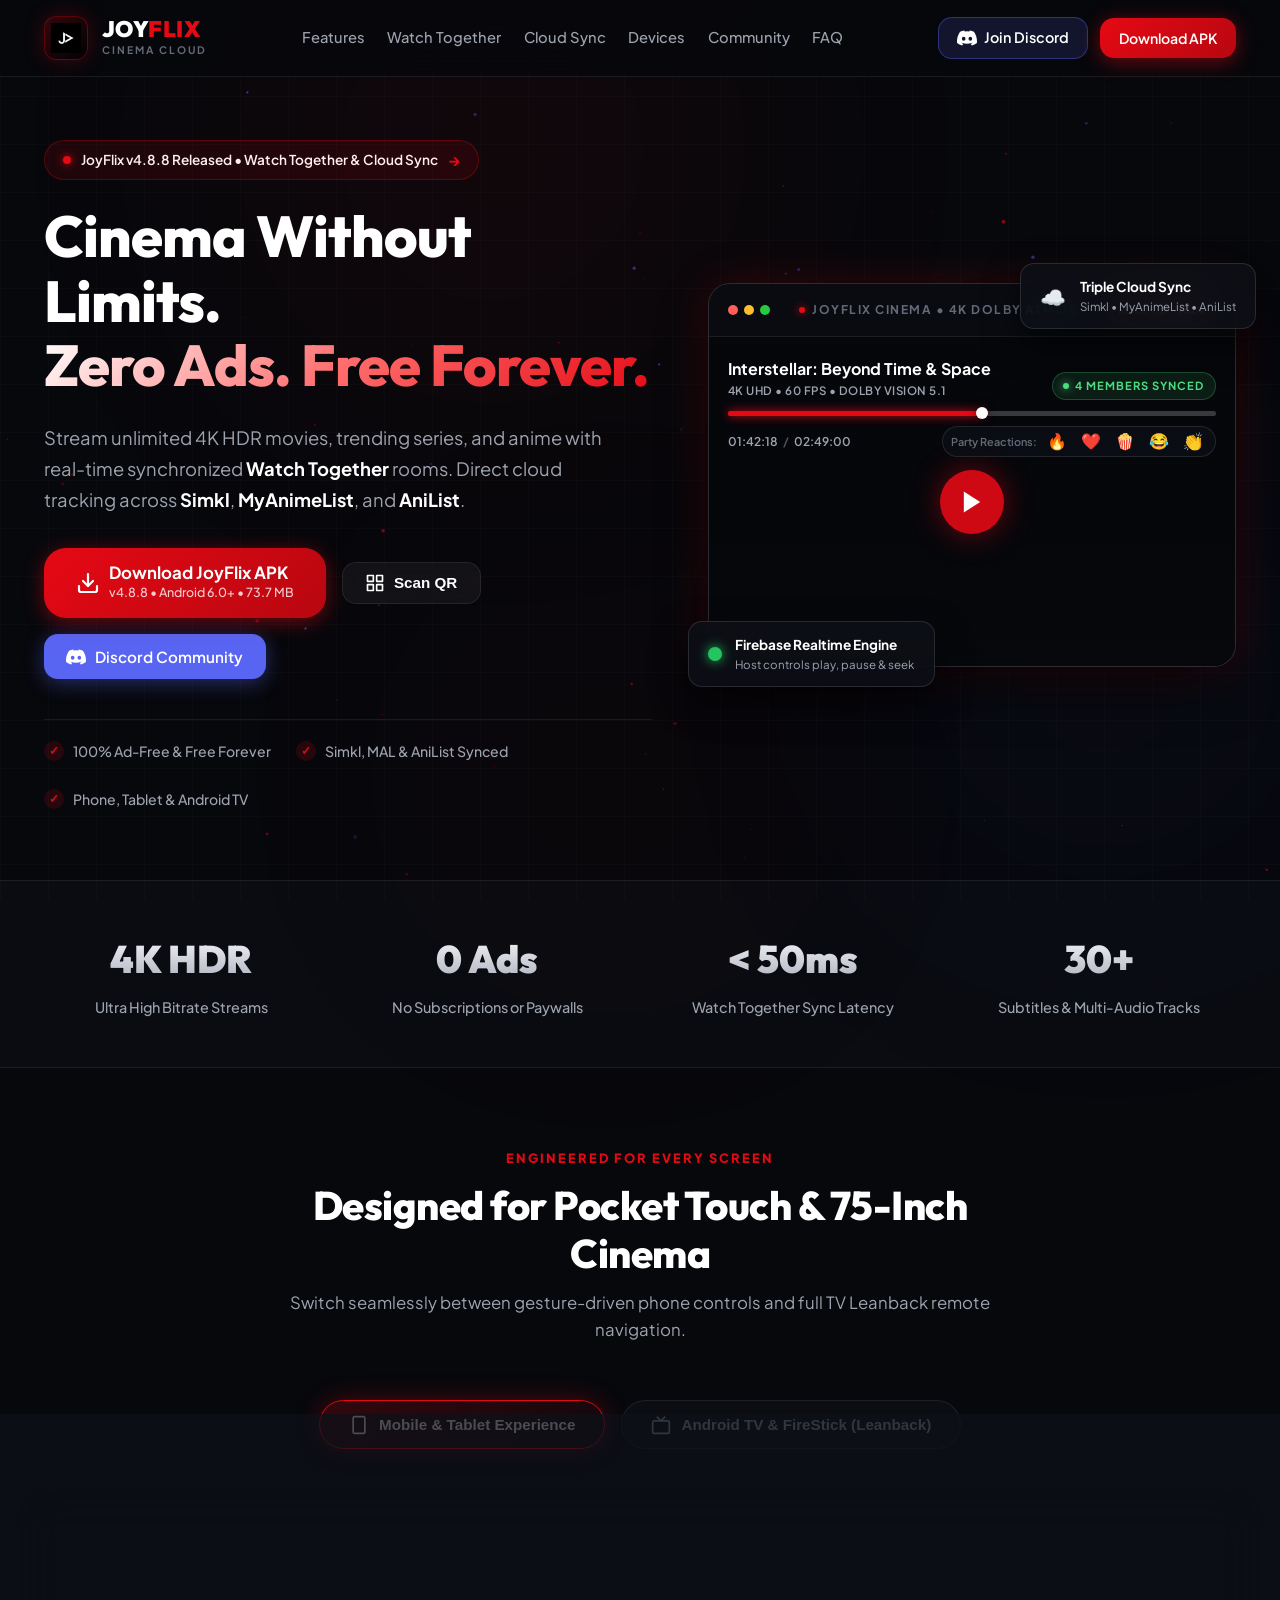
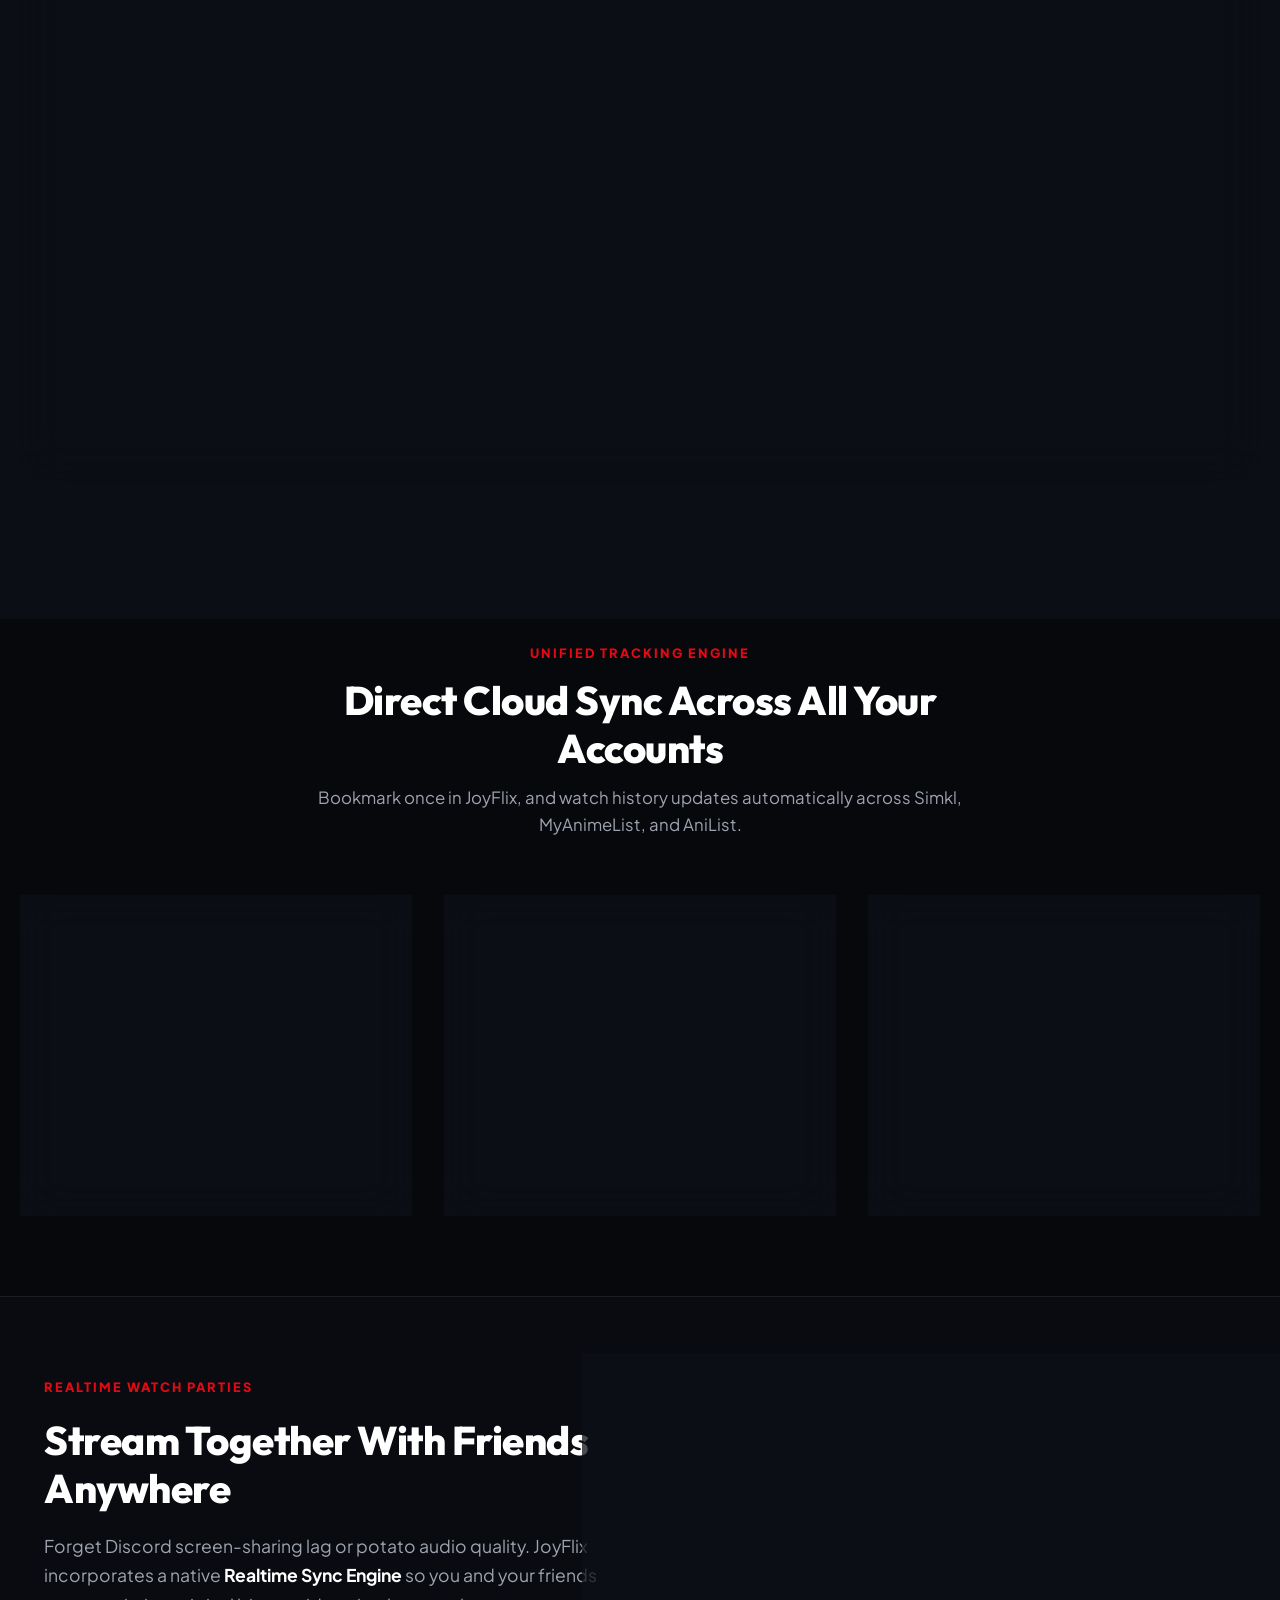
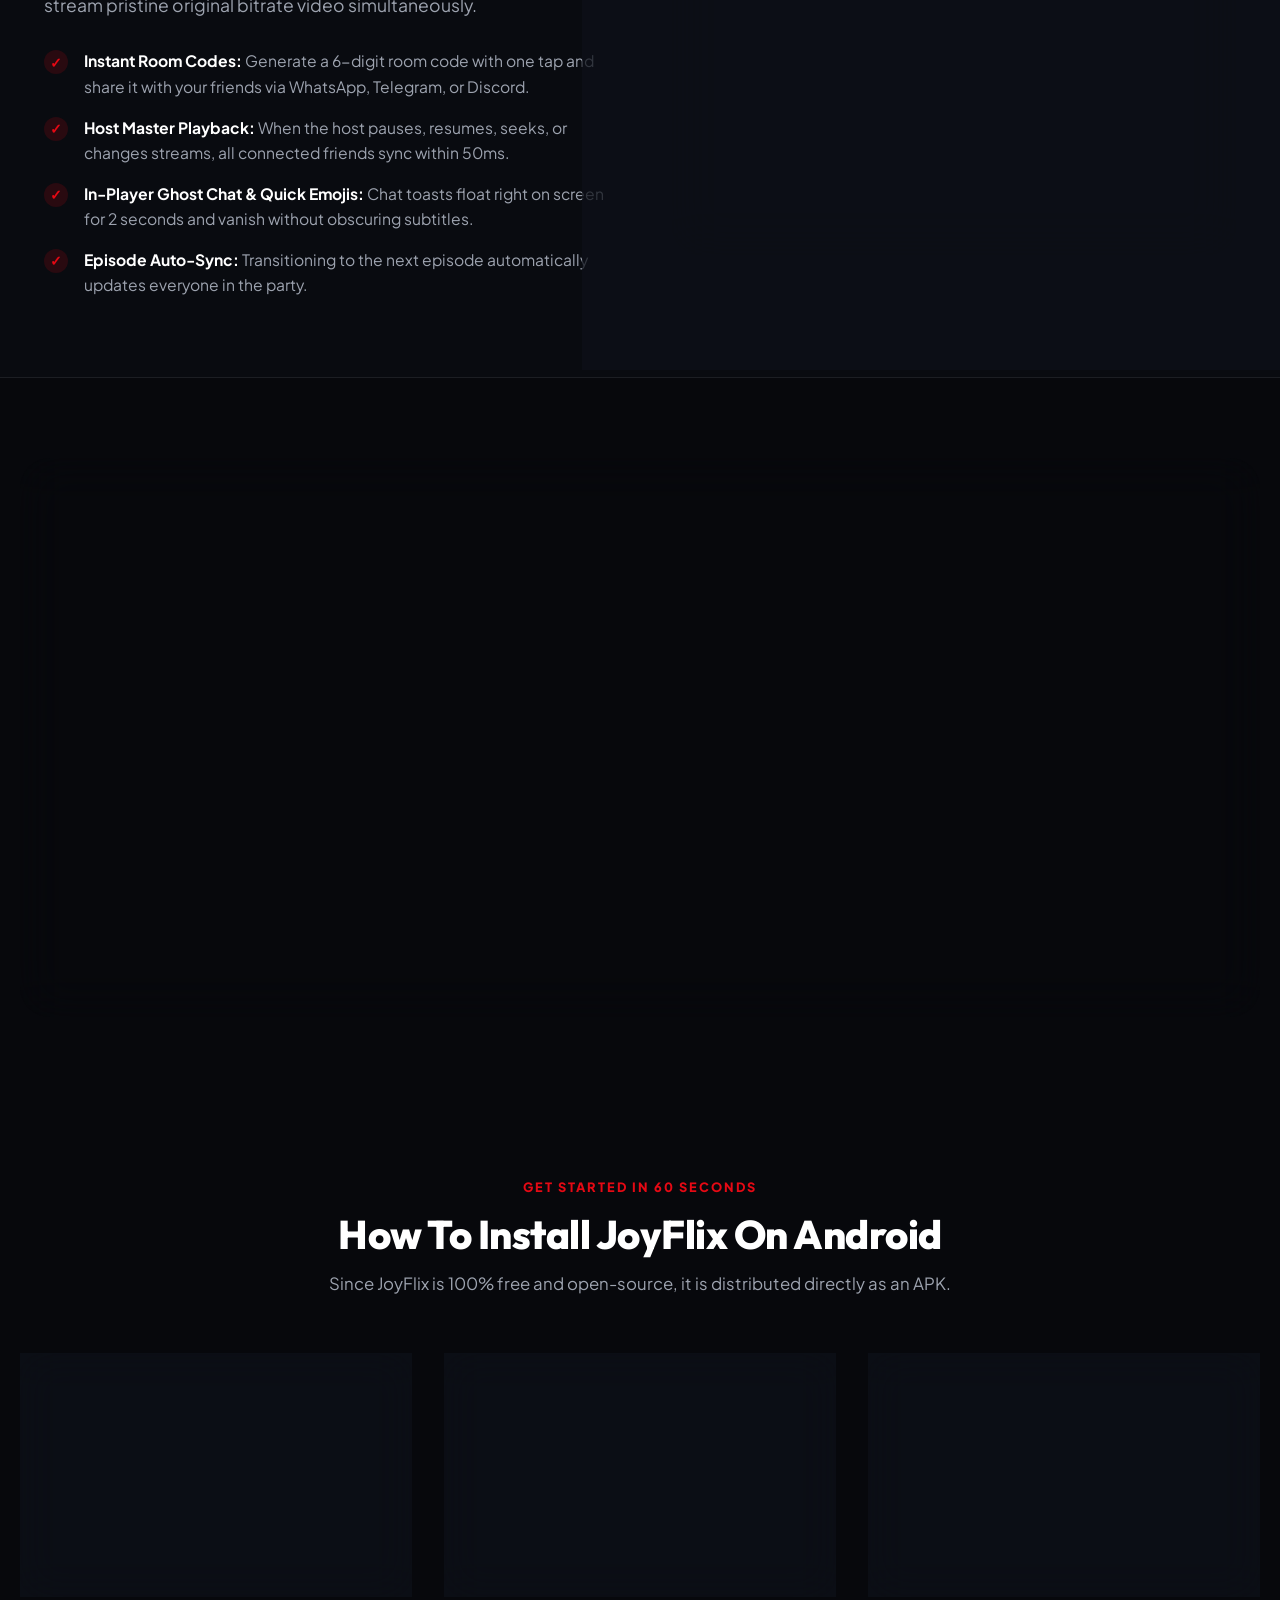
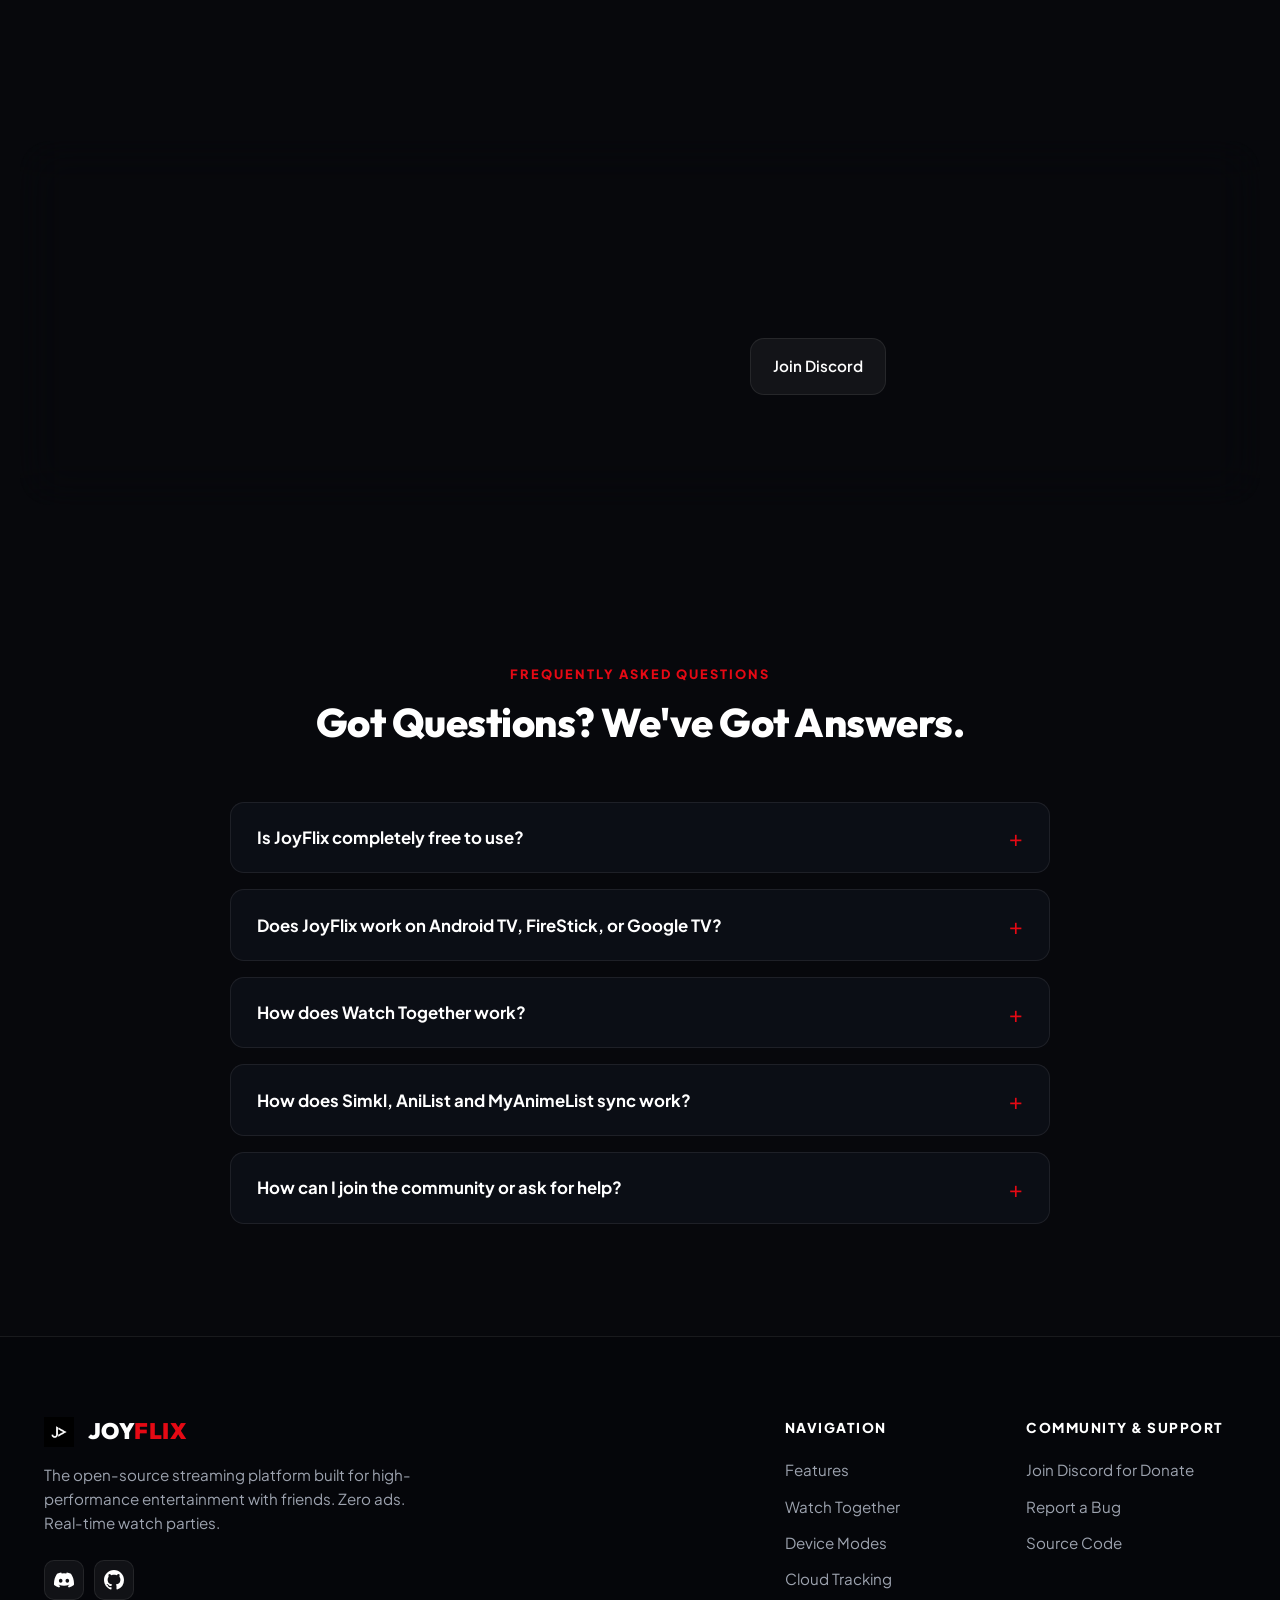
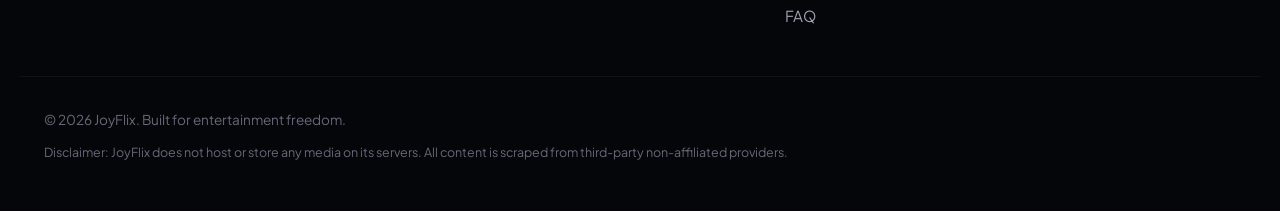
==== website/index.html @ 50c3d1ef "feat: ultra-light memory optimization for <= 4GB RAM, 1-tap Mic toggle, fix sqlite-android crash, bu" ====
<!DOCTYPE html>
<html lang="en">
<head>
    <meta charset="UTF-8">
    <meta name="viewport" content="width=device-width, initial-scale=1.0">
    <title>JoyFlix — Download Official Android APK | Free 4K Movies, Anime & Watch Party</title>
    
    <!-- Primary Meta Tags -->
    <meta name="title" content="JoyFlix — Download Official Android APK | Free 4K Movies & Watch Party">
    <meta name="description" content="Download JoyFlix v4.8.8 official APK for Android, TV & FireStick. Stream unlimited 4K movies, TV series & anime with real-time Watch Together sync, Simkl & MAL cloud tracking. 100% Free, Zero Ads.">
    <meta name="keywords" content="JoyFlix, JoyFlix APK, JoyFlix Download, JoyFlix Android, watch together apk, free movie streaming app, JoyFlix Cloud, stream 4K movies free, JoyFlix official, Simkl sync, AniList sync, MAL sync">
    <meta name="author" content="JoyFlix Team">
    <meta name="robots" content="index, follow">
    <meta name="theme-color" content="#E50914">

    <!-- Open Graph / Facebook -->
    <meta property="og:type" content="website">
    <meta property="og:url" content="https://joyflix.fun/">
    <meta property="og:title" content="JoyFlix — Free 4K Movies, TV Shows & Watch Party for Android">
    <meta property="og:description" content="Watch movies together in real-time with friends. Stream 4K HDR films and anime with Simkl, AniList and MAL cloud sync. 100% Free, Zero Ads.">
    <meta property="og:image" content="assets/logo.png">

    <!-- Twitter -->
    <meta property="twitter:card" content="summary_large_image">
    <meta property="twitter:url" content="https://joyflix.fun/">
    <meta property="twitter:title" content="JoyFlix — Download Official Android APK">
    <meta property="twitter:description" content="Stream thousands of movies & series in 4K with real-time Watch Together sync and cloud tracking. Free & ad-free Android streaming.">
    <meta property="twitter:image" content="assets/logo.png">

    <!-- Favicon -->
    <link rel="icon" type="image/png" href="assets/logo.png">
    <link rel="apple-touch-icon" href="assets/logo.png">

    <!-- Google Fonts -->
    <link rel="preconnect" href="https://fonts.googleapis.com">
    <link rel="preconnect" href="https://fonts.gstatic.com" crossorigin>
    <link href="https://fonts.googleapis.com/css2?family=Plus+Jakarta+Sans:wght@300;400;500;600;700;800&family=Outfit:wght@500;600;700;800;900&display=swap" rel="stylesheet">

    <!-- Stylesheet -->
    <link rel="stylesheet" href="style.css">

    <!-- Schema.org JSON-LD -->
    <script type="application/ld+json">
    {
      "@context": "https://schema.org",
      "@type": "SoftwareApplication",
      "name": "JoyFlix",
      "operatingSystem": "Android 6.0 and up",
      "applicationCategory": "EntertainmentApplication",
      "aggregateRating": {
        "@type": "AggregateRating",
        "ratingValue": "4.9",
        "ratingCount": "1420"
      },
      "offers": {
        "@type": "Offer",
        "price": "0",
        "priceCurrency": "USD"
      },
      "downloadUrl": "https://github.com/jehadjoy15-stack/joyflix-cloud/releases/latest",
      "featureList": "Watch Together real-time sync with live reactions, 4K Ultra HD streaming, Ad-free, Simkl/MAL/AniList cloud sync, Android TV Leanback support"
    }
    </script>
</head>
<body>
    <!-- Background Canvas & Ambient Aurora -->
    <canvas id="cinemaCanvas" class="cinema-canvas"></canvas>
    <div class="aurora-glow aurora-1"></div>
    <div class="aurora-glow aurora-2"></div>
    <div class="aurora-glow aurora-3"></div>
    <div class="bg-grid-pattern"></div>

    <!-- Navigation Bar -->
    <header class="navbar-wrapper">
        <nav class="navbar container">
            <a href="#" class="brand-logo">
                <div class="logo-box">
                    <img src="assets/logo.png" alt="JoyFlix Logo" class="brand-icon">
                </div>
                <div class="brand-text-col">
                    <span class="brand-name">JOY<span class="highlight">FLIX</span></span>
                    <span class="brand-tagline">CINEMA CLOUD</span>
                </div>
            </a>

            <div class="nav-links" id="navLinks">
                <a href="#features" class="nav-item">Features</a>
                <a href="#watch-together" class="nav-item">Watch Together</a>
                <a href="#cloud-sync" class="nav-item">Cloud Sync</a>
                <a href="#devices" class="nav-item">Devices</a>
                <a href="#community" class="nav-item">Community</a>
                <a href="#faq" class="nav-item">FAQ</a>
            </div>

            <div class="nav-cta">
                <a href="https://discord.gg/PGJXcTQwp7" target="_blank" rel="noopener" class="btn btn-discord-nav" title="Join Discord for Support, Watch Parties & Donate">
                    <svg width="20" height="20" viewBox="0 0 24 24" fill="currentColor">
                        <path d="M20.317 4.37a19.791 19.791 0 0 0-4.885-1.515.074.074 0 0 0-.079.037c-.21.375-.444.864-.608 1.25a18.27 18.27 0 0 0-5.487 0 12.64 12.64 0 0 0-.617-1.25.077.077 0 0 0-.079-.037A19.736 19.736 0 0 0 3.677 4.37a.07.07 0 0 0-.032.027C.533 9.046-.32 13.58.099 18.057a.082.082 0 0 0 .031.057 19.9 19.9 0 0 0 5.993 3.03.078.078 0 0 0 .084-.028c.462-.63.874-1.295 1.226-1.994.021-.041.001-.09-.041-.106a13.107 13.107 0 0 1-1.872-.892.077.077 0 0 1-.008-.128 10.2 10.2 0 0 0 .372-.292.074.074 0 0 1 .077-.01c3.929 1.793 8.18 1.793 12.061 0a.074.074 0 0 1 .078.01c.12.098.246.198.373.292a.077.077 0 0 1-.006.127 12.299 12.299 0 0 1-1.873.893.077.077 0 0 0-.041.107c.36.698.772 1.362 1.225 1.993a.076.076 0 0 0 .084.028 19.839 19.839 0 0 0 6.002-3.03.077.077 0 0 0 .032-.054c.5-5.177-.838-9.674-3.549-13.66a.061.061 0 0 0-.031-.028zM8.02 15.33c-1.183 0-2.157-1.085-2.157-2.419 0-1.333.956-2.419 2.157-2.419 1.21 0 2.176 1.096 2.157 2.42 0 1.333-.956 2.418-2.157 2.418zm7.975 0c-1.183 0-2.157-1.085-2.157-2.419 0-1.333.955-2.419 2.157-2.419 1.21 0 2.176 1.096 2.157 2.42 0 1.333-.946 2.418-2.157 2.418z"/>
                    </svg>
                    <span>Join Discord</span>
                </a>

                <a href="#download" class="btn btn-primary btn-nav">
                    <span>Download APK</span>
                </a>

                <button class="mobile-menu-toggle" id="menuToggle" aria-label="Toggle Navigation">
                    <span></span>
                    <span></span>
                    <span></span>
                </button>
            </div>
        </nav>
    </header>

    <main>
        <!-- Hero Section -->
        <section class="hero-section container">
            <div class="hero-content">
                <div class="announcement-pill" id="announcementPill">
                    <span class="pill-pulse"></span>
                    <span class="pill-text">JoyFlix v<span id="pillVersion">4.8.8</span> Released • Watch Together & Cloud Sync</span>
                    <span class="pill-arrow">→</span>
                </div>

                <h1 class="hero-title">
                    Cinema Without Limits.
                    <span class="gradient-text">Zero Ads. Free Forever.</span>
                </h1>

                <p class="hero-subtitle">
                    Stream unlimited 4K HDR movies, trending series, and anime with real-time synchronized <b>Watch Together</b> rooms. Direct cloud tracking across <b>Simkl</b>, <b>MyAnimeList</b>, and <b>AniList</b>.
                </p>

                <div class="hero-cta-group">
                    <a href="https://github.com/jehadjoy15-stack/joyflix-cloud/releases/latest" id="primaryDownloadBtn" class="btn btn-primary btn-large btn-glow">
                        <div class="btn-glow-ring"></div>
                        <svg class="download-icon" width="24" height="24" viewBox="0 0 24 24" fill="none" stroke="currentColor" stroke-width="2.2" stroke-linecap="round" stroke-linejoin="round">
                            <path d="M21 15v4a2 2 0 0 1-2 2H5a2 2 0 0 1-2-2v-4"></path>
                            <polyline points="7 10 12 15 17 10"></polyline>
                            <line x1="12" y1="15" x2="12" y2="3"></line>
                        </svg>
                        <div class="btn-text-wrapper">
                            <span class="btn-main-text">Download JoyFlix APK</span>
                            <span class="btn-sub-text"><span id="btnVersionBadge">v4.8.8</span> • Android 6.0+ • <span id="btnSizeBadge">73.7 MB</span></span>
                        </div>
                    </a>

                    <button class="btn btn-glass" id="qrBtn" title="Scan QR Code to download on TV or Phone">
                        <svg width="20" height="20" viewBox="0 0 24 24" fill="none" stroke="currentColor" stroke-width="2" stroke-linecap="round" stroke-linejoin="round">
                            <rect x="3" y="3" width="7" height="7"></rect>
                            <rect x="14" y="3" width="7" height="7"></rect>
                            <rect x="14" y="14" width="7" height="7"></rect>
                            <rect x="3" y="14" width="7" height="7"></rect>
                        </svg>
                        <span>Scan QR</span>
                    </button>

                    <a href="https://discord.gg/PGJXcTQwp7" target="_blank" rel="noopener" class="btn btn-discord">
                        <svg width="20" height="20" viewBox="0 0 24 24" fill="currentColor">
                            <path d="M20.317 4.37a19.791 19.791 0 0 0-4.885-1.515.074.074 0 0 0-.079.037c-.21.375-.444.864-.608 1.25a18.27 18.27 0 0 0-5.487 0 12.64 12.64 0 0 0-.617-1.25.077.077 0 0 0-.079-.037A19.736 19.736 0 0 0 3.677 4.37a.07.07 0 0 0-.032.027C.533 9.046-.32 13.58.099 18.057a.082.082 0 0 0 .031.057 19.9 19.9 0 0 0 5.993 3.03.078.078 0 0 0 .084-.028c.462-.63.874-1.295 1.226-1.994.021-.041.001-.09-.041-.106a13.107 13.107 0 0 1-1.872-.892.077.077 0 0 1-.008-.128 10.2 10.2 0 0 0 .372-.292.074.074 0 0 1 .077-.01c3.929 1.793 8.18 1.793 12.061 0a.074.074 0 0 1 .078.01c.12.098.246.198.373.292a.077.077 0 0 1-.006.127 12.299 12.299 0 0 1-1.873.893.077.077 0 0 0-.041.107c.36.698.772 1.362 1.225 1.993a.076.076 0 0 0 .084.028 19.839 19.839 0 0 0 6.002-3.03.077.077 0 0 0 .032-.054c.5-5.177-.838-9.674-3.549-13.66a.061.061 0 0 0-.031-.028zM8.02 15.33c-1.183 0-2.157-1.085-2.157-2.419 0-1.333.956-2.419 2.157-2.419 1.21 0 2.176 1.096 2.157 2.42 0 1.333-.956 2.418-2.157 2.418zm7.975 0c-1.183 0-2.157-1.085-2.157-2.419 0-1.333.955-2.419 2.157-2.419 1.21 0 2.176 1.096 2.157 2.42 0 1.333-.946 2.418-2.157 2.418z"/>
                        </svg>
                        <span>Discord Community</span>
                    </a>
                </div>

                <!-- Trust Badges -->
                <div class="trust-badges">
                    <div class="badge-item">
                        <div class="badge-icon-wrap">✓</div>
                        <span>100% Ad-Free & Free Forever</span>
                    </div>
                    <div class="badge-item">
                        <div class="badge-icon-wrap">✓</div>
                        <span>Simkl, MAL & AniList Synced</span>
                    </div>
                    <div class="badge-item">
                        <div class="badge-icon-wrap">✓</div>
                        <span>Phone, Tablet & Android TV</span>
                    </div>
                </div>
            </div>

            <!-- Interactive Live Player Simulator -->
            <div class="hero-visual">
                <div class="mockup-container">
                    <div class="mockup-frame">
                        <div class="mockup-header-bar">
                            <div class="window-controls">
                                <span class="mockup-dot dot-red"></span>
                                <span class="mockup-dot dot-yellow"></span>
                                <span class="mockup-dot dot-green"></span>
                            </div>
                            <span class="mockup-title">
                                <span class="badge-live-pulse"></span>
                                JOYFLIX CINEMA • 4K DOLBY ATMOS
                            </span>
                            <span class="mockup-room-pill">ROOM: <b>JF-7824</b></span>
                        </div>

                        <div class="mockup-screen" id="mockupScreen">
                            <div class="mockup-movie-backdrop">
                                <div class="mockup-overlay"></div>

                                <!-- Floating Live Chat Toasts Area -->
                                <div class="player-chat-feed" id="playerChatFeed">
                                    <!-- Injected dynamically via script -->
                                </div>

                                <!-- Particle Reaction Emitter Canvas -->
                                <div class="reaction-particle-container" id="reactionContainer"></div>

                                <!-- Center Play/Pause Indicator -->
                                <div class="player-center">
                                    <button class="play-pulse-btn" id="simulatorPlayBtn" aria-label="Play / Pause Demo">
                                        <svg width="28" height="28" viewBox="0 0 24 24" fill="currentColor">
                                            <polygon points="5 3 19 12 5 21 5 3"></polygon>
                                        </svg>
                                    </button>
                                </div>

                                <!-- Bottom Player Controls -->
                                <div class="player-bottom">
                                    <div class="player-meta-row">
                                        <div>
                                            <div class="movie-name">Interstellar: Beyond Time & Space</div>
                                            <div class="movie-quality">4K UHD • 60 FPS • DOLBY VISION 5.1</div>
                                        </div>
                                        <div class="stream-status-pill">
                                            <span class="sync-dot"></span>
                                            <span>4 MEMBERS SYNCED</span>
                                        </div>
                                    </div>

                                    <div class="progress-bar-wrapper">
                                        <div class="progress-bar-fill" id="simulatedProgress" style="width: 52%;"></div>
                                        <div class="progress-scrubber" style="left: 52%;"></div>
                                    </div>

                                    <div class="controls-meta-row">
                                        <div class="time-meta">
                                            <span id="simTimeCurrent">01:42:15</span>
                                            <span class="time-sep">/</span>
                                            <span>02:49:00</span>
                                        </div>

                                        <!-- Interactive Reaction Bar: Click on website to float reactions! -->
                                        <div class="interactive-reactions-bar" title="Click to send live reactions in the demo!">
                                            <span class="reaction-label">Party Reactions:</span>
                                            <button class="reaction-btn" data-emoji="🔥">🔥</button>
                                            <button class="reaction-btn" data-emoji="❤️">❤️</button>
                                            <button class="reaction-btn" data-emoji="🍿">🍿</button>
                                            <button class="reaction-btn" data-emoji="😂">😂</button>
                                            <button class="reaction-btn" data-emoji="👏">👏</button>
                                        </div>
                                    </div>
                                </div>
                            </div>
                        </div>
                    </div>

                    <!-- Floating Badges -->
                    <div class="floating-badge badge-sync">
                        <div class="pulse-icon"></div>
                        <div>
                            <div class="f-title">Firebase Realtime Engine</div>
                            <div class="f-subtitle">Host controls play, pause & seek</div>
                        </div>
                    </div>

                    <div class="floating-badge badge-cloud">
                        <div class="cloud-icon">☁️</div>
                        <div>
                            <div class="f-title">Triple Cloud Sync</div>
                            <div class="f-subtitle">Simkl • MyAnimeList • AniList</div>
                        </div>
                    </div>
                </div>
            </div>
        </section>

        <!-- Stats Counter Ribbon -->
        <section class="stats-ribbon-section">
            <div class="container stats-grid">
                <div class="stat-card">
                    <div class="stat-number">4K HDR</div>
                    <div class="stat-label">Ultra High Bitrate Streams</div>
                </div>
                <div class="stat-card">
                    <div class="stat-number">0 Ads</div>
                    <div class="stat-label">No Subscriptions or Paywalls</div>
                </div>
                <div class="stat-card">
                    <div class="stat-number">&lt; 50ms</div>
                    <div class="stat-label">Watch Together Sync Latency</div>
                </div>
                <div class="stat-card">
                    <div class="stat-number">30+</div>
                    <div class="stat-label">Subtitles & Multi-Audio Tracks</div>
                </div>
            </div>
        </section>

        <!-- Feature Showcase: Dual Device Switcher (Phone vs Android TV) -->
        <section id="devices" class="device-switcher-section container">
            <div class="section-header">
                <span class="section-tag">ENGINEERED FOR EVERY SCREEN</span>
                <h2 class="section-title">Designed for Pocket Touch & 75-Inch Cinema</h2>
                <p class="section-subtitle">Switch seamlessly between gesture-driven phone controls and full TV Leanback remote navigation.</p>
            </div>

            <!-- Device Tabs -->
            <div class="device-tabs-control">
                <button class="device-tab active" data-device="mobile">
                    <svg width="20" height="20" viewBox="0 0 24 24" fill="none" stroke="currentColor" stroke-width="2"><rect x="5" y="2" width="14" height="20" rx="2" ry="2"></rect><line x1="12" y1="18" x2="12.01" y2="18"></line></svg>
                    <span>Mobile & Tablet Experience</span>
                </button>
                <button class="device-tab" data-device="tv">
                    <svg width="20" height="20" viewBox="0 0 24 24" fill="none" stroke="currentColor" stroke-width="2"><rect x="2" y="7" width="20" height="15" rx="2" ry="2"></rect><polyline points="17 2 12 7 7 2"></polyline></svg>
                    <span>Android TV & FireStick (Leanback)</span>
                </button>
            </div>

            <!-- Device Display Area -->
            <div class="device-display-card">
                <!-- Mobile View Content -->
                <div class="device-view-content active" id="viewMobile">
                    <div class="device-grid">
                        <div class="device-text-col">
                            <span class="pill-mini">SMARTPHONE OPTIMIZED</span>
                            <h3 class="device-heading">Intuitive Gesture Controls & Background PiP</h3>
                            <p class="device-desc">
                                Watch anywhere with native swipe gestures: swipe the left side for brightness, right side for volume, and horizontal swipe for smooth 10s scrub.
                            </p>
                            <ul class="device-feature-list">
                                <li><b>Picture-in-Picture (PiP):</b> Continue watching in a floating mini-window while chatting on WhatsApp or browsing.</li>
                                <li><b>Live Watch Party Drawer:</b> Slide out friends list and send 2-second ghost reactions with single taps.</li>
                                <li><b>Smart Offline Downloads:</b> Multi-threaded downloading with custom folder selection for SD card or storage.</li>
                            </ul>
                        </div>
                        <div class="device-visual-col">
                            <div class="phone-mockup-frame">
                                <div class="phone-notch"></div>
                                <div class="phone-screen-content">
                                    <div class="phone-header">
                                        <span>9:41</span>
                                        <span>5G • 100%</span>
                                    </div>
                                    <div class="phone-movie-card">
                                        <div class="phone-overlay"></div>
                                        <span class="phone-badge">NOW STREAMING</span>
                                        <div class="phone-title">Spider-Man: Across the Spider-Verse</div>
                                        <div class="gesture-indicator">
                                            <span>👈 Brightness</span>
                                            <span>Volume 👉</span>
                                        </div>
                                    </div>
                                    <div class="phone-nav-dock">
                                        <span class="dock-item active">🍿 Home</span>
                                        <span class="dock-item">🔍 Search</span>
                                        <span class="dock-item">👥 Party</span>
                                        <span class="dock-item">⚙️ Settings</span>
                                    </div>
                                </div>
                            </div>
                        </div>
                    </div>
                </div>

                <!-- TV View Content -->
                <div class="device-view-content" id="viewTv">
                    <div class="device-grid">
                        <div class="device-text-col">
                            <span class="pill-mini">LEANBACK 10-FOOT UI</span>
                            <h3 class="device-heading">Living Room Cinema with Full D-Pad Navigation</h3>
                            <p class="device-desc">
                                Optimized for standard Android TV, Google TV, Xiaomi Mi Box, Sony Bravia, and Fire TV remotes. No mouse pointer needed—effortless D-pad directional navigation.
                            </p>
                            <ul class="device-feature-list">
                                <li><b>Focus Highlights:</b> High-contrast glowing borders indicate exactly which button or episode your remote is focused on.</li>
                                <li><b>Audio Track & Subtitle Switcher:</b> Quick popup menu on the remote down-button to select dual-audio or language subtitles.</li>
                                <li><b>Zero TV Crash Architecture:</b> Specialized Leanback player layout tested on low-RAM streaming sticks and Android TV 11/12/13/14.</li>
                            </ul>
                        </div>
                        <div class="device-visual-col">
                            <div class="tv-mockup-frame">
                                <div class="tv-screen-content">
                                    <div class="tv-banner-preview">
                                        <span class="tv-focus-badge">D-PAD FOCUSED</span>
                                        <div class="tv-movie-headline">DUNE: PART TWO</div>
                                        <div class="tv-meta-row">2024 • 4K ULTRA HD • 8.8 IMDb • SCI-FI</div>
                                        <div class="tv-buttons-row">
                                            <span class="tv-btn active">▶ Resume Episode 1</span>
                                            <span class="tv-btn">+ Add to Bookmarks</span>
                                            <span class="tv-btn">👥 Watch Party</span>
                                        </div>
                                    </div>
                                    <div class="tv-shelf-row">
                                        <div class="tv-shelf-item active"></div>
                                        <div class="tv-shelf-item"></div>
                                        <div class="tv-shelf-item"></div>
                                        <div class="tv-shelf-item"></div>
                                    </div>
                                </div>
                            </div>
                        </div>
                    </div>
                </div>
            </div>
        </section>

        <!-- Feature Spotlight: Cloud Sync Ecosystem -->
        <section id="cloud-sync" class="cloud-sync-section container">
            <div class="section-header">
                <span class="section-tag">UNIFIED TRACKING ENGINE</span>
                <h2 class="section-title">Direct Cloud Sync Across All Your Accounts</h2>
                <p class="section-subtitle">Bookmark once in JoyFlix, and watch history updates automatically across Simkl, MyAnimeList, and AniList.</p>
            </div>

            <div class="cloud-sync-grid">
                <!-- Simkl Card -->
                <div class="sync-card">
                    <div class="sync-card-header">
                        <div class="sync-logo-wrap simkl-logo">SIMKL</div>
                        <span class="sync-status-badge status-connected">● AUTO SYNC</span>
                    </div>
                    <h3 class="sync-service-title">Movies & TV Shows</h3>
                    <p class="sync-service-desc">
                        Every movie and Hollywood web series you mark as Watching, Plan to Watch, or Completed automatically syncs into your Simkl profile with zero manual updates.
                    </p>
                    <div class="sync-feature-tags">
                        <span>IMDb & TMDb Matching</span>
                        <span>Auto Episode Tracker</span>
                    </div>
                </div>

                <!-- MAL Card -->
                <div class="sync-card">
                    <div class="sync-card-header">
                        <div class="sync-logo-wrap mal-logo">MAL</div>
                        <span class="sync-status-badge status-connected">● AUTO SYNC</span>
                    </div>
                    <h3 class="sync-service-title">MyAnimeList Official Sync</h3>
                    <p class="sync-service-desc">
                        OAuth 2.0 integration updates your official MAL anime list directly. When you finish an episode in JoyFlix, your MAL counter increments instantly.
                    </p>
                    <div class="sync-feature-tags">
                        <span>Smart Title Sanitizer</span>
                        <span>Full List Sync</span>
                    </div>
                </div>

                <!-- AniList Card -->
                <div class="sync-card">
                    <div class="sync-card-header">
                        <div class="sync-logo-wrap anilist-logo">ANILIST</div>
                        <span class="sync-status-badge status-connected">● AUTO SYNC</span>
                    </div>
                    <h3 class="sync-service-title">AniList GraphQL Sync</h3>
                    <p class="sync-service-desc">
                        Real-time GraphQL synchronization for your anime library. Clean title matching ignores provider tags like (Dub) or (Sub) to connect to the exact entry.
                    </p>
                    <div class="sync-feature-tags">
                        <span>GraphQL Engine</span>
                        <span>Custom Scores & Tags</span>
                    </div>
                </div>
            </div>
        </section>

        <!-- Feature Spotlight: Watch Together Details -->
        <section id="watch-together" class="spotlight-section">
            <div class="container spotlight-wrapper">
                <div class="spotlight-text">
                    <span class="section-tag">REALTIME WATCH PARTIES</span>
                    <h2 class="section-title">Stream Together With Friends Anywhere</h2>
                    <p class="spotlight-desc">
                        Forget Discord screen-sharing lag or potato audio quality. JoyFlix incorporates a native <b>Realtime Sync Engine</b> so you and your friends stream pristine original bitrate video simultaneously.
                    </p>

                    <ul class="spotlight-list">
                        <li>
                            <div class="list-bullet">✓</div>
                            <div>
                                <b>Instant Room Codes:</b> Generate a 6-digit room code with one tap and share it with your friends via WhatsApp, Telegram, or Discord.
                            </div>
                        </li>
                        <li>
                            <div class="list-bullet">✓</div>
                            <div>
                                <b>Host Master Playback:</b> When the host pauses, resumes, seeks, or changes streams, all connected friends sync within 50ms.
                            </div>
                        </li>
                        <li>
                            <div class="list-bullet">✓</div>
                            <div>
                                <b>In-Player Ghost Chat & Quick Emojis:</b> Chat toasts float right on screen for 2 seconds and vanish without obscuring subtitles.
                            </div>
                        </li>
                        <li>
                            <div class="list-bullet">✓</div>
                            <div>
                                <b>Episode Auto-Sync:</b> Transitioning to the next episode automatically updates everyone in the party.
                            </div>
                        </li>
                    </ul>
                </div>

                <div class="spotlight-visual">
                    <div class="room-card-preview">
                        <div class="room-card-header">
                            <span class="live-indicator"></span>
                            <span class="room-status-text">WATCH PARTY ACTIVE: <b>JF-719342</b></span>
                        </div>
                        <div class="room-members-list">
                            <div class="member-item host-item">
                                <div class="avatar">👑</div>
                                <div class="member-info">
                                    <span class="member-name">Jehad Joy</span>
                                    <span class="member-role">HOST (Controller)</span>
                                </div>
                                <span class="sync-status">SYNCED • 0ms</span>
                            </div>
                            <div class="member-item">
                                <div class="avatar">🍿</div>
                                <div class="member-info">
                                    <span class="member-name">Alex M.</span>
                                    <span class="member-role">Guest</span>
                                </div>
                                <span class="sync-status">SYNCED</span>
                            </div>
                            <div class="member-item">
                                <div class="avatar">🎬</div>
                                <div class="member-info">
                                    <span class="member-name">Sarah K.</span>
                                    <span class="member-role">Guest</span>
                                </div>
                                <span class="sync-status">SYNCED</span>
                            </div>
                        </div>
                        <div class="room-footer-notice">
                            🔒 Realtime Firebase Engine • Seeking locked to Host
                        </div>
                    </div>
                </div>
            </div>
        </section>

        <!-- Community Section: Discord Showcase -->
        <section id="community" class="discord-community-section container">
            <div class="discord-banner-card">
                <div class="discord-banner-content">
                    <div class="discord-tag-pill">
                        <span class="discord-dot"></span>
                        <span>OFFICIAL COMMUNITY</span>
                    </div>
                    <h2 class="discord-banner-title">Join The JoyFlix Discord Server</h2>
                    <p class="discord-banner-desc">
                        Connect with fellow movie buffs, discover trending watch party rooms, report bugs, vote on updates, or support the project via donations!
                    </p>
                    <div class="discord-stats-row">
                        <div class="d-stat">
                            <b>Watch Party Hub</b>
                            <span>Find stream partners</span>
                        </div>
                        <div class="d-stat">
                            <b>Support & Donate</b>
                            <span>Contact Dev directly</span>
                        </div>
                        <div class="d-stat">
                            <b>Feature Requests</b>
                            <span>Vote on next updates</span>
                        </div>
                    </div>
                    <div class="discord-cta-group">
                        <a href="https://discord.gg/PGJXcTQwp7" target="_blank" rel="noopener" class="btn btn-discord btn-large">
                            <svg width="24" height="24" viewBox="0 0 24 24" fill="currentColor">
                                <path d="M20.317 4.37a19.791 19.791 0 0 0-4.885-1.515.074.074 0 0 0-.079.037c-.21.375-.444.864-.608 1.25a18.27 18.27 0 0 0-5.487 0 12.64 12.64 0 0 0-.617-1.25.077.077 0 0 0-.079-.037A19.736 19.736 0 0 0 3.677 4.37a.07.07 0 0 0-.032.027C.533 9.046-.32 13.58.099 18.057a.082.082 0 0 0 .031.057 19.9 19.9 0 0 0 5.993 3.03.078.078 0 0 0 .084-.028c.462-.63.874-1.295 1.226-1.994.021-.041.001-.09-.041-.106a13.107 13.107 0 0 1-1.872-.892.077.077 0 0 1-.008-.128 10.2 10.2 0 0 0 .372-.292.074.074 0 0 1 .077-.01c3.929 1.793 8.18 1.793 12.061 0a.074.074 0 0 1 .078.01c.12.098.246.198.373.292a.077.077 0 0 1-.006.127 12.299 12.299 0 0 1-1.873.893.077.077 0 0 0-.041.107c.36.698.772 1.362 1.225 1.993a.076.076 0 0 0 .084.028 19.839 19.839 0 0 0 6.002-3.03.077.077 0 0 0 .032-.054c.5-5.177-.838-9.674-3.549-13.66a.061.061 0 0 0-.031-.028zM8.02 15.33c-1.183 0-2.157-1.085-2.157-2.419 0-1.333.956-2.419 2.157-2.419 1.21 0 2.176 1.096 2.157 2.42 0 1.333-.956 2.418-2.157 2.418zm7.975 0c-1.183 0-2.157-1.085-2.157-2.419 0-1.333.955-2.419 2.157-2.419 1.21 0 2.176 1.096 2.157 2.42 0 1.333-.946 2.418-2.157 2.418z"/>
                            </svg>
                            <span>Join Discord Server</span>
                        </a>
                        <span class="discord-url-preview">discord.gg/PGJXcTQwp7</span>
                    </div>
                </div>
            </div>
        </section>

        <!-- Step-by-Step Installation Guide -->
        <section id="install" class="install-section container">
            <div class="section-header">
                <span class="section-tag">GET STARTED IN 60 SECONDS</span>
                <h2 class="section-title">How To Install JoyFlix On Android</h2>
                <p class="section-subtitle">Since JoyFlix is 100% free and open-source, it is distributed directly as an APK.</p>
            </div>

            <div class="install-steps-grid">
                <div class="step-card">
                    <div class="step-number">01</div>
                    <h3 class="step-title">Download APK</h3>
                    <p class="step-desc">Click the download button to grab the official, signed JoyFlix APK directly from our GitHub releases.</p>
                </div>

                <div class="step-card">
                    <div class="step-number">02</div>
                    <h3 class="step-title">Allow Unknown Apps</h3>
                    <p class="step-desc">When prompted by your browser or file manager, enable <i>"Allow installation from this source"</i> in Android Settings.</p>
                </div>

                <div class="step-card">
                    <div class="step-number">03</div>
                    <h3 class="step-title">Install & Enjoy</h3>
                    <p class="step-desc">Open the downloaded file, tap "Install", and dive straight into thousands of 4K movies with friends.</p>
                </div>
            </div>
        </section>

        <!-- Download Banner Section -->
        <section id="download" class="download-banner-section container">
            <div class="download-banner-card">
                <div class="banner-content">
                    <h2 class="banner-title">Ready For Cinema On Your Terms?</h2>
                    <p class="banner-desc">Download JoyFlix v<span class="dyn-version">4.8.7</span> now. No credit card, no registration, no nonsense.</p>
                    <div class="banner-cta">
                        <a href="https://github.com/jehadjoy15-stack/joyflix-cloud/releases/latest" id="secondaryDownloadBtn" class="btn btn-primary btn-large btn-glow">
                            <svg class="download-icon" width="22" height="22" viewBox="0 0 24 24" fill="none" stroke="currentColor" stroke-width="2.2" stroke-linecap="round" stroke-linejoin="round">
                                <path d="M21 15v4a2 2 0 0 1-2 2H5a2 2 0 0 1-2-2v-4"></path>
                                <polyline points="7 10 12 15 17 10"></polyline>
                                <line x1="12" y1="15" x2="12" y2="3"></line>
                            </svg>
                            <span>Download JoyFlix APK (<span class="dyn-version">v4.8.7</span>)</span>
                        </a>
                        <a href="https://discord.gg/PGJXcTQwp7" target="_blank" rel="noopener" class="btn btn-glass">
                            <span>Join Discord</span>
                        </a>
                    </div>
                    <div class="banner-subtext">Direct download from GitHub Releases • Clean, virus-free, and SHA-256 verified</div>
                </div>
            </div>
        </section>

        <!-- FAQ Section -->
        <section id="faq" class="faq-section container">
            <div class="section-header">
                <span class="section-tag">FREQUENTLY ASKED QUESTIONS</span>
                <h2 class="section-title">Got Questions? We've Got Answers.</h2>
            </div>

            <div class="faq-accordion">
                <div class="faq-item">
                    <button class="faq-question">
                        <span>Is JoyFlix completely free to use?</span>
                        <span class="faq-icon">+</span>
                    </button>
                    <div class="faq-answer">
                        <p>Yes, JoyFlix is 100% free and open-source. There are no subscriptions, VIP tiers, or paywalls of any kind. You never have to create an account or provide payment information.</p>
                    </div>
                </div>

                <div class="faq-item">
                    <button class="faq-question">
                        <span>Does JoyFlix work on Android TV, FireStick, or Google TV?</span>
                        <span class="faq-icon">+</span>
                    </button>
                    <div class="faq-answer">
                        <p>Absolutely! JoyFlix has built-in native Android TV Leanback support. It works smoothly with standard TV D-pad remotes on Android TV boxes, Xiaomi Mi Box, Sony Google TV, Nvidia Shield, and Amazon FireStick.</p>
                    </div>
                </div>

                <div class="faq-item">
                    <button class="faq-question">
                        <span>How does Watch Together work?</span>
                        <span class="faq-icon">+</span>
                    </button>
                    <div class="faq-answer">
                        <p>Open any video, tap the "Watch Together" button in the player, and click "Create Room". Share the generated 6-digit room code with your friends. When they join your room, playback, pausing, and episode progression will be perfectly synchronized!</p>
                    </div>
                </div>

                <div class="faq-item">
                    <button class="faq-question">
                        <span>How does Simkl, AniList and MyAnimeList sync work?</span>
                        <span class="faq-icon">+</span>
                    </button>
                    <div class="faq-answer">
                        <p>Go to JoyFlix Settings → Accounts and connect your Simkl, AniList, or MyAnimeList (MAL) account. When you bookmark titles as Watching, Completed, or Plan to Watch, JoyFlix automatically matches and syncs them directly to your remote accounts!</p>
                    </div>
                </div>

                <div class="faq-item">
                    <button class="faq-question">
                        <span>How can I join the community or ask for help?</span>
                        <span class="faq-icon">+</span>
                    </button>
                    <div class="faq-answer">
                        <p>Join our official Discord community at <a href="https://discord.gg/PGJXcTQwp7" target="_blank" rel="noopener" style="color: #5865F2; text-decoration: underline;">discord.gg/PGJXcTQwp7</a> where you can get instant help, find watch party buddies, and suggest new features!</p>
                    </div>
                </div>
            </div>
        </section>
    </main>

    <!-- QR Code Modal (for desktop visitors) -->
    <div class="modal-backdrop" id="qrModal">
        <div class="modal-card">
            <button class="modal-close" id="qrClose">&times;</button>
            <h3 class="modal-title">Scan to Download on Phone / TV</h3>
            <p class="modal-desc">Point your phone camera or TV QR scanner at this code to download <b>JoyFlix v4.8.8 APK</b> directly.</p>
            <div class="qr-box">
                <img src="https://api.qrserver.com/v1/create-qr-code/?size=220x220&data=https://github.com/jehadjoy15-stack/joyflix-cloud/releases/download/v4.8.8/JoyFlix-v4.8.8.apk&color=E50914&bgcolor=0E1017" alt="Download QR Code" class="qr-image">
            </div>
            <div class="modal-footer-link">
                <a href="https://github.com/jehadjoy15-stack/joyflix-cloud/releases/download/v4.8.8/JoyFlix-v4.8.8.apk" class="btn btn-primary" download>Direct Link</a>
            </div>
        </div>
    </div>

    <!-- Toast Notification -->
    <div class="toast-notify" id="toastNotify">Copied to clipboard!</div>

    <!-- Footer -->
    <footer class="footer-wrapper">
        <div class="footer container">
            <div class="footer-brand">
                <a href="#" class="brand-logo">
                    <img src="assets/logo.png" alt="JoyFlix Logo" class="brand-icon">
                    <span class="brand-name">JOY<span class="highlight">FLIX</span></span>
                </a>
                <p class="footer-desc">
                    The open-source streaming platform built for high-performance entertainment with friends. Zero ads. Real-time watch parties.
                </p>
                <div class="footer-social-row">
                    <a href="https://discord.gg/PGJXcTQwp7" target="_blank" rel="noopener" class="footer-social-btn" title="Discord Community">
                        <svg width="20" height="20" viewBox="0 0 24 24" fill="currentColor"><path d="M20.317 4.37a19.791 19.791 0 0 0-4.885-1.515.074.074 0 0 0-.079.037c-.21.375-.444.864-.608 1.25a18.27 18.27 0 0 0-5.487 0 12.64 12.64 0 0 0-.617-1.25.077.077 0 0 0-.079-.037A19.736 19.736 0 0 0 3.677 4.37a.07.07 0 0 0-.032.027C.533 9.046-.32 13.58.099 18.057a.082.082 0 0 0 .031.057 19.9 19.9 0 0 0 5.993 3.03.078.078 0 0 0 .084-.028c.462-.63.874-1.295 1.226-1.994.021-.041.001-.09-.041-.106a13.107 13.107 0 0 1-1.872-.892.077.077 0 0 1-.008-.128 10.2 10.2 0 0 0 .372-.292.074.074 0 0 1 .077-.01c3.929 1.793 8.18 1.793 12.061 0a.074.074 0 0 1 .078.01c.12.098.246.198.373.292a.077.077 0 0 1-.006.127 12.299 12.299 0 0 1-1.873.893.077.077 0 0 0-.041.107c.36.698.772 1.362 1.225 1.993a.076.076 0 0 0 .084.028 19.839 19.839 0 0 0 6.002-3.03.077.077 0 0 0 .032-.054c.5-5.177-.838-9.674-3.549-13.66a.061.061 0 0 0-.031-.028zM8.02 15.33c-1.183 0-2.157-1.085-2.157-2.419 0-1.333.956-2.419 2.157-2.419 1.21 0 2.176 1.096 2.157 2.42 0 1.333-.956 2.418-2.157 2.418zm7.975 0c-1.183 0-2.157-1.085-2.157-2.419 0-1.333.955-2.419 2.157-2.419 1.21 0 2.176 1.096 2.157 2.42 0 1.333-.946 2.418-2.157 2.418z"/></svg>
                    </a>
                    <a href="https://github.com/jehadjoy15-stack/joyflix-cloud" target="_blank" rel="noopener" class="footer-social-btn" title="GitHub Repo">
                        <svg width="20" height="20" viewBox="0 0 24 24" fill="currentColor"><path d="M12 0C5.37 0 0 5.37 0 12c0 5.31 3.435 9.795 8.205 11.385.6.105.825-.255.825-.57 0-.285-.015-1.23-.015-2.235-3.015.555-3.795-.735-4.035-1.41-.135-.345-.72-1.41-1.23-1.695-.42-.225-1.02-.78-.015-.795.945-.015 1.62.87 1.845 1.23 1.08 1.815 2.805 1.305 3.495.99.105-.78.42-1.305.765-1.605-2.67-.3-5.46-1.335-5.46-5.925 0-1.305.465-2.385 1.23-3.225-.12-.3-.54-1.53.12-3.18 0 0 1.005-.315 3.3 1.23.96-.27 1.98-.405 3-.405s2.04.135 3 .405c2.295-1.56 3.3-1.23 3.3-1.23.66 1.65.24 2.88.12 3.18.765.84 1.23 1.905 1.23 3.225 0 4.605-2.805 5.625-5.475 5.925.435.375.81 1.095.81 2.22 0 1.605-.015 2.895-.015 3.3 0 .315.225.69.825.57A12.02 12.02 0 0024 12c0-6.63-5.37-12-12-12z"/></svg>
                    </a>
                </div>
            </div>

            <div class="footer-links-group">
                <div class="footer-col">
                    <div class="col-title">Navigation</div>
                    <a href="#features">Features</a>
                    <a href="#watch-together">Watch Together</a>
                    <a href="#devices">Device Modes</a>
                    <a href="#cloud-sync">Cloud Tracking</a>
                    <a href="#faq">FAQ</a>
                </div>

                <div class="footer-col">
                    <div class="col-title">Community & Support</div>
                    <a href="https://discord.gg/PGJXcTQwp7" target="_blank" rel="noopener">Join Discord for Donate</a>
                    <a href="https://github.com/jehadjoy15-stack/joyflix-cloud/issues" target="_blank" rel="noopener">Report a Bug</a>
                    <a href="https://github.com/jehadjoy15-stack/joyflix-cloud" target="_blank" rel="noopener">Source Code</a>
                </div>
            </div>
        </div>

        <div class="footer-bottom container">
            <p>&copy; <span id="currentYear"></span> JoyFlix. Built for entertainment freedom.</p>
            <p class="disclaimer">Disclaimer: JoyFlix does not host or store any media on its servers. All content is scraped from third-party non-affiliated providers.</p>
        </div>
    </footer>

    <!-- Script -->
    <script src="script.js"></script>
</body>
</html>
---- website/style.css ----
/* ==========================================================
   JOYFLIX OFFICIAL WEBSITE - ULTRA-MODERN CINEMATIC DARK SYSTEM
   ========================================================== */

:root {
    --primary-red: #E50914;
    --primary-red-hover: #FF1E27;
    --primary-red-glow: rgba(229, 9, 20, 0.45);
    --primary-red-subtle: rgba(229, 9, 20, 0.12);
    
    --discord-blurple: #5865F2;
    --discord-hover: #4752C4;
    --discord-glow: rgba(88, 101, 242, 0.4);

    --bg-dark: #07080C;
    --bg-surface: #0E1017;
    --bg-card: rgba(14, 16, 24, 0.75);
    --bg-card-hover: rgba(22, 25, 38, 0.9);
    
    --text-primary: #FFFFFF;
    --text-secondary: #9DA3AF;
    --text-muted: #646A78;
    
    --border-subtle: rgba(255, 255, 255, 0.08);
    --border-hover: rgba(229, 9, 20, 0.4);
    --border-discord: rgba(88, 101, 242, 0.4);

    --font-sans: 'Plus Jakarta Sans', -apple-system, BlinkMacSystemFont, 'Segoe UI', Roboto, sans-serif;
    --font-display: 'Outfit', var(--font-sans);

    --radius-sm: 8px;
    --radius-md: 14px;
    --radius-lg: 22px;
    --radius-xl: 30px;
    --radius-full: 9999px;
    
    --transition: all 0.25s cubic-bezier(0.16, 1, 0.3, 1);
}

*, *::before, *::after {
    margin: 0;
    padding: 0;
    box-sizing: border-box;
}

html {
    scroll-behavior: smooth;
    font-size: 16px;
    background-color: var(--bg-dark);
    color: var(--text-primary);
}

body {
    font-family: var(--font-sans);
    line-height: 1.6;
    overflow-x: hidden;
    position: relative;
    background-color: var(--bg-dark);
    -webkit-font-smoothing: antialiased;
}

/* Background Canvas & Ambient Glows */
.cinema-canvas {
    position: fixed;
    top: 0;
    left: 0;
    width: 100vw;
    height: 100vh;
    pointer-events: none;
    z-index: 0;
}

.aurora-glow {
    position: fixed;
    border-radius: 50%;
    pointer-events: none;
    z-index: 0;
    filter: blur(140px);
    opacity: 0.6;
    animation: auroraFloat 18s ease-in-out infinite alternate;
}

.aurora-1 {
    width: 600px;
    height: 600px;
    top: -150px;
    left: 15%;
    background: radial-gradient(circle, rgba(229, 9, 20, 0.22) 0%, rgba(229, 9, 20, 0) 70%);
}

.aurora-2 {
    width: 550px;
    height: 550px;
    top: 45%;
    right: -100px;
    background: radial-gradient(circle, rgba(88, 101, 242, 0.18) 0%, rgba(0, 0, 0, 0) 70%);
    animation-delay: -5s;
}

.aurora-3 {
    width: 450px;
    height: 450px;
    bottom: -100px;
    left: 30%;
    background: radial-gradient(circle, rgba(229, 9, 20, 0.14) 0%, rgba(0, 0, 0, 0) 70%);
    animation-delay: -10s;
}

@keyframes auroraFloat {
    0% { transform: translate(0, 0) scale(1); }
    50% { transform: translate(40px, 30px) scale(1.08); }
    100% { transform: translate(-30px, 50px) scale(0.95); }
}

.bg-grid-pattern {
    position: fixed;
    top: 0;
    left: 0;
    right: 0;
    bottom: 0;
    background-image: 
        linear-gradient(to right, rgba(255, 255, 255, 0.02) 1px, transparent 1px),
        linear-gradient(to bottom, rgba(255, 255, 255, 0.02) 1px, transparent 1px);
    background-size: 48px 48px;
    pointer-events: none;
    z-index: 0;
}

.container {
    width: 100%;
    max-width: 1240px;
    margin: 0 auto;
    padding: 0 1.5rem;
    position: relative;
    z-index: 1;
}

/* ==========================================================
   NAVIGATION BAR
   ========================================================== */
.navbar-wrapper {
    position: fixed;
    top: 0;
    left: 0;
    right: 0;
    z-index: 100;
    background: rgba(7, 8, 12, 0.8);
    backdrop-filter: blur(20px);
    -webkit-backdrop-filter: blur(20px);
    border-bottom: 1px solid var(--border-subtle);
    transition: var(--transition);
}

.navbar {
    display: flex;
    align-items: center;
    justify-content: space-between;
    height: 76px;
    gap: 1rem;
    flex-wrap: nowrap;
}

.brand-logo {
    display: flex;
    align-items: center;
    gap: 0.85rem;
    text-decoration: none;
    flex-shrink: 0;
    white-space: nowrap;
}

.logo-box {
    width: 44px;
    height: 44px;
    border-radius: 12px;
    background: linear-gradient(135deg, rgba(229, 9, 20, 0.2), rgba(0, 0, 0, 0.6));
    border: 1px solid rgba(229, 9, 20, 0.35);
    display: flex;
    align-items: center;
    justify-content: center;
    box-shadow: 0 0 20px rgba(229, 9, 20, 0.25);
}

.brand-icon {
    width: 30px;
    height: 30px;
    object-fit: contain;
}

.brand-text-col {
    display: flex;
    flex-direction: column;
}

.brand-name {
    font-family: var(--font-display);
    font-size: 1.4rem;
    font-weight: 900;
    letter-spacing: 0.5px;
    color: var(--text-primary);
    line-height: 1.1;
}

.brand-tagline {
    font-size: 0.65rem;
    font-weight: 700;
    letter-spacing: 2px;
    color: var(--text-muted);
}

.highlight {
    color: var(--primary-red);
}

.nav-links {
    display: flex;
    align-items: center;
    gap: 1.4rem;
    white-space: nowrap;
    flex-shrink: 0;
}

.nav-item {
    color: var(--text-secondary);
    text-decoration: none;
    font-size: 0.92rem;
    font-weight: 500;
    transition: var(--transition);
    position: relative;
    padding: 0.4rem 0;
    white-space: nowrap !important;
}

.nav-item:hover {
    color: var(--text-primary);
}

.nav-item::after {
    content: '';
    position: absolute;
    bottom: 0;
    left: 0;
    width: 0%;
    height: 2px;
    background: var(--primary-red);
    transition: var(--transition);
    border-radius: var(--radius-full);
}

.nav-item:hover::after {
    width: 100%;
}

.nav-cta {
    display: flex;
    align-items: center;
    gap: 0.75rem;
    flex-shrink: 0;
    white-space: nowrap;
}

.btn {
    display: inline-flex;
    align-items: center;
    justify-content: center;
    gap: 0.55rem;
    padding: 0.65rem 1.4rem;
    font-size: 0.95rem;
    font-weight: 600;
    border-radius: var(--radius-md);
    text-decoration: none;
    cursor: pointer;
    transition: var(--transition);
    border: none;
    outline: none;
    white-space: nowrap !important;
}

.btn-primary {
    background: linear-gradient(135deg, var(--primary-red) 0%, #B80710 100%);
    color: #FFFFFF;
    box-shadow: 0 4px 20px var(--primary-red-glow);
    position: relative;
    overflow: hidden;
}

.btn-primary:hover {
    background: linear-gradient(135deg, var(--primary-red-hover) 0%, var(--primary-red) 100%);
    box-shadow: 0 6px 28px rgba(229, 9, 20, 0.6);
    transform: translateY(-2px);
}

.btn-discord {
    background: var(--discord-blurple);
    color: #FFFFFF;
    box-shadow: 0 4px 20px var(--discord-glow);
}

.btn-discord:hover {
    background: var(--discord-hover);
    box-shadow: 0 6px 26px rgba(88, 101, 242, 0.6);
    transform: translateY(-2px);
}

.btn-discord-nav {
    background: rgba(88, 101, 242, 0.15);
    border: 1px solid var(--border-discord);
    color: #FFFFFF;
    padding: 0.55rem 1.1rem;
    border-radius: var(--radius-md);
    font-size: 0.9rem;
    text-decoration: none;
    display: inline-flex;
    align-items: center;
    gap: 0.45rem;
    transition: var(--transition);
}

.btn-discord-nav:hover {
    background: var(--discord-blurple);
    transform: translateY(-2px);
}

.btn-glass {
    background: rgba(255, 255, 255, 0.05);
    border: 1px solid var(--border-subtle);
    color: var(--text-primary);
    backdrop-filter: blur(10px);
}

.btn-glass:hover {
    background: rgba(255, 255, 255, 0.1);
    border-color: rgba(255, 255, 255, 0.2);
    transform: translateY(-2px);
}

.btn-large {
    padding: 0.95rem 2rem;
    font-size: 1.05rem;
    border-radius: var(--radius-lg);
}

.btn-nav {
    padding: 0.55rem 1.2rem;
    font-size: 0.88rem;
}

.btn-glow {
    position: relative;
}

.btn-glow-ring {
    position: absolute;
    inset: -3px;
    border-radius: inherit;
    background: linear-gradient(90deg, #E50914, #FF5E62, #E50914);
    background-size: 200% 200%;
    animation: glowShift 4s linear infinite;
    z-index: -1;
    filter: blur(6px);
    opacity: 0.5;
}

@keyframes glowShift {
    0% { background-position: 0% 50%; }
    100% { background-position: 200% 50%; }
}

.mobile-menu-toggle {
    display: none;
    flex-direction: column;
    gap: 5px;
    background: none;
    border: none;
    cursor: pointer;
    padding: 6px;
}

.mobile-menu-toggle span {
    width: 24px;
    height: 2px;
    background-color: var(--text-primary);
    transition: var(--transition);
}

/* ==========================================================
   HERO SECTION
   ========================================================== */
.hero-section {
    padding-top: 140px;
    padding-bottom: 70px;
    display: grid;
    grid-template-columns: 1.15fr 1fr;
    gap: 3.5rem;
    align-items: center;
}

.hero-content {
    display: flex;
    flex-direction: column;
    gap: 1.5rem;
}

.announcement-pill {
    display: inline-flex;
    align-items: center;
    gap: 0.65rem;
    padding: 0.4rem 1.1rem;
    background: rgba(229, 9, 20, 0.1);
    border: 1px solid rgba(229, 9, 20, 0.3);
    border-radius: var(--radius-full);
    width: fit-content;
    cursor: pointer;
    transition: var(--transition);
}

.announcement-pill:hover {
    background: rgba(229, 9, 20, 0.2);
    border-color: var(--primary-red);
    transform: translateY(-1px);
}

.pill-pulse {
    width: 8px;
    height: 8px;
    border-radius: 50%;
    background-color: var(--primary-red);
    box-shadow: 0 0 10px var(--primary-red);
    animation: pulseGlow 2s infinite;
}

@keyframes pulseGlow {
    0%, 100% { opacity: 1; transform: scale(1); }
    50% { opacity: 0.4; transform: scale(1.3); }
}

.pill-text {
    font-size: 0.85rem;
    font-weight: 600;
    color: #FEE;
}

.pill-arrow {
    color: var(--primary-red);
    font-weight: bold;
}

.hero-title {
    font-family: var(--font-display);
    font-size: 3.6rem;
    font-weight: 800;
    line-height: 1.12;
    letter-spacing: -1px;
}

.gradient-text {
    display: block;
    background: linear-gradient(135deg, #FFFFFF 0%, #FF6B6B 50%, var(--primary-red) 100%);
    -webkit-background-clip: text;
    -webkit-text-fill-color: transparent;
}

.hero-subtitle {
    font-size: 1.15rem;
    color: var(--text-secondary);
    line-height: 1.7;
    max-width: 580px;
}

.hero-subtitle b {
    color: var(--text-primary);
}

.hero-cta-group {
    display: flex;
    align-items: center;
    gap: 1rem;
    flex-wrap: wrap;
    margin-top: 0.5rem;
}

.btn-text-wrapper {
    display: flex;
    flex-direction: column;
    align-items: flex-start;
    text-align: left;
}

.btn-main-text {
    font-size: 1.05rem;
    font-weight: 700;
    line-height: 1.2;
}

.btn-sub-text {
    font-size: 0.78rem;
    color: rgba(255, 255, 255, 0.8);
    font-weight: 500;
}

.trust-badges {
    display: flex;
    align-items: center;
    gap: 1.6rem;
    flex-wrap: wrap;
    margin-top: 1rem;
    padding-top: 1.2rem;
    border-top: 1px solid var(--border-subtle);
}

.badge-item {
    display: flex;
    align-items: center;
    gap: 0.55rem;
    font-size: 0.88rem;
    font-weight: 500;
    color: var(--text-secondary);
}

.badge-icon-wrap {
    width: 20px;
    height: 20px;
    border-radius: 50%;
    background: rgba(229, 9, 20, 0.15);
    color: var(--primary-red);
    display: flex;
    align-items: center;
    justify-content: center;
    font-size: 0.75rem;
    font-weight: bold;
}

/* ==========================================================
   INTERACTIVE PLAYER SIMULATOR
   ========================================================== */
.hero-visual {
    position: relative;
}

.mockup-container {
    position: relative;
    perspective: 1200px;
}

.mockup-frame {
    background: var(--bg-surface);
    border-radius: var(--radius-lg);
    border: 1px solid rgba(255, 255, 255, 0.12);
    box-shadow: 0 25px 60px -15px rgba(0, 0, 0, 0.8), 0 0 45px rgba(229, 9, 20, 0.2);
    overflow: hidden;
    transition: var(--transition);
}

.mockup-header-bar {
    background: #090B10;
    padding: 0.75rem 1.2rem;
    display: flex;
    align-items: center;
    justify-content: space-between;
    border-bottom: 1px solid rgba(255, 255, 255, 0.08);
}

.window-controls {
    display: flex;
    gap: 6px;
}

.mockup-dot {
    width: 10px;
    height: 10px;
    border-radius: 50%;
}
.dot-red { background: #FF5F56; }
.dot-yellow { background: #FFBD2E; }
.dot-green { background: #27C93F; }

.mockup-title {
    font-size: 0.75rem;
    font-weight: 700;
    letter-spacing: 1.5px;
    color: var(--text-muted);
    display: flex;
    align-items: center;
    gap: 0.45rem;
}

.badge-live-pulse {
    width: 6px;
    height: 6px;
    border-radius: 50%;
    background: var(--primary-red);
    box-shadow: 0 0 8px var(--primary-red);
}

.mockup-room-pill {
    font-size: 0.7rem;
    padding: 0.25rem 0.65rem;
    border-radius: var(--radius-full);
    background: rgba(229, 9, 20, 0.15);
    border: 1px solid rgba(229, 9, 20, 0.35);
    color: #FFF;
}

.mockup-screen {
    position: relative;
    aspect-ratio: 16 / 10;
    background: #05060A;
    overflow: hidden;
}

.mockup-movie-backdrop {
    position: absolute;
    inset: 0;
    background: url('https://images.unsplash.com/photo-1534447677768-be436bb09401?q=80&w=1200&auto=format&fit=crop') center/cover no-repeat;
    display: flex;
    flex-direction: column;
    justify-content: space-between;
}

.mockup-overlay {
    position: absolute;
    inset: 0;
    background: linear-gradient(180deg, rgba(7, 8, 12, 0.4) 0%, rgba(7, 8, 12, 0.2) 50%, rgba(7, 8, 12, 0.95) 100%);
    pointer-events: none;
}

/* Simulated Live Chat Toasts */
.player-chat-feed {
    position: absolute;
    top: 15px;
    left: 15px;
    display: flex;
    flex-direction: column;
    gap: 8px;
    z-index: 5;
    pointer-events: none;
    max-width: 75%;
}

.chat-toast {
    display: flex;
    align-items: center;
    gap: 8px;
    padding: 6px 12px;
    background: rgba(10, 12, 18, 0.85);
    backdrop-filter: blur(12px);
    border: 1px solid rgba(255, 255, 255, 0.15);
    border-radius: var(--radius-full);
    font-size: 0.8rem;
    color: #FFF;
    animation: toastSlideIn 0.35s cubic-bezier(0.16, 1, 0.3, 1), toastFadeOut 0.4s ease 3.8s forwards;
    box-shadow: 0 4px 15px rgba(0, 0, 0, 0.5);
}

.chat-sender {
    font-weight: 700;
    color: #FF5E62;
}

@keyframes toastSlideIn {
    from { opacity: 0; transform: translateY(-10px) scale(0.95); }
    to { opacity: 1; transform: translateY(0) scale(1); }
}

@keyframes toastFadeOut {
    to { opacity: 0; transform: translateY(-5px); }
}

/* Floating Reaction Particle Emitter */
.reaction-particle-container {
    position: absolute;
    right: 25px;
    bottom: 85px;
    width: 60px;
    height: 180px;
    pointer-events: none;
    z-index: 10;
}

.floating-emoji {
    position: absolute;
    bottom: 0;
    font-size: 1.8rem;
    animation: floatEmoji 2.2s cubic-bezier(0.2, 0.8, 0.2, 1) forwards;
    pointer-events: none;
}

@keyframes floatEmoji {
    0% { opacity: 1; transform: translateY(0) scale(0.6) rotate(0deg); }
    50% { opacity: 1; transform: translateY(-80px) scale(1.2) rotate(10deg); }
    100% { opacity: 0; transform: translateY(-180px) scale(0.8) rotate(-15deg); }
}

.player-center {
    position: absolute;
    inset: 0;
    display: flex;
    align-items: center;
    justify-content: center;
    z-index: 2;
}

.play-pulse-btn {
    width: 64px;
    height: 64px;
    border-radius: 50%;
    background: rgba(229, 9, 20, 0.9);
    border: none;
    color: #FFF;
    display: flex;
    align-items: center;
    justify-content: center;
    cursor: pointer;
    box-shadow: 0 0 30px var(--primary-red-glow);
    transition: var(--transition);
}

.play-pulse-btn:hover {
    transform: scale(1.1);
    background: var(--primary-red-hover);
}

.player-bottom {
    position: relative;
    z-index: 3;
    padding: 1.2rem;
    display: flex;
    flex-direction: column;
    gap: 0.65rem;
}

.player-meta-row {
    display: flex;
    align-items: flex-end;
    justify-content: space-between;
}

.movie-name {
    font-weight: 700;
    font-size: 1rem;
    color: #FFF;
}

.movie-quality {
    font-size: 0.72rem;
    color: #9DA3AF;
    font-weight: 600;
    letter-spacing: 0.5px;
}

.stream-status-pill {
    display: flex;
    align-items: center;
    gap: 6px;
    font-size: 0.7rem;
    font-weight: 700;
    letter-spacing: 1px;
    color: #4ADE80;
    background: rgba(74, 222, 128, 0.1);
    border: 1px solid rgba(74, 222, 128, 0.25);
    padding: 0.25rem 0.65rem;
    border-radius: var(--radius-full);
}

.sync-dot {
    width: 6px;
    height: 6px;
    border-radius: 50%;
    background: #4ADE80;
    box-shadow: 0 0 8px #4ADE80;
}

.progress-bar-wrapper {
    position: relative;
    width: 100%;
    height: 5px;
    background: rgba(255, 255, 255, 0.2);
    border-radius: var(--radius-full);
    cursor: pointer;
}

.progress-bar-fill {
    position: absolute;
    top: 0;
    left: 0;
    height: 100%;
    background: var(--primary-red);
    border-radius: var(--radius-full);
    box-shadow: 0 0 10px var(--primary-red);
    transition: width 0.1s linear;
}

.progress-scrubber {
    position: absolute;
    top: 50%;
    width: 12px;
    height: 12px;
    border-radius: 50%;
    background: #FFF;
    transform: translate(-50%, -50%);
    box-shadow: 0 0 10px rgba(0,0,0,0.5);
}

.controls-meta-row {
    display: flex;
    align-items: center;
    justify-content: space-between;
    font-size: 0.75rem;
    color: var(--text-secondary);
}

.time-meta {
    font-weight: 600;
}

.time-sep {
    margin: 0 3px;
    opacity: 0.5;
}

.interactive-reactions-bar {
    display: flex;
    align-items: center;
    gap: 6px;
    background: rgba(14, 16, 23, 0.7);
    padding: 3px 8px;
    border-radius: var(--radius-full);
    border: 1px solid rgba(255, 255, 255, 0.1);
}

.reaction-label {
    font-size: 0.68rem;
    font-weight: 600;
    color: var(--text-muted);
}

.reaction-btn {
    background: none;
    border: none;
    font-size: 1rem;
    cursor: pointer;
    transition: transform 0.15s ease;
    padding: 2px 4px;
    border-radius: 4px;
}

.reaction-btn:hover {
    transform: scale(1.35);
}

/* Floating Badges on Mockup */
.floating-badge {
    position: absolute;
    display: flex;
    align-items: center;
    gap: 0.85rem;
    padding: 0.75rem 1.2rem;
    background: rgba(14, 16, 23, 0.85);
    backdrop-filter: blur(20px);
    border: 1px solid rgba(255, 255, 255, 0.12);
    border-radius: var(--radius-md);
    box-shadow: 0 15px 35px rgba(0, 0, 0, 0.6);
    z-index: 10;
    transition: var(--transition);
}

.floating-badge:hover {
    transform: translateY(-3px);
    border-color: rgba(229, 9, 20, 0.4);
}

.badge-sync {
    bottom: -20px;
    left: -20px;
}

.badge-cloud {
    top: -20px;
    right: -20px;
}

.pulse-icon {
    width: 14px;
    height: 14px;
    border-radius: 50%;
    background: #22C55E;
    box-shadow: 0 0 12px #22C55E;
    animation: pulseGlow 1.8s infinite;
}

.cloud-icon {
    font-size: 1.3rem;
}

.f-title {
    font-weight: 700;
    font-size: 0.85rem;
    color: #FFF;
}

.f-subtitle {
    font-size: 0.72rem;
    color: var(--text-secondary);
}

/* ==========================================================
   STATS RIBBON
   ========================================================== */
.stats-ribbon-section {
    padding: 3rem 0;
    background: rgba(14, 16, 23, 0.5);
    border-top: 1px solid var(--border-subtle);
    border-bottom: 1px solid var(--border-subtle);
}

.stats-grid {
    display: grid;
    grid-template-columns: repeat(4, 1fr);
    gap: 2rem;
    text-align: center;
}

.stat-card {
    display: flex;
    flex-direction: column;
    gap: 0.35rem;
}

.stat-number {
    font-family: var(--font-display);
    font-size: 2.4rem;
    font-weight: 900;
    color: #FFF;
    background: linear-gradient(180deg, #FFFFFF 0%, #A0A5B5 100%);
    -webkit-background-clip: text;
    -webkit-text-fill-color: transparent;
}

.stat-label {
    font-size: 0.9rem;
    color: var(--text-secondary);
    font-weight: 500;
}

/* ==========================================================
   SECTION COMMON HEADERS
   ========================================================== */
.section-header {
    text-align: center;
    max-width: 720px;
    margin: 0 auto 3.5rem;
    display: flex;
    flex-direction: column;
    gap: 0.8rem;
}

.section-tag {
    font-size: 0.8rem;
    font-weight: 800;
    letter-spacing: 2px;
    color: var(--primary-red);
    text-transform: uppercase;
}

.section-title {
    font-family: var(--font-display);
    font-size: 2.5rem;
    font-weight: 800;
    letter-spacing: -0.5px;
    line-height: 1.2;
}

.section-subtitle {
    font-size: 1.05rem;
    color: var(--text-secondary);
    line-height: 1.6;
}

/* ==========================================================
   DEVICE SWITCHER (PHONE VS ANDROID TV)
   ========================================================== */
.device-switcher-section {
    padding: 5rem 0;
}

.device-tabs-control {
    display: flex;
    justify-content: center;
    gap: 1rem;
    margin-bottom: 2.5rem;
}

.device-tab {
    display: flex;
    align-items: center;
    gap: 0.65rem;
    padding: 0.85rem 1.8rem;
    background: rgba(14, 16, 23, 0.7);
    border: 1px solid var(--border-subtle);
    border-radius: var(--radius-full);
    color: var(--text-secondary);
    font-size: 0.95rem;
    font-weight: 700;
    cursor: pointer;
    transition: var(--transition);
}

.device-tab:hover {
    color: #FFF;
    border-color: rgba(255, 255, 255, 0.2);
}

.device-tab.active {
    background: linear-gradient(135deg, rgba(229, 9, 20, 0.2), rgba(229, 9, 20, 0.05));
    border-color: var(--primary-red);
    color: #FFF;
    box-shadow: 0 0 25px rgba(229, 9, 20, 0.3);
}

.device-display-card {
    background: var(--bg-card);
    border: 1px solid var(--border-subtle);
    border-radius: var(--radius-xl);
    padding: 3.5rem;
    backdrop-filter: blur(24px);
    box-shadow: 0 30px 70px rgba(0, 0, 0, 0.6);
}

.device-view-content {
    display: none;
    animation: fadeIn 0.4s ease;
}

.device-view-content.active {
    display: block;
}

@keyframes fadeIn {
    from { opacity: 0; transform: translateY(8px); }
    to { opacity: 1; transform: translateY(0); }
}

.device-grid {
    display: grid;
    grid-template-columns: 1.1fr 0.9fr;
    gap: 3.5rem;
    align-items: center;
}

.pill-mini {
    font-size: 0.72rem;
    font-weight: 800;
    letter-spacing: 1.5px;
    color: var(--primary-red);
    background: rgba(229, 9, 20, 0.12);
    padding: 0.25rem 0.7rem;
    border-radius: var(--radius-full);
    width: fit-content;
    display: inline-block;
    margin-bottom: 0.8rem;
}

.device-heading {
    font-family: var(--font-display);
    font-size: 2rem;
    font-weight: 800;
    line-height: 1.25;
    margin-bottom: 1rem;
}

.device-desc {
    color: var(--text-secondary);
    font-size: 1.05rem;
    line-height: 1.7;
    margin-bottom: 1.5rem;
}

.device-feature-list {
    list-style: none;
    display: flex;
    flex-direction: column;
    gap: 0.9rem;
}

.device-feature-list li {
    position: relative;
    padding-left: 1.8rem;
    color: var(--text-secondary);
    font-size: 0.95rem;
    line-height: 1.5;
}

.device-feature-list li::before {
    content: '✓';
    position: absolute;
    left: 0;
    color: var(--primary-red);
    font-weight: 900;
}

.device-feature-list li b {
    color: var(--text-primary);
}

/* Phone Mockup Frame */
.phone-mockup-frame {
    width: 290px;
    height: 480px;
    margin: 0 auto;
    background: #090B10;
    border: 3px solid rgba(255, 255, 255, 0.15);
    border-radius: 40px;
    padding: 12px;
    box-shadow: 0 20px 50px rgba(0, 0, 0, 0.8);
    position: relative;
}

.phone-notch {
    position: absolute;
    top: 16px;
    left: 50%;
    transform: translateX(-50%);
    width: 90px;
    height: 16px;
    background: #000;
    border-radius: var(--radius-full);
    z-index: 10;
}

.phone-screen-content {
    width: 100%;
    height: 100%;
    background: #0D0E15;
    border-radius: 30px;
    overflow: hidden;
    display: flex;
    flex-direction: column;
    justify-content: space-between;
    padding: 14px;
}

.phone-header {
    display: flex;
    justify-content: space-between;
    font-size: 0.65rem;
    color: #9DA3AF;
    font-weight: 700;
    padding-top: 6px;
}

.phone-movie-card {
    height: 310px;
    border-radius: 18px;
    background: url('https://images.unsplash.com/photo-1635805737707-575885ab0820?q=80&w=600&auto=format&fit=crop') center/cover no-repeat;
    position: relative;
    overflow: hidden;
    display: flex;
    flex-direction: column;
    justify-content: flex-end;
    padding: 12px;
}

.phone-overlay {
    position: absolute;
    inset: 0;
    background: linear-gradient(180deg, transparent 40%, rgba(0, 0, 0, 0.9) 100%);
}

.phone-badge {
    position: relative;
    z-index: 2;
    font-size: 0.55rem;
    font-weight: 800;
    letter-spacing: 1px;
    color: var(--primary-red);
    background: rgba(229, 9, 20, 0.15);
    padding: 2px 6px;
    border-radius: 4px;
    width: fit-content;
    margin-bottom: 4px;
}

.phone-title {
    position: relative;
    z-index: 2;
    font-size: 0.85rem;
    font-weight: 800;
    color: #FFF;
    margin-bottom: 8px;
}

.gesture-indicator {
    position: relative;
    z-index: 2;
    display: flex;
    justify-content: space-between;
    font-size: 0.6rem;
    color: #FFF;
    background: rgba(0, 0, 0, 0.6);
    padding: 4px 8px;
    border-radius: var(--radius-full);
}

.phone-nav-dock {
    display: flex;
    justify-content: space-around;
    font-size: 0.65rem;
    color: var(--text-muted);
    font-weight: 700;
    padding-top: 4px;
}

.dock-item.active {
    color: var(--primary-red);
}

/* TV Mockup Frame */
.tv-mockup-frame {
    width: 100%;
    max-width: 480px;
    aspect-ratio: 16 / 10;
    margin: 0 auto;
    background: #090B10;
    border: 4px solid rgba(255, 255, 255, 0.15);
    border-radius: 18px;
    box-shadow: 0 25px 60px rgba(0, 0, 0, 0.9), 0 0 35px rgba(229, 9, 20, 0.2);
    overflow: hidden;
    padding: 10px;
}

.tv-screen-content {
    width: 100%;
    height: 100%;
    background: url('https://images.unsplash.com/photo-1518709268805-4e9042af9f23?q=80&w=800&auto=format&fit=crop') center/cover no-repeat;
    border-radius: 10px;
    position: relative;
    display: flex;
    flex-direction: column;
    justify-content: space-between;
    padding: 16px;
}

.tv-screen-content::before {
    content: '';
    position: absolute;
    inset: 0;
    background: linear-gradient(90deg, rgba(7, 8, 12, 0.95) 0%, rgba(7, 8, 12, 0.6) 60%, transparent 100%);
    border-radius: inherit;
}

.tv-banner-preview {
    position: relative;
    z-index: 2;
    max-width: 320px;
}

.tv-focus-badge {
    font-size: 0.6rem;
    font-weight: 800;
    letter-spacing: 1.5px;
    color: #4ADE80;
    background: rgba(74, 222, 128, 0.15);
    border: 1px solid rgba(74, 222, 128, 0.3);
    padding: 2px 8px;
    border-radius: var(--radius-full);
}

.tv-movie-headline {
    font-family: var(--font-display);
    font-size: 1.6rem;
    font-weight: 900;
    color: #FFF;
    margin: 6px 0 4px;
}

.tv-meta-row {
    font-size: 0.68rem;
    color: #9DA3AF;
    font-weight: 600;
    margin-bottom: 12px;
}

.tv-buttons-row {
    display: flex;
    gap: 6px;
    flex-wrap: wrap;
}

.tv-btn {
    font-size: 0.68rem;
    font-weight: 700;
    padding: 5px 10px;
    border-radius: 6px;
    background: rgba(255, 255, 255, 0.1);
    color: #FFF;
    border: 1px solid transparent;
}

.tv-btn.active {
    background: var(--primary-red);
    border-color: #FFF;
    box-shadow: 0 0 15px var(--primary-red);
}

.tv-shelf-row {
    position: relative;
    z-index: 2;
    display: flex;
    gap: 8px;
}

.tv-shelf-item {
    width: 65px;
    height: 38px;
    border-radius: 6px;
    background: rgba(255, 255, 255, 0.15);
    border: 1px solid rgba(255, 255, 255, 0.1);
}

.tv-shelf-item.active {
    border: 2px solid var(--primary-red);
    box-shadow: 0 0 10px var(--primary-red);
}

/* ==========================================================
   CLOUD SYNC SHOWCASE
   ========================================================== */
.cloud-sync-section {
    padding: 5rem 0;
}

.cloud-sync-grid {
    display: grid;
    grid-template-columns: repeat(3, 1fr);
    gap: 2rem;
}

.sync-card {
    background: var(--bg-card);
    border: 1px solid var(--border-subtle);
    border-radius: var(--radius-lg);
    padding: 2.2rem;
    backdrop-filter: blur(20px);
    transition: var(--transition);
    display: flex;
    flex-direction: column;
    gap: 1rem;
}

.sync-card:hover {
    transform: translateY(-4px);
    border-color: rgba(229, 9, 20, 0.4);
    box-shadow: 0 20px 45px rgba(0, 0, 0, 0.6), 0 0 30px rgba(229, 9, 20, 0.15);
}

.sync-card-header {
    display: flex;
    align-items: center;
    justify-content: space-between;
}

.sync-logo-wrap {
    font-family: var(--font-display);
    font-size: 1.1rem;
    font-weight: 900;
    letter-spacing: 1px;
    padding: 0.35rem 0.9rem;
    border-radius: 8px;
    color: #FFF;
}

.simkl-logo { background: linear-gradient(135deg, #00B4D8, #0077B6); }
.mal-logo { background: linear-gradient(135deg, #2E51A2, #1C356E); }
.anilist-logo { background: linear-gradient(135deg, #02A9FF, #006699); }

.sync-status-badge {
    font-size: 0.72rem;
    font-weight: 800;
    letter-spacing: 1px;
    padding: 0.25rem 0.65rem;
    border-radius: var(--radius-full);
}

.status-connected {
    color: #4ADE80;
    background: rgba(74, 222, 128, 0.12);
    border: 1px solid rgba(74, 222, 128, 0.3);
}

.sync-service-title {
    font-family: var(--font-display);
    font-size: 1.35rem;
    font-weight: 800;
}

.sync-service-desc {
    color: var(--text-secondary);
    font-size: 0.95rem;
    line-height: 1.6;
}

.sync-feature-tags {
    display: flex;
    gap: 8px;
    flex-wrap: wrap;
    margin-top: auto;
}

.sync-feature-tags span {
    font-size: 0.75rem;
    font-weight: 600;
    color: var(--text-secondary);
    background: rgba(255, 255, 255, 0.05);
    padding: 4px 10px;
    border-radius: var(--radius-full);
    border: 1px solid var(--border-subtle);
}

/* ==========================================================
   WATCH TOGETHER SPOTLIGHT
   ========================================================== */
.spotlight-section {
    padding: 5rem 0;
    background: rgba(14, 16, 23, 0.4);
    border-top: 1px solid var(--border-subtle);
    border-bottom: 1px solid var(--border-subtle);
}

.spotlight-wrapper {
    display: grid;
    grid-template-columns: 1fr 1fr;
    gap: 4rem;
    align-items: center;
}

.spotlight-text {
    display: flex;
    flex-direction: column;
    gap: 1.2rem;
}

.spotlight-desc {
    font-size: 1.1rem;
    color: var(--text-secondary);
    line-height: 1.7;
}

.spotlight-desc b {
    color: var(--text-primary);
}

.spotlight-list {
    list-style: none;
    display: flex;
    flex-direction: column;
    gap: 1rem;
    margin-top: 0.5rem;
}

.spotlight-list li {
    display: flex;
    align-items: flex-start;
    gap: 1rem;
    font-size: 0.98rem;
    color: var(--text-secondary);
}

.list-bullet {
    width: 24px;
    height: 24px;
    border-radius: 50%;
    background: rgba(229, 9, 20, 0.15);
    color: var(--primary-red);
    display: flex;
    align-items: center;
    justify-content: center;
    font-weight: bold;
    font-size: 0.85rem;
    flex-shrink: 0;
    margin-top: 2px;
}

.spotlight-list li b {
    color: var(--text-primary);
}

.room-card-preview {
    background: var(--bg-card);
    border: 1px solid var(--border-subtle);
    border-radius: var(--radius-xl);
    padding: 2.2rem;
    backdrop-filter: blur(24px);
    box-shadow: 0 25px 60px rgba(0, 0, 0, 0.7);
}

.room-card-header {
    display: flex;
    align-items: center;
    gap: 0.65rem;
    padding-bottom: 1.2rem;
    border-bottom: 1px solid var(--border-subtle);
    margin-bottom: 1.2rem;
}

.live-indicator {
    width: 10px;
    height: 10px;
    border-radius: 50%;
    background: #22C55E;
    box-shadow: 0 0 12px #22C55E;
}

.room-status-text {
    font-size: 0.85rem;
    font-weight: 700;
    letter-spacing: 1px;
    color: #FFF;
}

.room-members-list {
    display: flex;
    flex-direction: column;
    gap: 0.85rem;
    margin-bottom: 1.5rem;
}

.member-item {
    display: flex;
    align-items: center;
    gap: 1rem;
    padding: 0.8rem 1rem;
    border-radius: var(--radius-md);
    background: rgba(255, 255, 255, 0.03);
    border: 1px solid rgba(255, 255, 255, 0.05);
}

.host-item {
    background: rgba(229, 9, 20, 0.08);
    border-color: rgba(229, 9, 20, 0.25);
}

.avatar {
    font-size: 1.4rem;
}

.member-info {
    display: flex;
    flex-direction: column;
    flex-grow: 1;
}

.member-name {
    font-weight: 700;
    font-size: 0.95rem;
    color: #FFF;
}

.member-role {
    font-size: 0.75rem;
    color: var(--text-muted);
    font-weight: 600;
}

.sync-status {
    font-size: 0.75rem;
    font-weight: 800;
    color: #4ADE80;
    background: rgba(74, 222, 128, 0.12);
    padding: 0.2rem 0.6rem;
    border-radius: var(--radius-full);
}

.room-footer-notice {
    font-size: 0.82rem;
    color: var(--text-muted);
    text-align: center;
    padding-top: 1rem;
    border-top: 1px solid var(--border-subtle);
}

/* ==========================================================
   DISCORD COMMUNITY SECTION
   ========================================================== */
.discord-community-section {
    padding: 5rem 0;
}

.discord-banner-card {
    background: linear-gradient(135deg, rgba(88, 101, 242, 0.18) 0%, rgba(14, 16, 23, 0.8) 100%);
    border: 1px solid var(--border-discord);
    border-radius: var(--radius-xl);
    padding: 3.5rem;
    backdrop-filter: blur(24px);
    box-shadow: 0 25px 60px rgba(0, 0, 0, 0.6), 0 0 40px rgba(88, 101, 242, 0.2);
    text-align: center;
}

.discord-banner-content {
    max-width: 760px;
    margin: 0 auto;
    display: flex;
    flex-direction: column;
    align-items: center;
    gap: 1.3rem;
}

.discord-tag-pill {
    display: flex;
    align-items: center;
    gap: 8px;
    font-size: 0.8rem;
    font-weight: 800;
    letter-spacing: 1.5px;
    color: #8EA1E1;
    background: rgba(88, 101, 242, 0.2);
    border: 1px solid rgba(88, 101, 242, 0.4);
    padding: 0.35rem 0.9rem;
    border-radius: var(--radius-full);
}

.discord-dot {
    width: 8px;
    height: 8px;
    border-radius: 50%;
    background: var(--discord-blurple);
    box-shadow: 0 0 10px var(--discord-blurple);
}

.discord-banner-title {
    font-family: var(--font-display);
    font-size: 2.8rem;
    font-weight: 900;
    line-height: 1.2;
}

.discord-banner-desc {
    color: var(--text-secondary);
    font-size: 1.1rem;
    line-height: 1.7;
}

.discord-stats-row {
    display: grid;
    grid-template-columns: repeat(3, 1fr);
    gap: 1.5rem;
    width: 100%;
    margin: 1rem 0;
}

.d-stat {
    display: flex;
    flex-direction: column;
    gap: 0.25rem;
    padding: 1.2rem;
    background: rgba(14, 16, 23, 0.6);
    border: 1px solid rgba(255, 255, 255, 0.08);
    border-radius: var(--radius-md);
}

.d-stat b {
    font-size: 1.05rem;
    color: #FFF;
}

.d-stat span {
    font-size: 0.85rem;
    color: var(--text-secondary);
}

.discord-cta-group {
    display: flex;
    flex-direction: column;
    align-items: center;
    gap: 0.65rem;
}

.discord-url-preview {
    font-size: 0.85rem;
    color: #8EA1E1;
    font-weight: 600;
}

/* ==========================================================
   SUPPORT & DONATION HUB
   ========================================================== */
.support-donation-section {
    padding: 5rem 0;
}

.donation-hub-card {
    background: var(--bg-card);
    border: 1px solid var(--border-subtle);
    border-radius: var(--radius-xl);
    padding: 2.5rem;
    backdrop-filter: blur(24px);
    box-shadow: 0 25px 60px rgba(0, 0, 0, 0.7);
    max-width: 880px;
    margin: 0 auto;
}

.donation-tabs-header {
    display: flex;
    justify-content: center;
    gap: 0.75rem;
    margin-bottom: 2rem;
    flex-wrap: wrap;
}

.donation-tab {
    padding: 0.75rem 1.4rem;
    background: rgba(255, 255, 255, 0.04);
    border: 1px solid var(--border-subtle);
    border-radius: var(--radius-full);
    color: var(--text-secondary);
    font-size: 0.92rem;
    font-weight: 700;
    cursor: pointer;
    transition: var(--transition);
}

.donation-tab:hover {
    color: #FFF;
    border-color: rgba(255, 255, 255, 0.2);
}

.donation-tab.active {
    background: linear-gradient(135deg, rgba(229, 9, 20, 0.2), rgba(229, 9, 20, 0.05));
    border-color: var(--primary-red);
    color: #FFF;
    box-shadow: 0 0 20px rgba(229, 9, 20, 0.25);
}

.donation-panel {
    display: none;
    animation: fadeIn 0.3s ease;
}

.donation-panel.active {
    display: block;
}

.don-desc {
    text-align: center;
    color: var(--text-secondary);
    font-size: 0.95rem;
    margin-bottom: 1.5rem;
}

.crypto-addresses-grid {
    display: flex;
    flex-direction: column;
    gap: 1rem;
}

.crypto-item {
    background: rgba(10, 12, 18, 0.6);
    border: 1px solid var(--border-subtle);
    border-radius: var(--radius-md);
    padding: 1rem 1.4rem;
    display: flex;
    flex-direction: column;
    gap: 0.65rem;
}

.crypto-meta {
    display: flex;
    justify-content: space-between;
    font-size: 0.85rem;
}

.crypto-badge {
    font-weight: 800;
    color: #FBBF24;
}

.crypto-network {
    color: var(--text-muted);
}

.address-copy-row {
    display: flex;
    gap: 0.75rem;
}

.crypto-input {
    flex-grow: 1;
    background: rgba(0, 0, 0, 0.4);
    border: 1px solid rgba(255, 255, 255, 0.1);
    border-radius: var(--radius-sm);
    color: #FFF;
    font-family: monospace;
    font-size: 0.9rem;
    padding: 0.55rem 0.85rem;
    outline: none;
}

.btn-copy {
    background: rgba(255, 255, 255, 0.1);
    color: #FFF;
    border: 1px solid rgba(255, 255, 255, 0.15);
    border-radius: var(--radius-sm);
    padding: 0 1.2rem;
    font-size: 0.85rem;
    font-weight: 700;
    cursor: pointer;
    transition: var(--transition);
}

.btn-copy:hover {
    background: var(--primary-red);
    border-color: var(--primary-red);
}

.creator-cards-row {
    display: grid;
    grid-template-columns: 1fr 1fr;
    gap: 1.5rem;
}

.creator-support-card {
    display: flex;
    align-items: center;
    gap: 1rem;
    padding: 1.5rem;
    background: rgba(14, 16, 23, 0.6);
    border: 1px solid var(--border-subtle);
    border-radius: var(--radius-lg);
    text-decoration: none;
    color: #FFF;
    transition: var(--transition);
}

.creator-support-card:hover {
    transform: translateY(-3px);
    border-color: rgba(255, 255, 255, 0.3);
}

.bmc-card:hover { border-color: #FFDD00; box-shadow: 0 0 25px rgba(255, 221, 0, 0.2); }
.kofi-card:hover { border-color: #FF5E5B; box-shadow: 0 0 25px rgba(255, 94, 91, 0.2); }

.creator-icon {
    font-size: 2rem;
}

.creator-info {
    display: flex;
    flex-direction: column;
    flex-grow: 1;
}

.creator-info b {
    font-size: 1.1rem;
}

.creator-info span {
    font-size: 0.85rem;
    color: var(--text-secondary);
}

.creator-arrow {
    font-size: 1.2rem;
    color: var(--text-muted);
}

.local-banking-grid {
    display: grid;
    grid-template-columns: 1fr 1fr;
    gap: 1.5rem;
}

.local-banking-item {
    background: rgba(10, 12, 18, 0.6);
    border: 1px solid var(--border-subtle);
    border-radius: var(--radius-md);
    padding: 1.2rem;
    display: flex;
    flex-direction: column;
    gap: 0.75rem;
}

.local-bank-header {
    display: flex;
    justify-content: space-between;
    font-size: 0.9rem;
    color: #FFF;
}

.bkash-item .network-tag { color: #E2136E; font-weight: 800; }
.nagad-item .network-tag { color: #F7941D; font-weight: 800; }

.local-hint {
    font-size: 0.75rem;
    color: var(--text-muted);
}

.local-hint code {
    color: #FF5E62;
    background: rgba(255, 255, 255, 0.05);
    padding: 2px 4px;
    border-radius: 4px;
}

/* ==========================================================
   INSTALLATION STEPS
   ========================================================== */
.install-section {
    padding: 5rem 0;
}

.install-steps-grid {
    display: grid;
    grid-template-columns: repeat(3, 1fr);
    gap: 2rem;
}

.step-card {
    background: var(--bg-card);
    border: 1px solid var(--border-subtle);
    border-radius: var(--radius-lg);
    padding: 2.2rem;
    backdrop-filter: blur(20px);
    display: flex;
    flex-direction: column;
    gap: 0.8rem;
    transition: var(--transition);
}

.step-card:hover {
    transform: translateY(-4px);
    border-color: rgba(229, 9, 20, 0.35);
}

.step-number {
    font-family: var(--font-display);
    font-size: 2.5rem;
    font-weight: 900;
    color: var(--primary-red);
    line-height: 1;
}

.step-title {
    font-size: 1.25rem;
    font-weight: 800;
    color: #FFF;
}

.step-desc {
    color: var(--text-secondary);
    font-size: 0.95rem;
    line-height: 1.6;
}

/* ==========================================================
   DOWNLOAD BANNER
   ========================================================== */
.download-banner-section {
    padding: 4rem 0 5rem;
}

.download-banner-card {
    background: linear-gradient(135deg, rgba(229, 9, 20, 0.22) 0%, rgba(14, 16, 23, 0.9) 100%);
    border: 1px solid rgba(229, 9, 20, 0.4);
    border-radius: var(--radius-xl);
    padding: 4rem 2rem;
    backdrop-filter: blur(24px);
    text-align: center;
    box-shadow: 0 30px 80px rgba(0, 0, 0, 0.8), 0 0 50px rgba(229, 9, 20, 0.25);
}

.banner-content {
    max-width: 680px;
    margin: 0 auto;
    display: flex;
    flex-direction: column;
    align-items: center;
    gap: 1.4rem;
}

.banner-title {
    font-family: var(--font-display);
    font-size: 2.6rem;
    font-weight: 800;
    line-height: 1.2;
}

.banner-desc {
    font-size: 1.15rem;
    color: var(--text-secondary);
}

.banner-cta {
    display: flex;
    gap: 1rem;
    flex-wrap: wrap;
    justify-content: center;
    margin-top: 0.5rem;
}

.banner-subtext {
    font-size: 0.85rem;
    color: var(--text-muted);
}

/* ==========================================================
   FAQ SECTION
   ========================================================== */
.faq-section {
    padding: 5rem 0 7rem;
}

.faq-accordion {
    max-width: 820px;
    margin: 0 auto;
    display: flex;
    flex-direction: column;
    gap: 1rem;
}

.faq-item {
    background: var(--bg-card);
    border: 1px solid var(--border-subtle);
    border-radius: var(--radius-md);
    overflow: hidden;
    transition: var(--transition);
}

.faq-item:hover {
    border-color: rgba(255, 255, 255, 0.18);
}

.faq-question {
    width: 100%;
    padding: 1.3rem 1.6rem;
    background: none;
    border: none;
    display: flex;
    align-items: center;
    justify-content: space-between;
    font-family: var(--font-sans);
    font-size: 1.05rem;
    font-weight: 700;
    color: #FFF;
    cursor: pointer;
    text-align: left;
}

.faq-icon {
    font-size: 1.4rem;
    font-weight: 400;
    color: var(--primary-red);
    transition: transform 0.25s ease;
}

.faq-item.active .faq-icon {
    transform: rotate(45deg);
}

.faq-answer {
    max-height: 0;
    overflow: hidden;
    transition: max-height 0.3s cubic-bezier(0.16, 1, 0.3, 1);
}

.faq-answer p {
    padding: 0 1.6rem 1.4rem;
    color: var(--text-secondary);
    font-size: 0.98rem;
    line-height: 1.7;
}

/* ==========================================================
   QR MODAL & TOAST
   ========================================================== */
.modal-backdrop {
    position: fixed;
    inset: 0;
    background: rgba(0, 0, 0, 0.75);
    backdrop-filter: blur(16px);
    z-index: 1000;
    display: flex;
    align-items: center;
    justify-content: center;
    opacity: 0;
    pointer-events: none;
    transition: var(--transition);
    padding: 1.5rem;
}

.modal-backdrop.active {
    opacity: 1;
    pointer-events: auto;
}

.modal-card {
    background: #0E1017;
    border: 1px solid rgba(229, 9, 20, 0.4);
    border-radius: var(--radius-xl);
    padding: 2.5rem;
    max-width: 420px;
    width: 100%;
    position: relative;
    text-align: center;
    box-shadow: 0 25px 60px rgba(0, 0, 0, 0.9), 0 0 40px rgba(229, 9, 20, 0.3);
}

.modal-close {
    position: absolute;
    top: 16px;
    right: 18px;
    background: none;
    border: none;
    font-size: 1.8rem;
    color: var(--text-muted);
    cursor: pointer;
}

.modal-close:hover {
    color: #FFF;
}

.modal-title {
    font-family: var(--font-display);
    font-size: 1.4rem;
    font-weight: 800;
    margin-bottom: 0.4rem;
}

.modal-desc {
    font-size: 0.9rem;
    color: var(--text-secondary);
    margin-bottom: 1.5rem;
}

.qr-box {
    background: #FFF;
    padding: 12px;
    border-radius: 16px;
    display: inline-block;
    margin-bottom: 1.5rem;
    box-shadow: 0 10px 30px rgba(0,0,0,0.5);
}

.qr-image {
    width: 200px;
    height: 200px;
    display: block;
}

.toast-notify {
    position: fixed;
    bottom: 30px;
    left: 50%;
    transform: translateX(-50%) translateY(50px);
    background: #22C55E;
    color: #000;
    font-weight: 800;
    font-size: 0.9rem;
    padding: 0.6rem 1.4rem;
    border-radius: var(--radius-full);
    box-shadow: 0 10px 30px rgba(0, 0, 0, 0.5);
    opacity: 0;
    pointer-events: none;
    z-index: 2000;
    transition: var(--transition);
}

.toast-notify.show {
    opacity: 1;
    transform: translateX(-50%) translateY(0);
}

/* ==========================================================
   FOOTER
   ========================================================== */
.footer-wrapper {
    background: #05060A;
    border-top: 1px solid var(--border-subtle);
    padding: 5rem 0 3rem;
}

.footer {
    display: grid;
    grid-template-columns: 1.5fr 1fr;
    gap: 4rem;
    margin-bottom: 3rem;
}

.footer-brand {
    display: flex;
    flex-direction: column;
    gap: 1rem;
    max-width: 380px;
}

.footer-desc {
    color: var(--text-secondary);
    font-size: 0.95rem;
    line-height: 1.6;
}

.footer-social-row {
    display: flex;
    gap: 10px;
    margin-top: 0.5rem;
}

.footer-social-btn {
    width: 40px;
    height: 40px;
    border-radius: 10px;
    background: rgba(255, 255, 255, 0.05);
    border: 1px solid var(--border-subtle);
    color: #FFF;
    display: flex;
    align-items: center;
    justify-content: center;
    text-decoration: none;
    transition: var(--transition);
}

.footer-social-btn:hover {
    background: var(--discord-blurple);
    border-color: var(--discord-blurple);
    transform: translateY(-2px);
}

.footer-links-group {
    display: grid;
    grid-template-columns: 1fr 1fr;
    gap: 2rem;
}

.footer-col {
    display: flex;
    flex-direction: column;
    gap: 0.75rem;
}

.col-title {
    font-size: 0.85rem;
    font-weight: 800;
    letter-spacing: 1.5px;
    color: #FFF;
    text-transform: uppercase;
    margin-bottom: 0.5rem;
}

.footer-col a {
    color: var(--text-secondary);
    text-decoration: none;
    font-size: 0.95rem;
    transition: var(--transition);
}

.footer-col a:hover {
    color: var(--primary-red);
}

.footer-bottom {
    padding-top: 2rem;
    border-top: 1px solid rgba(255, 255, 255, 0.05);
    display: flex;
    flex-direction: column;
    gap: 0.8rem;
    font-size: 0.85rem;
    color: var(--text-muted);
}

.disclaimer {
    font-size: 0.78rem;
    line-height: 1.6;
}

/* ==========================================================
   RESPONSIVE DESIGN (MOBILE & TABLET)
   ========================================================== */
@media (max-width: 1024px) {
    .hero-section {
        grid-template-columns: 1fr;
        padding-top: 120px;
        text-align: center;
    }
    
    .hero-content {
        align-items: center;
    }

    .hero-title {
        font-size: 2.8rem;
    }

    .hero-subtitle {
        margin: 0 auto;
    }

    .hero-cta-group {
        justify-content: center;
    }

    .trust-badges {
        justify-content: center;
    }

    .stats-grid {
        grid-template-columns: repeat(2, 1fr);
        gap: 2rem;
    }

    .device-grid {
        grid-template-columns: 1fr;
        text-align: center;
    }

    .device-feature-list {
        text-align: left;
    }

    .cloud-sync-grid {
        grid-template-columns: 1fr;
    }

    .spotlight-wrapper {
        grid-template-columns: 1fr;
    }

    .discord-stats-row {
        grid-template-columns: 1fr;
    }

    .creator-cards-row, .local-banking-grid {
        grid-template-columns: 1fr;
    }

    .install-steps-grid {
        grid-template-columns: 1fr;
    }

    .footer {
        grid-template-columns: 1fr;
    }
}

@media (max-width: 1040px) {
    .nav-links {
        display: none;
    }

    .nav-links.mobile-open {
        display: flex !important;
        flex-direction: column;
        position: absolute;
        top: 76px;
        left: 0;
        right: 0;
        background: rgba(7, 8, 12, 0.98);
        backdrop-filter: blur(25px);
        -webkit-backdrop-filter: blur(25px);
        padding: 2rem 1.5rem;
        gap: 1.25rem;
        border-bottom: 1px solid var(--border-subtle);
        box-shadow: 0 20px 40px rgba(0, 0, 0, 0.8);
        z-index: 100;
    }

    .mobile-menu-toggle {
        display: flex;
    }
}

@media (max-width: 768px) {

    .hero-title {
        font-size: 2.2rem;
    }

    .device-display-card {
        padding: 1.8rem;
    }

    .stats-grid {
        grid-template-columns: 1fr;
        gap: 1.5rem;
    }

    .discord-banner-title {
        font-size: 2rem;
    }

    .banner-title {
        font-size: 1.8rem;
    }

    .floating-badge {
        display: none;
    }
}
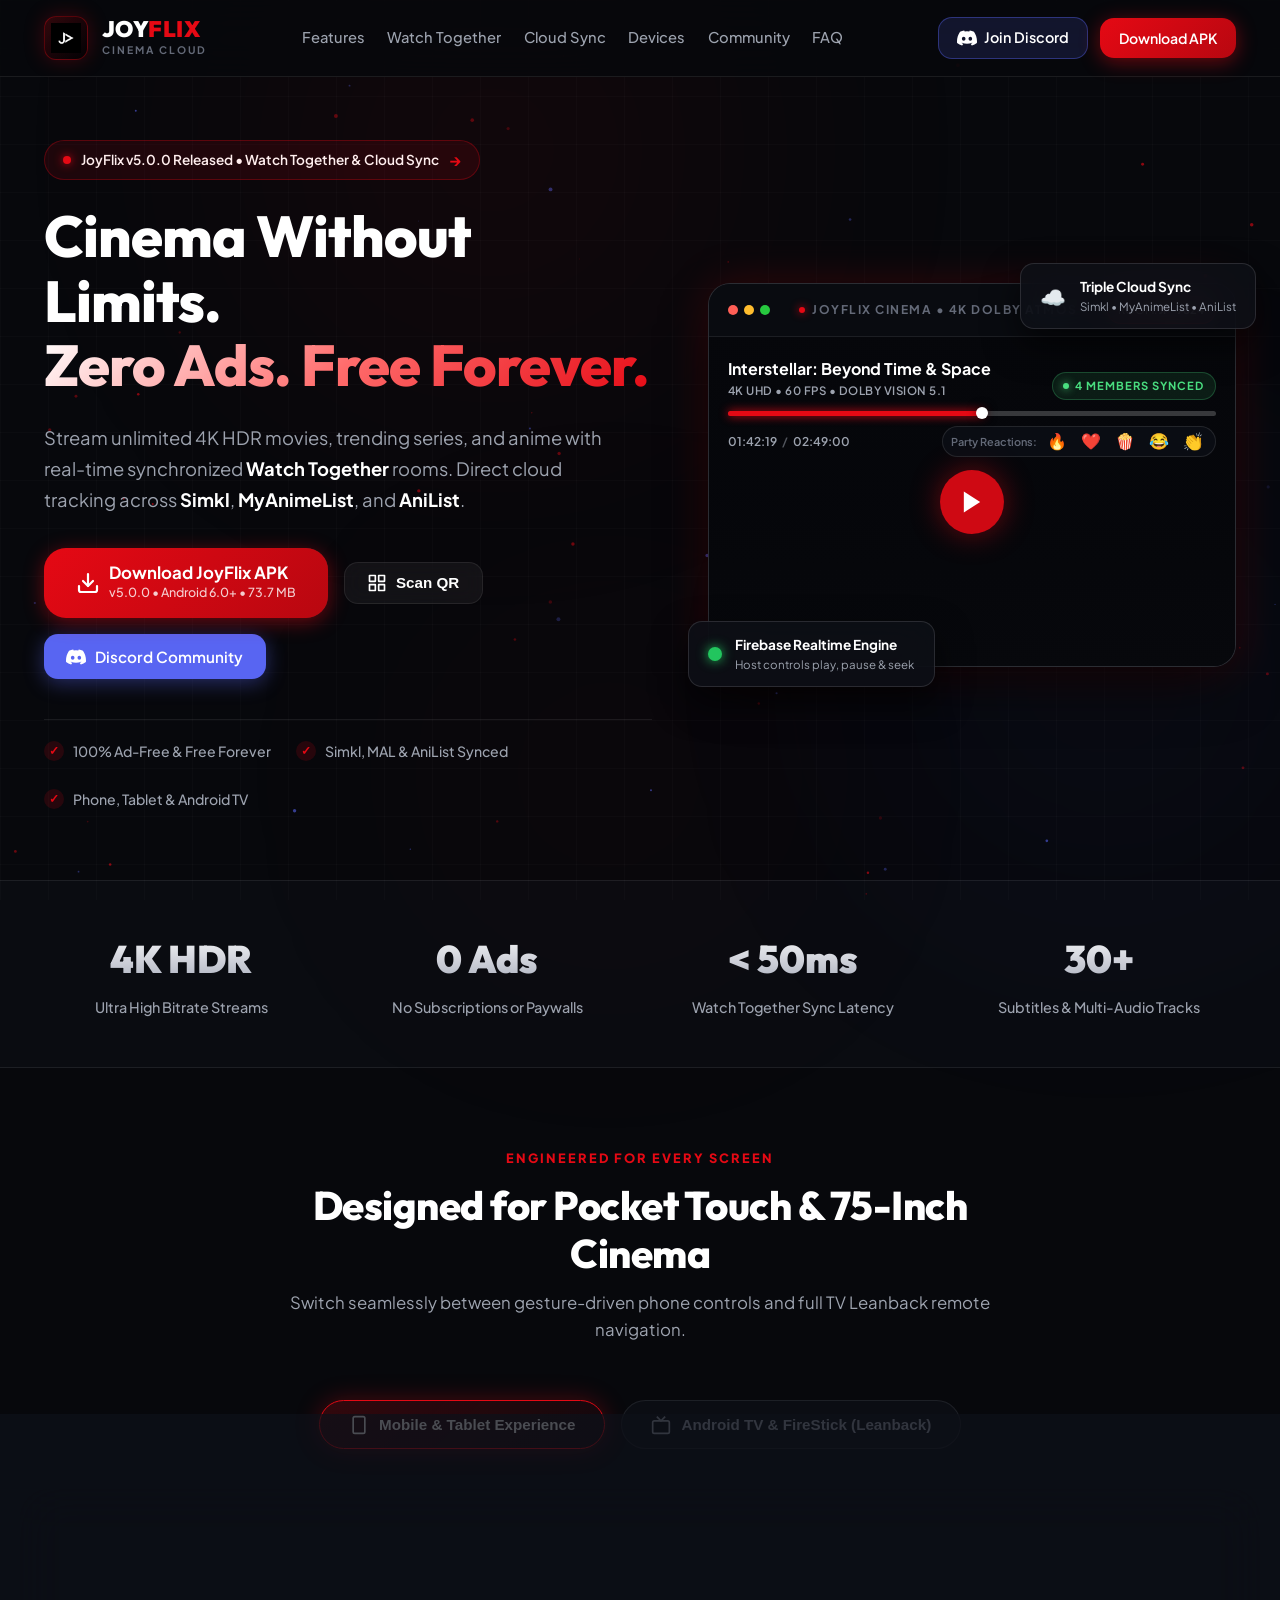
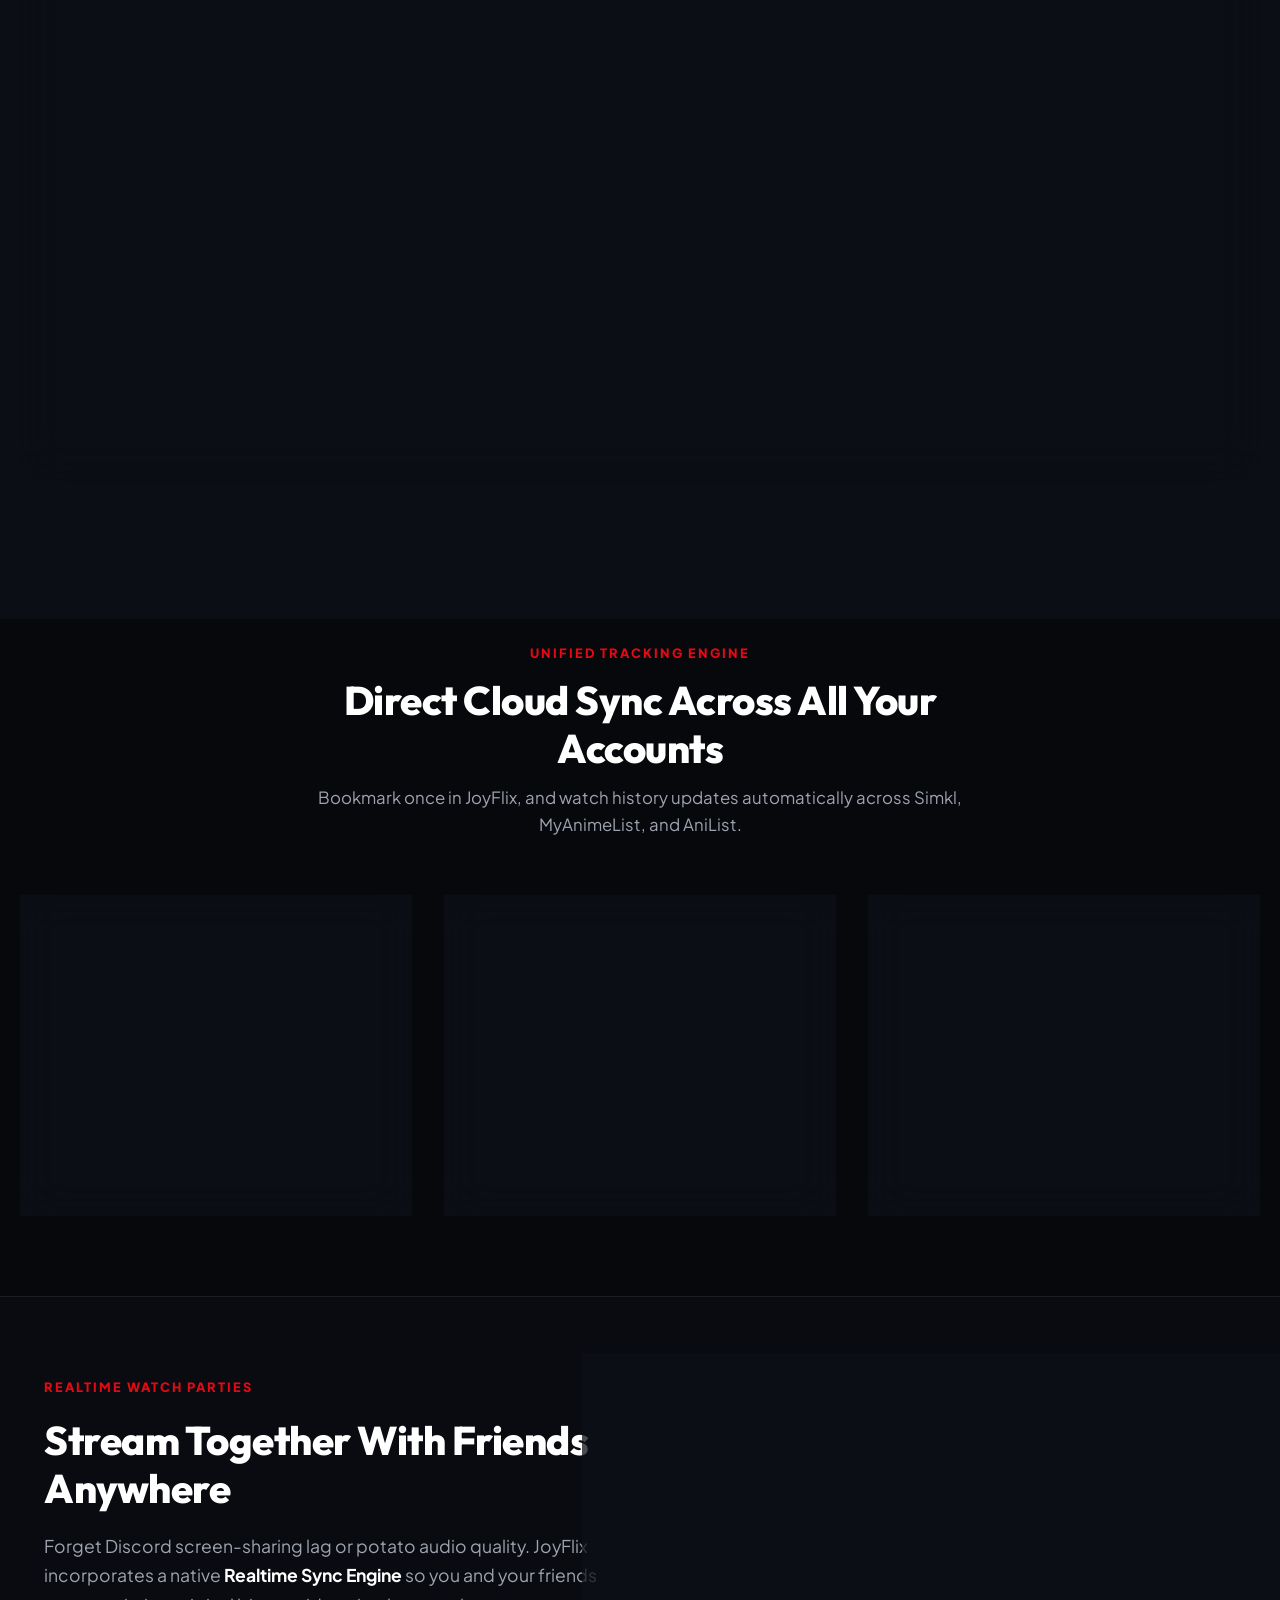
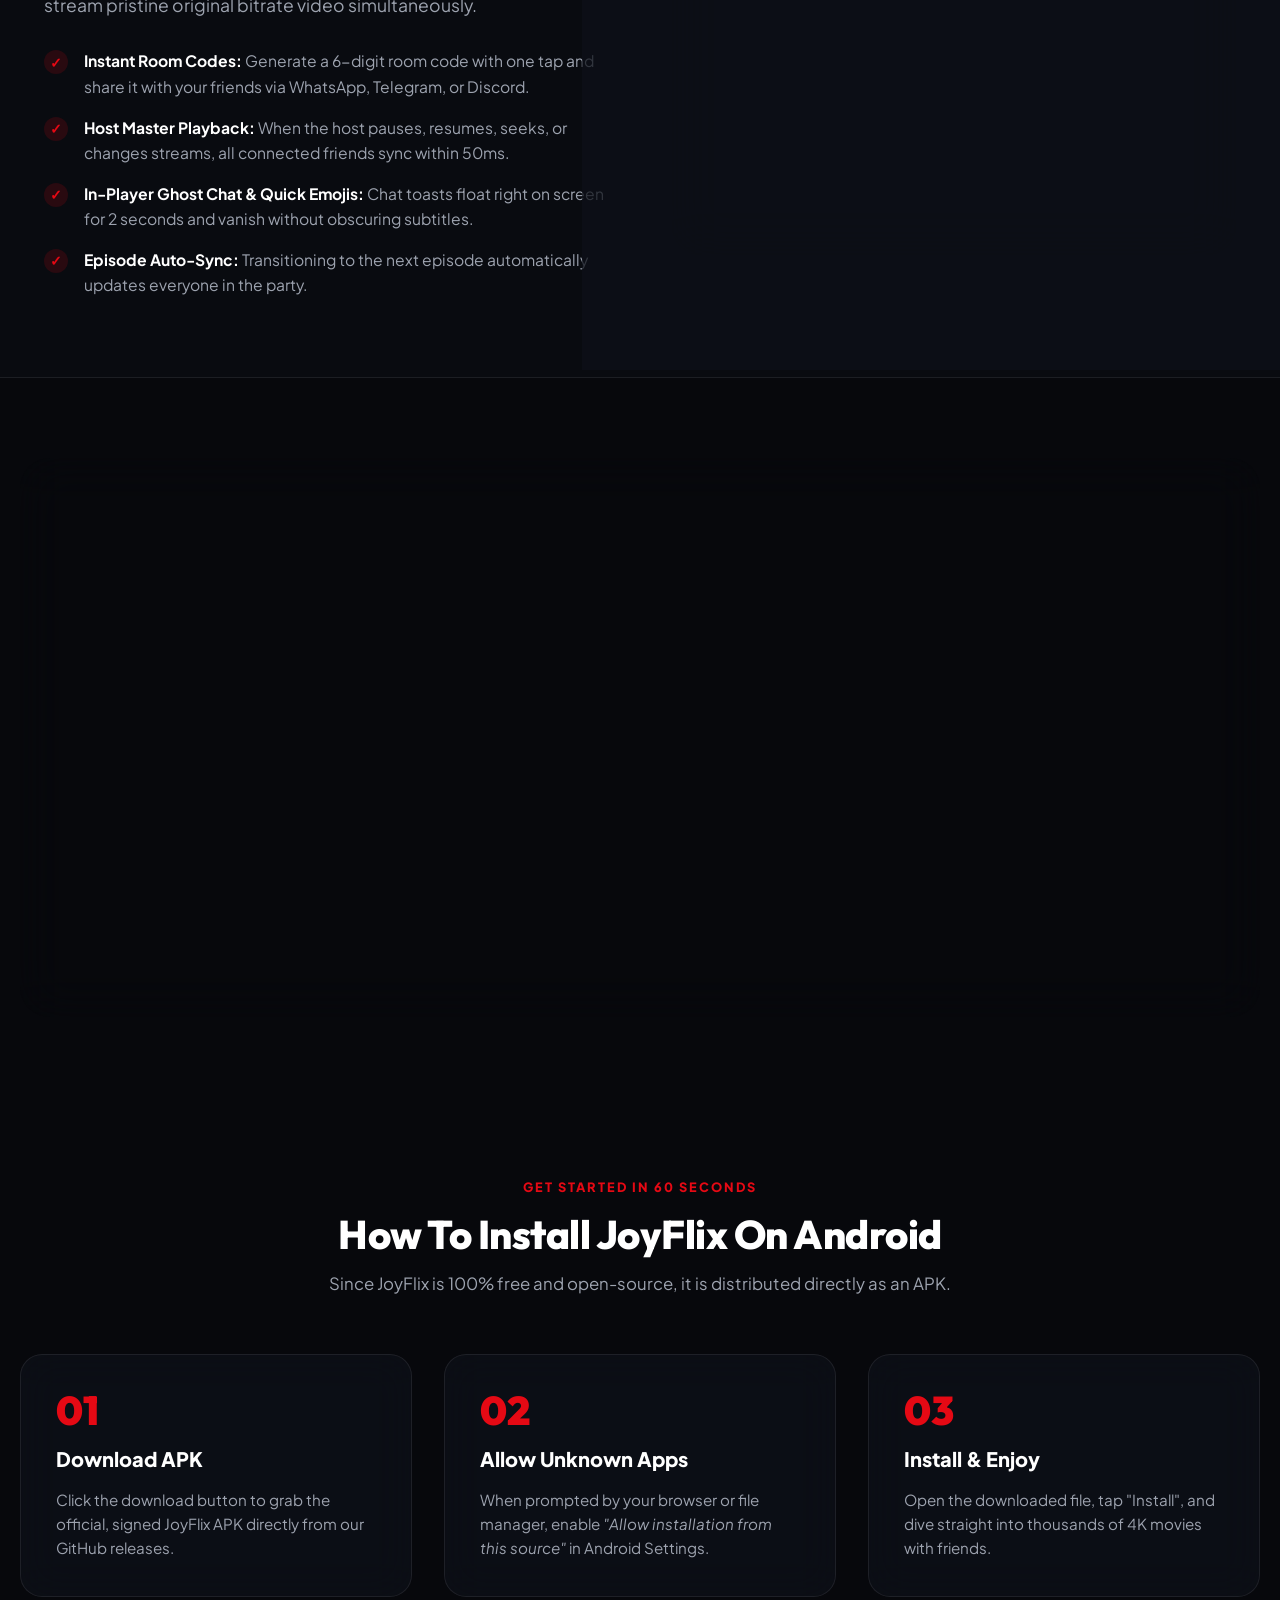
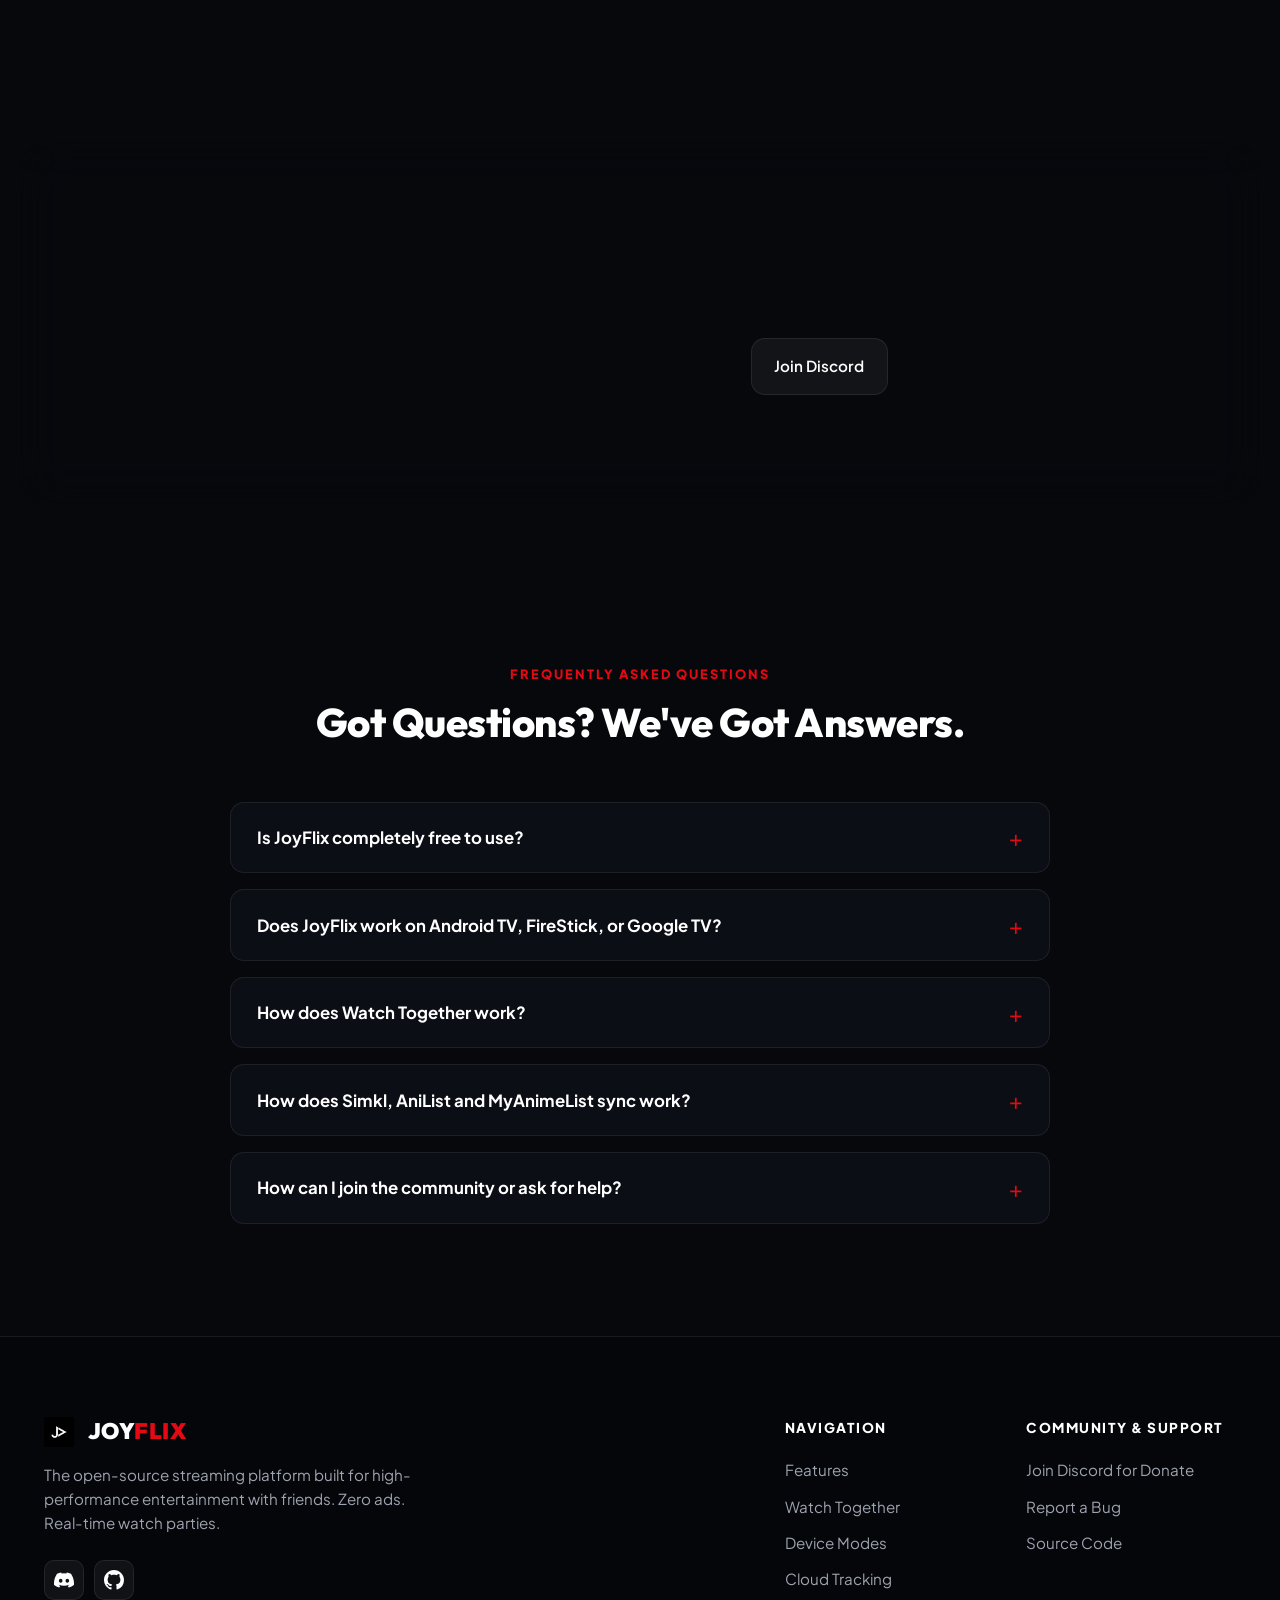
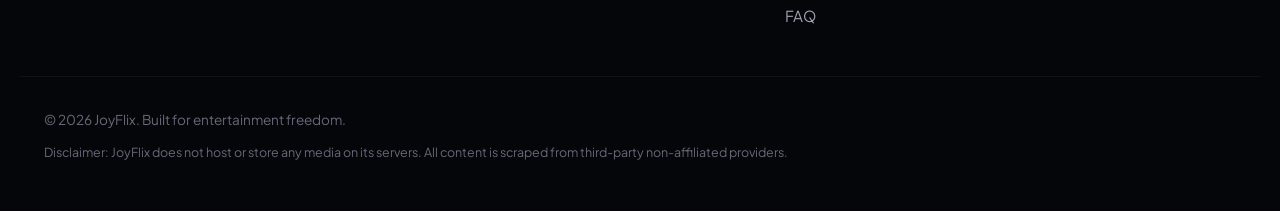
==== commit 95b14761: "feat: JoyFlix v5.0.0 - Hardware noise cancellation, low-latency voice, draggable transparent floatin" ====
--- a/website/index.html
+++ b/website/index.html
@@ -119,7 +119,7 @@
             <div class="hero-content">
                 <div class="announcement-pill" id="announcementPill">
                     <span class="pill-pulse"></span>
-                    <span class="pill-text">JoyFlix v<span id="pillVersion">4.8.8</span> Released • Watch Together & Cloud Sync</span>
+                    <span class="pill-text">JoyFlix v<span id="pillVersion">5.0.0</span> Released • Watch Together & Cloud Sync</span>
                     <span class="pill-arrow">→</span>
                 </div>
 
@@ -142,7 +142,7 @@
                         </svg>
                         <div class="btn-text-wrapper">
                             <span class="btn-main-text">Download JoyFlix APK</span>
-                            <span class="btn-sub-text"><span id="btnVersionBadge">v4.8.8</span> • Android 6.0+ • <span id="btnSizeBadge">73.7 MB</span></span>
+                            <span class="btn-sub-text"><span id="btnVersionBadge">v5.0.0</span> • Android 6.0+ • <span id="btnSizeBadge">73.7 MB</span></span>
                         </div>
                     </a>
 
@@ -619,7 +619,7 @@
             <div class="download-banner-card">
                 <div class="banner-content">
                     <h2 class="banner-title">Ready For Cinema On Your Terms?</h2>
-                    <p class="banner-desc">Download JoyFlix v<span class="dyn-version">4.8.7</span> now. No credit card, no registration, no nonsense.</p>
+                    <p class="banner-desc">Download JoyFlix v<span class="dyn-version">5.0.0</span> now. No credit card, no registration, no nonsense.</p>
                     <div class="banner-cta">
                         <a href="https://github.com/jehadjoy15-stack/joyflix-cloud/releases/latest" id="secondaryDownloadBtn" class="btn btn-primary btn-large btn-glow">
                             <svg class="download-icon" width="22" height="22" viewBox="0 0 24 24" fill="none" stroke="currentColor" stroke-width="2.2" stroke-linecap="round" stroke-linejoin="round">
@@ -627,7 +627,7 @@
                                 <polyline points="7 10 12 15 17 10"></polyline>
                                 <line x1="12" y1="15" x2="12" y2="3"></line>
                             </svg>
-                            <span>Download JoyFlix APK (<span class="dyn-version">v4.8.7</span>)</span>
+                            <span>Download JoyFlix APK (<span class="dyn-version">v5.0.0</span>)</span>
                         </a>
                         <a href="https://discord.gg/PGJXcTQwp7" target="_blank" rel="noopener" class="btn btn-glass">
                             <span>Join Discord</span>
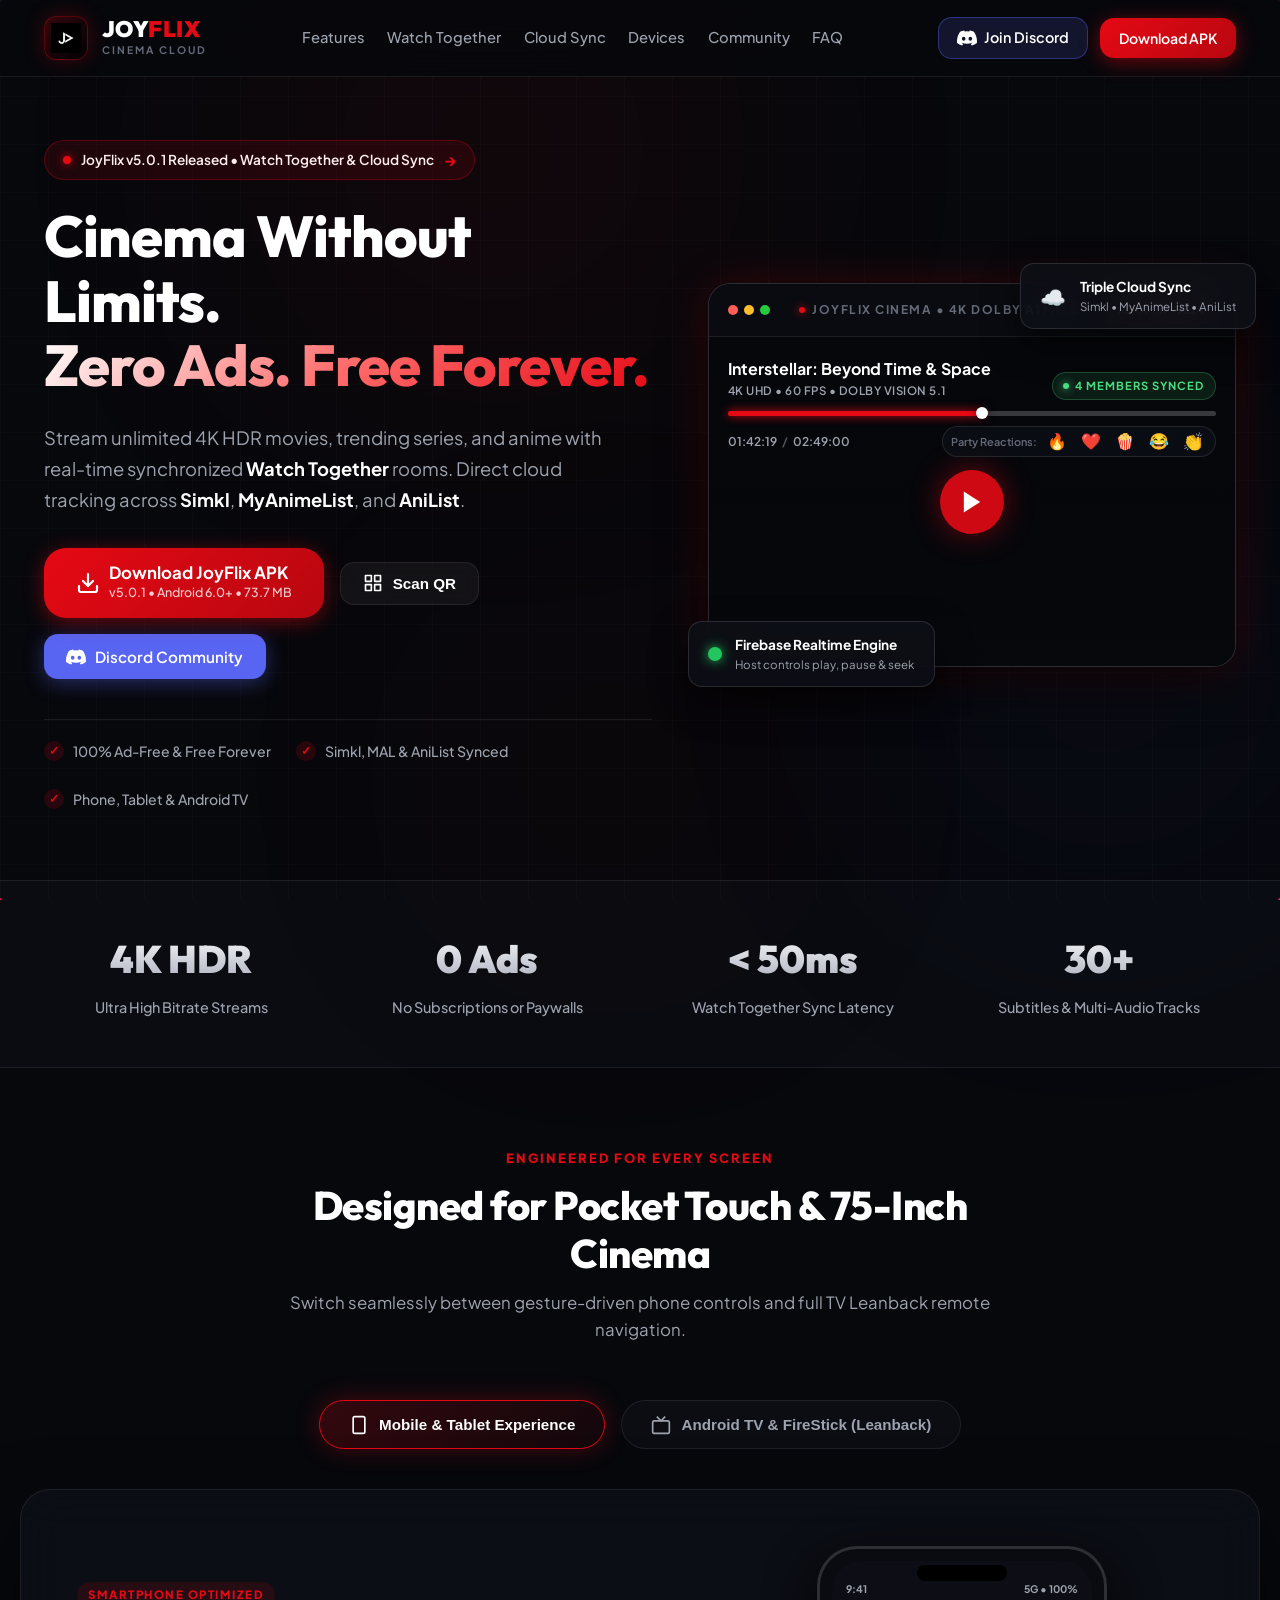
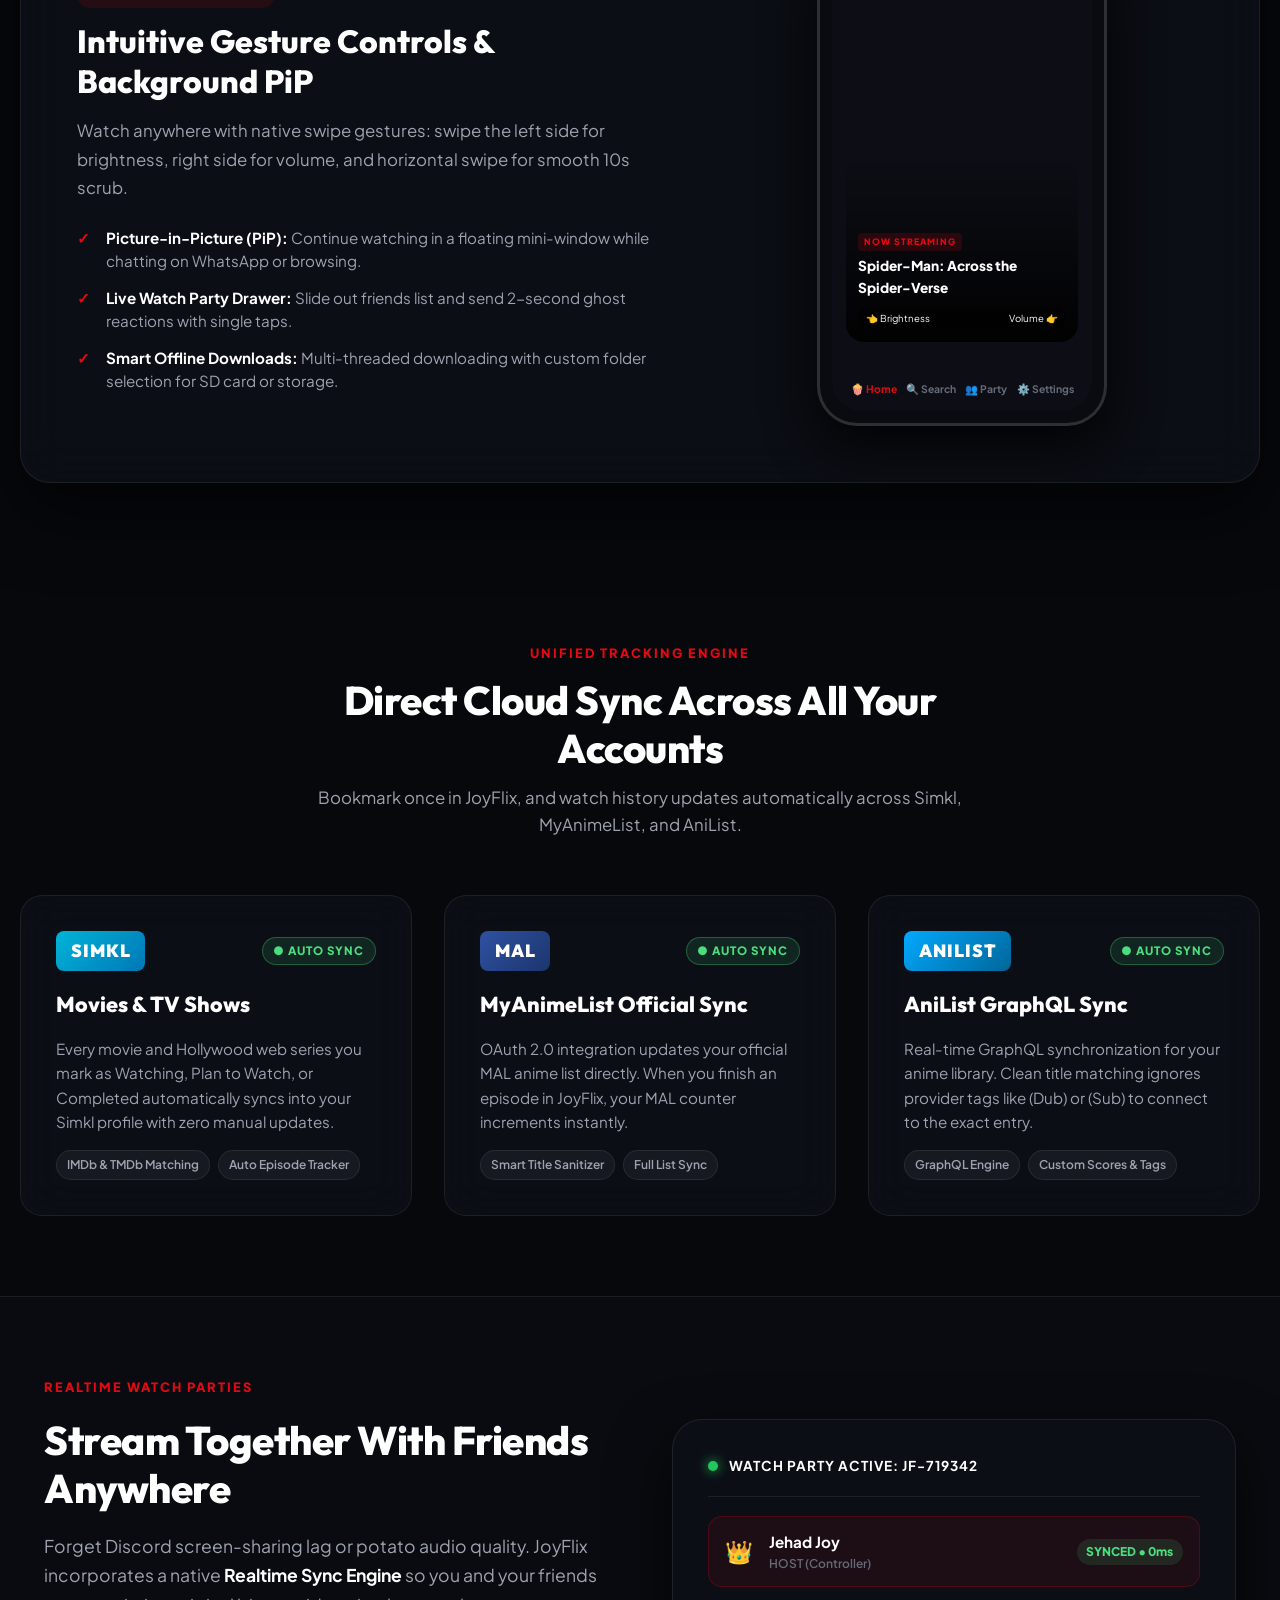
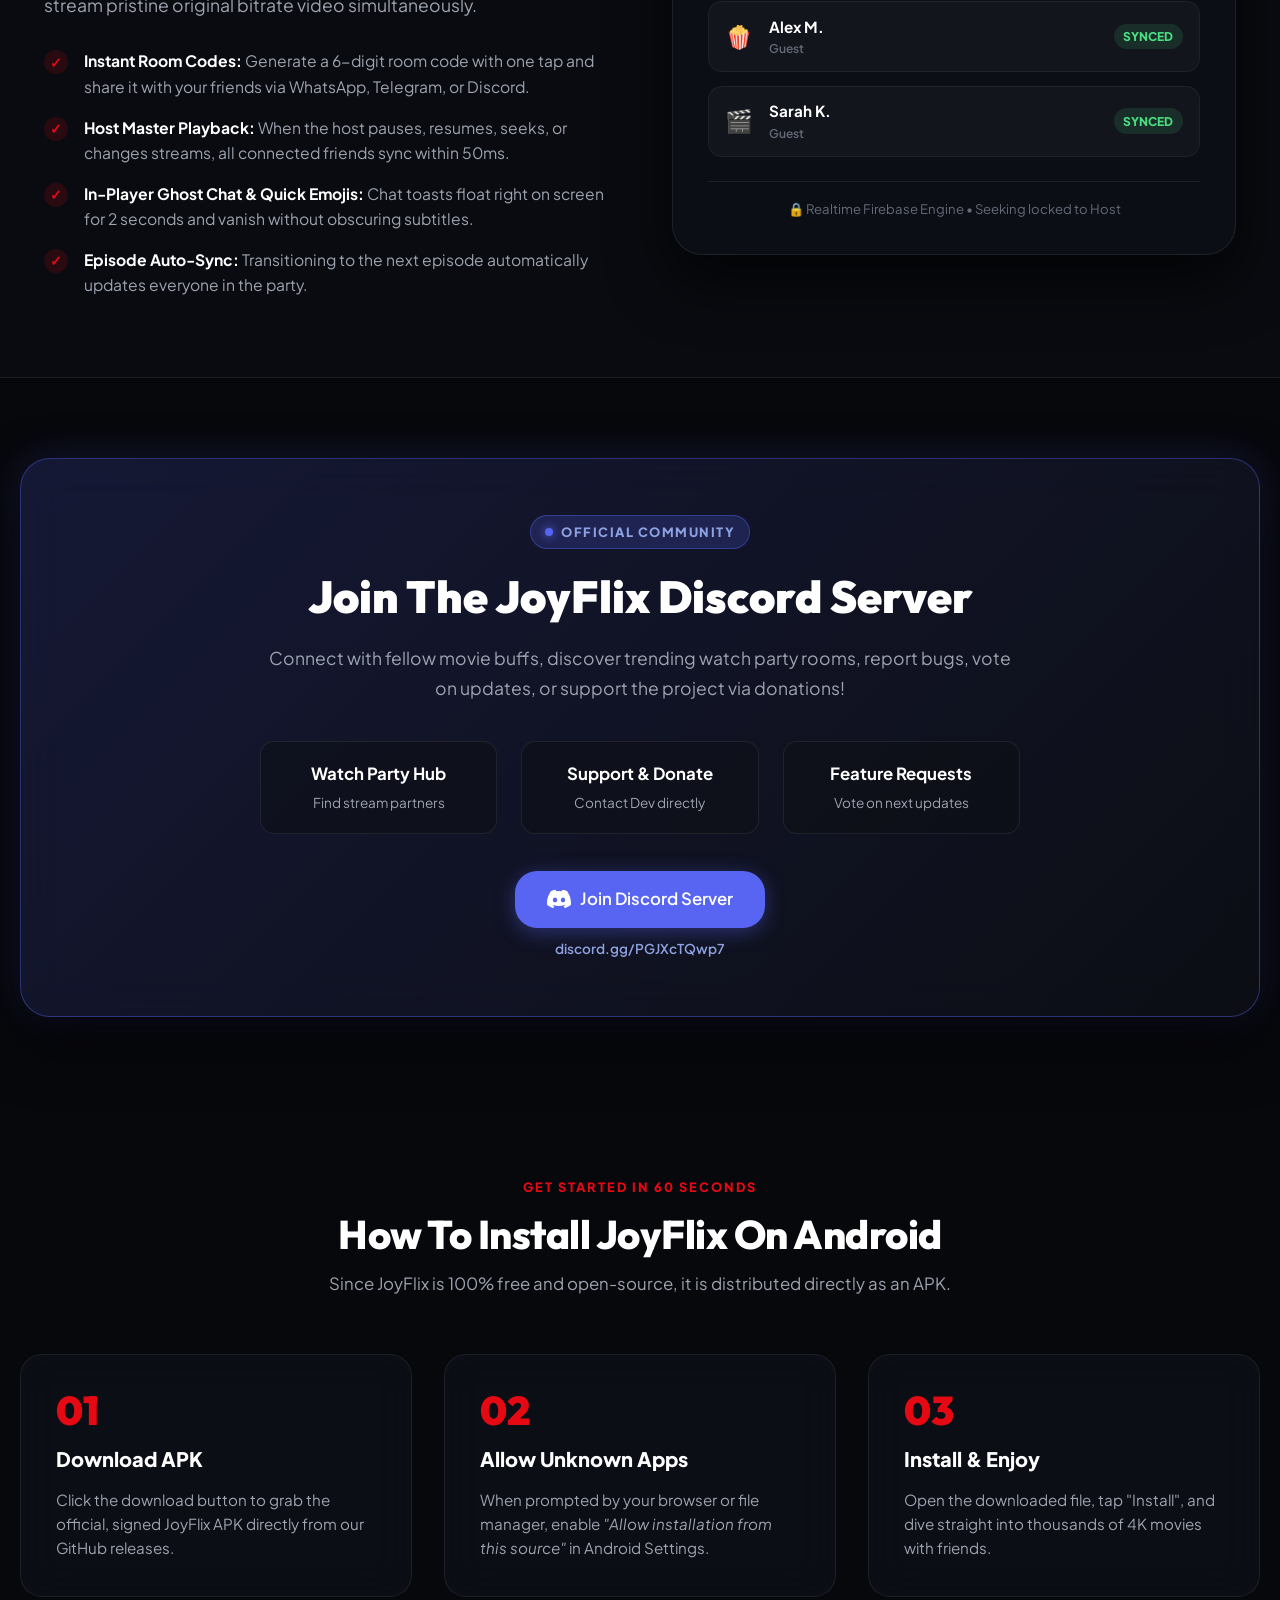
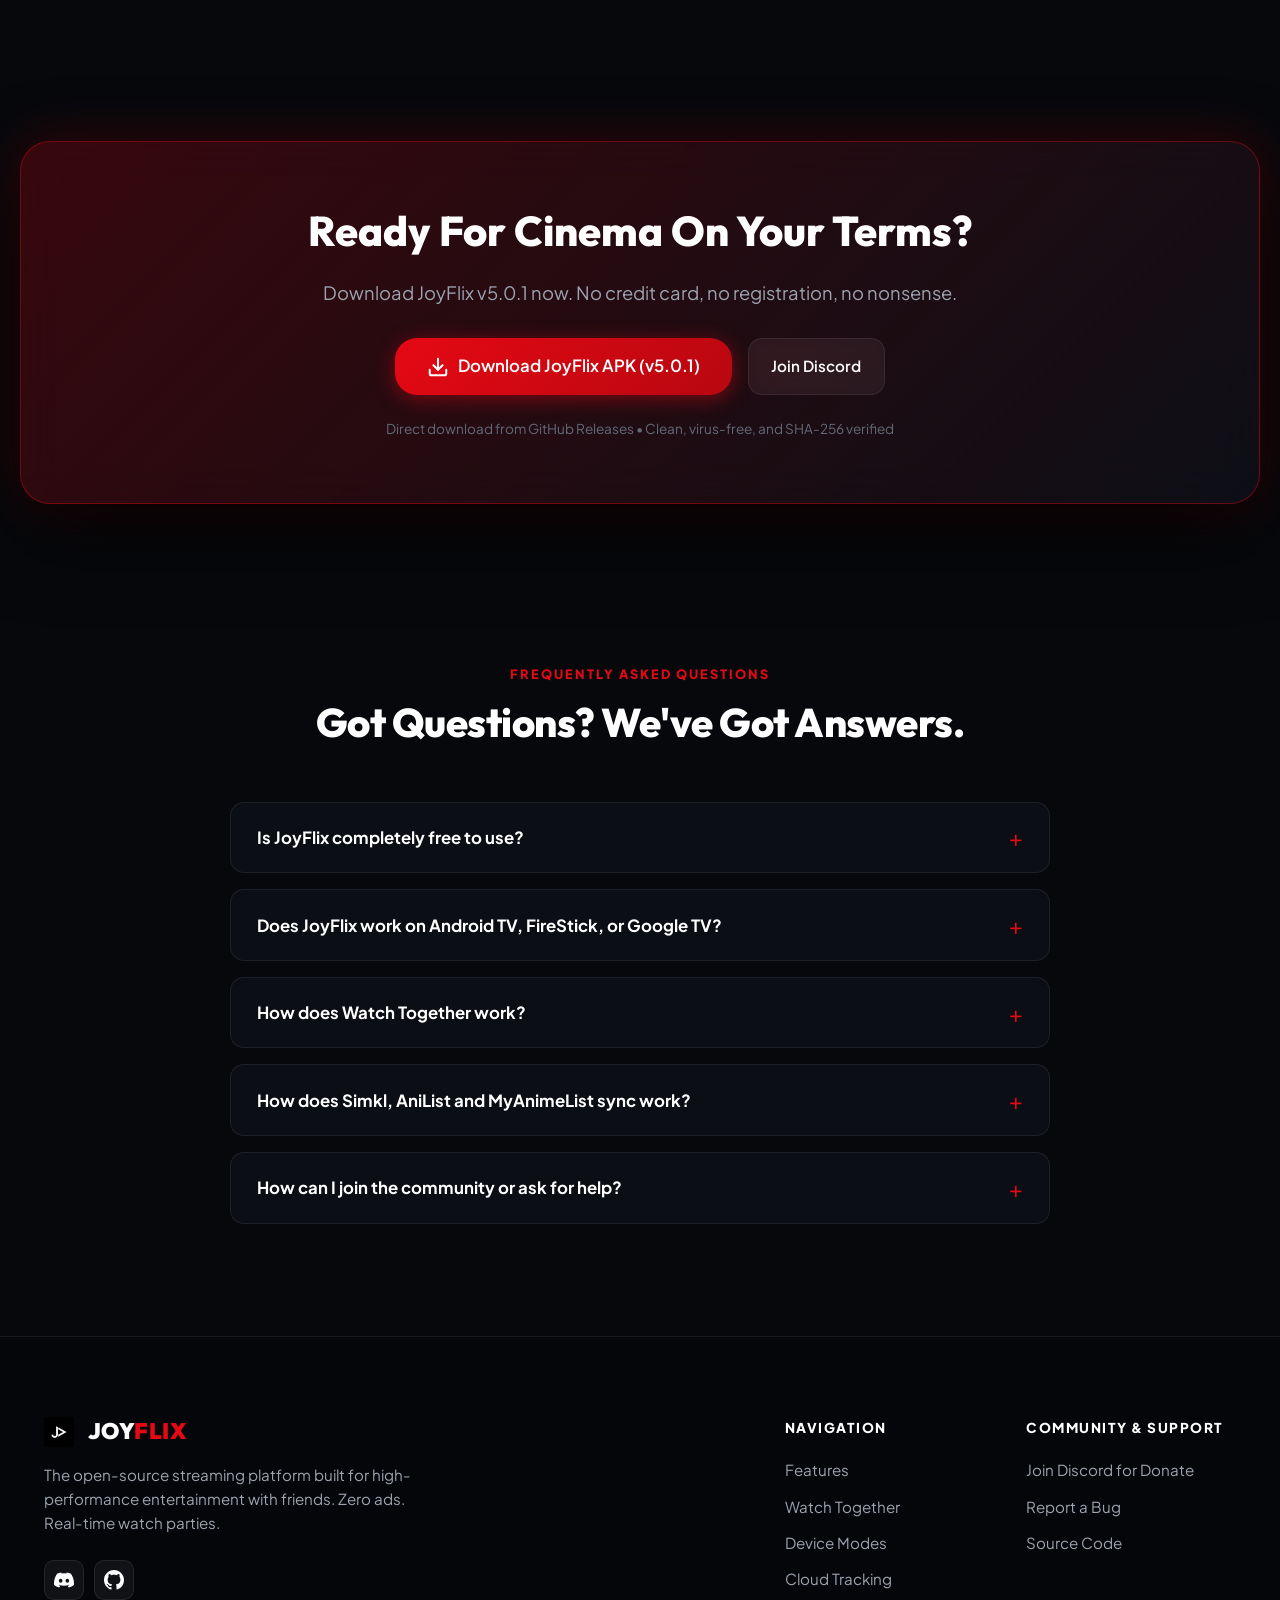
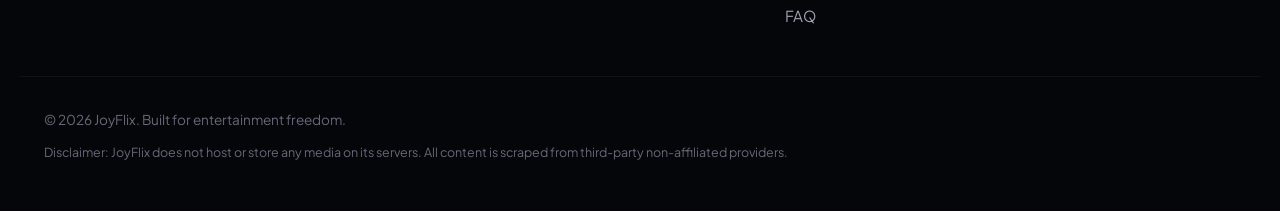
==== commit bfa24a78: "feat: JoyFlix v5.0.1 - TV-style chat on phone, Simkl/MAL fix, Fire TV & BadToken crash shields" ====
--- a/website/index.html
+++ b/website/index.html
@@ -119,7 +119,7 @@
             <div class="hero-content">
                 <div class="announcement-pill" id="announcementPill">
                     <span class="pill-pulse"></span>
-                    <span class="pill-text">JoyFlix v<span id="pillVersion">5.0.0</span> Released • Watch Together & Cloud Sync</span>
+                    <span class="pill-text">JoyFlix v<span id="pillVersion">5.0.1</span> Released • Watch Together & Cloud Sync</span>
                     <span class="pill-arrow">→</span>
                 </div>
 
@@ -142,7 +142,7 @@
                         </svg>
                         <div class="btn-text-wrapper">
                             <span class="btn-main-text">Download JoyFlix APK</span>
-                            <span class="btn-sub-text"><span id="btnVersionBadge">v5.0.0</span> • Android 6.0+ • <span id="btnSizeBadge">73.7 MB</span></span>
+                            <span class="btn-sub-text"><span id="btnVersionBadge">v5.0.1</span> • Android 6.0+ • <span id="btnSizeBadge">73.7 MB</span></span>
                         </div>
                     </a>
 
@@ -619,7 +619,7 @@
             <div class="download-banner-card">
                 <div class="banner-content">
                     <h2 class="banner-title">Ready For Cinema On Your Terms?</h2>
-                    <p class="banner-desc">Download JoyFlix v<span class="dyn-version">5.0.0</span> now. No credit card, no registration, no nonsense.</p>
+                    <p class="banner-desc">Download JoyFlix v<span class="dyn-version">5.0.1</span> now. No credit card, no registration, no nonsense.</p>
                     <div class="banner-cta">
                         <a href="https://github.com/jehadjoy15-stack/joyflix-cloud/releases/latest" id="secondaryDownloadBtn" class="btn btn-primary btn-large btn-glow">
                             <svg class="download-icon" width="22" height="22" viewBox="0 0 24 24" fill="none" stroke="currentColor" stroke-width="2.2" stroke-linecap="round" stroke-linejoin="round">
@@ -627,7 +627,7 @@
                                 <polyline points="7 10 12 15 17 10"></polyline>
                                 <line x1="12" y1="15" x2="12" y2="3"></line>
                             </svg>
-                            <span>Download JoyFlix APK (<span class="dyn-version">v5.0.0</span>)</span>
+                            <span>Download JoyFlix APK (<span class="dyn-version">v5.0.1</span>)</span>
                         </a>
                         <a href="https://discord.gg/PGJXcTQwp7" target="_blank" rel="noopener" class="btn btn-glass">
                             <span>Join Discord</span>
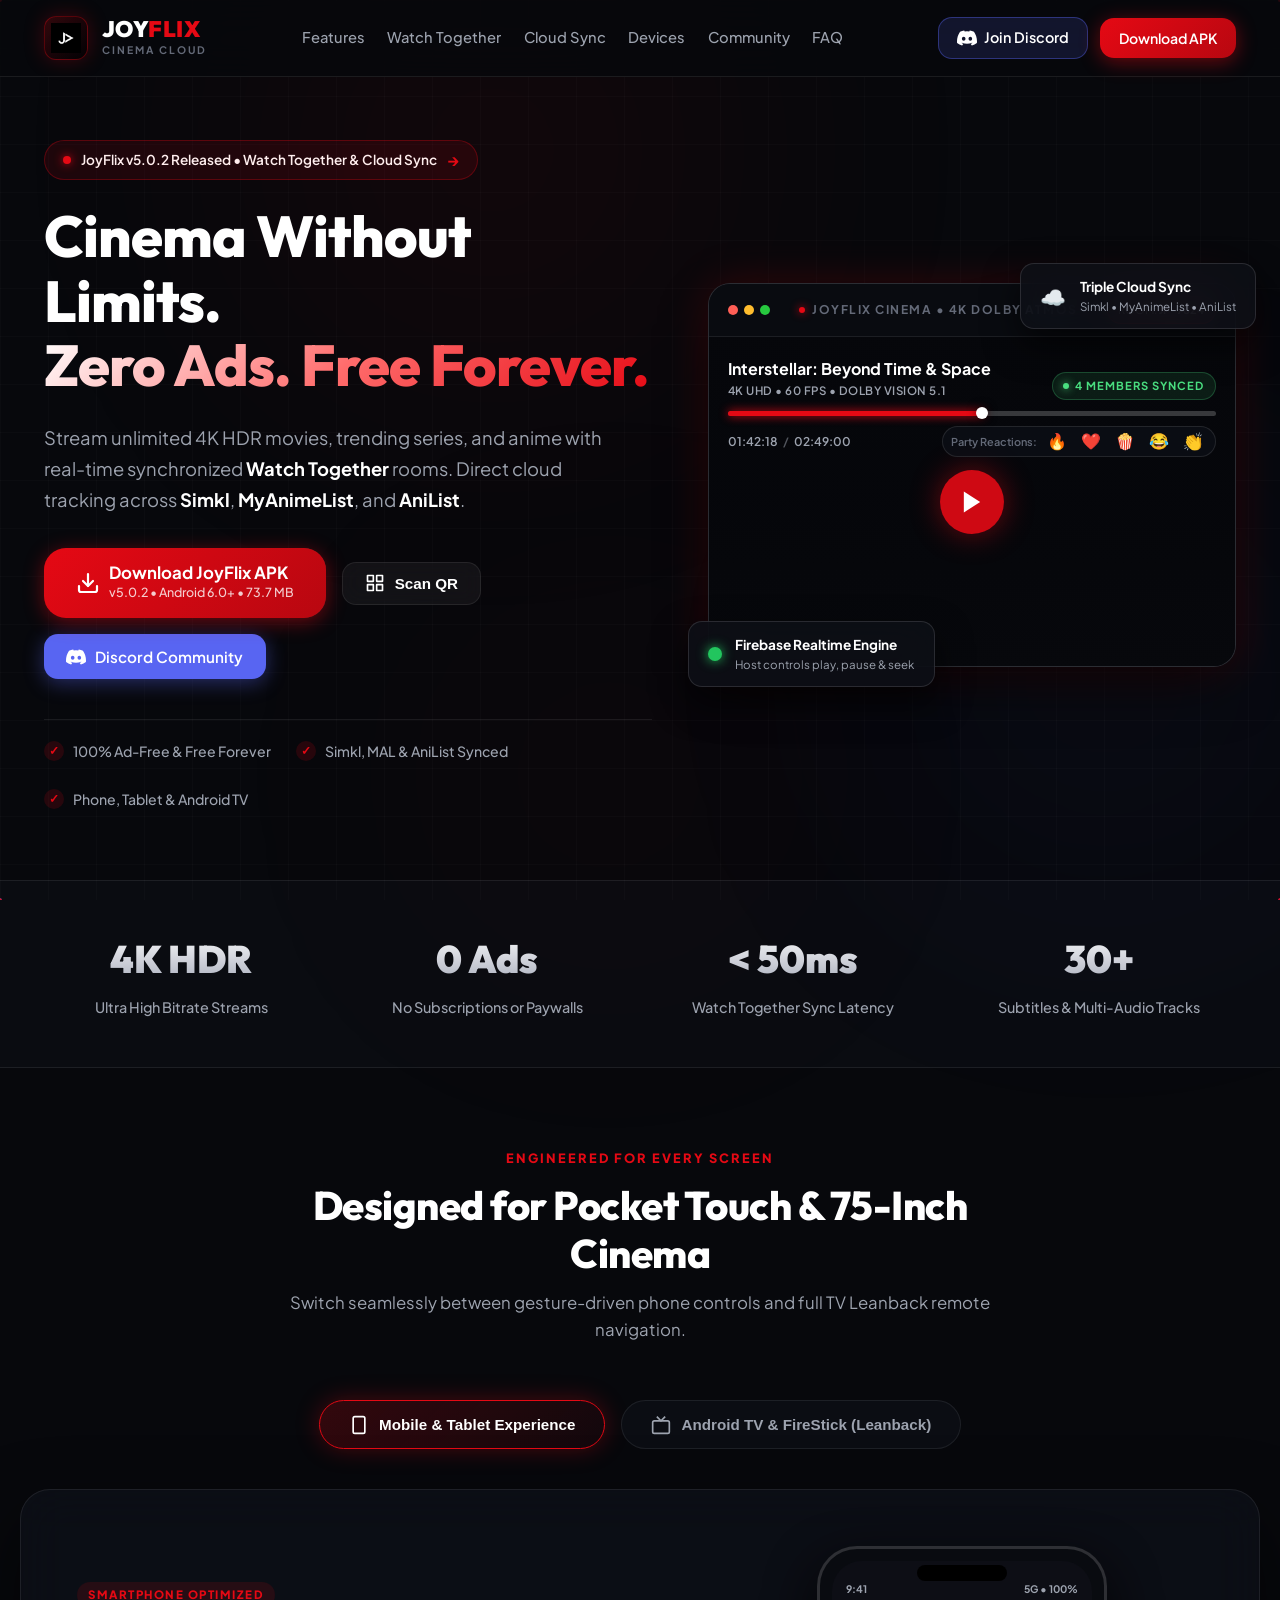
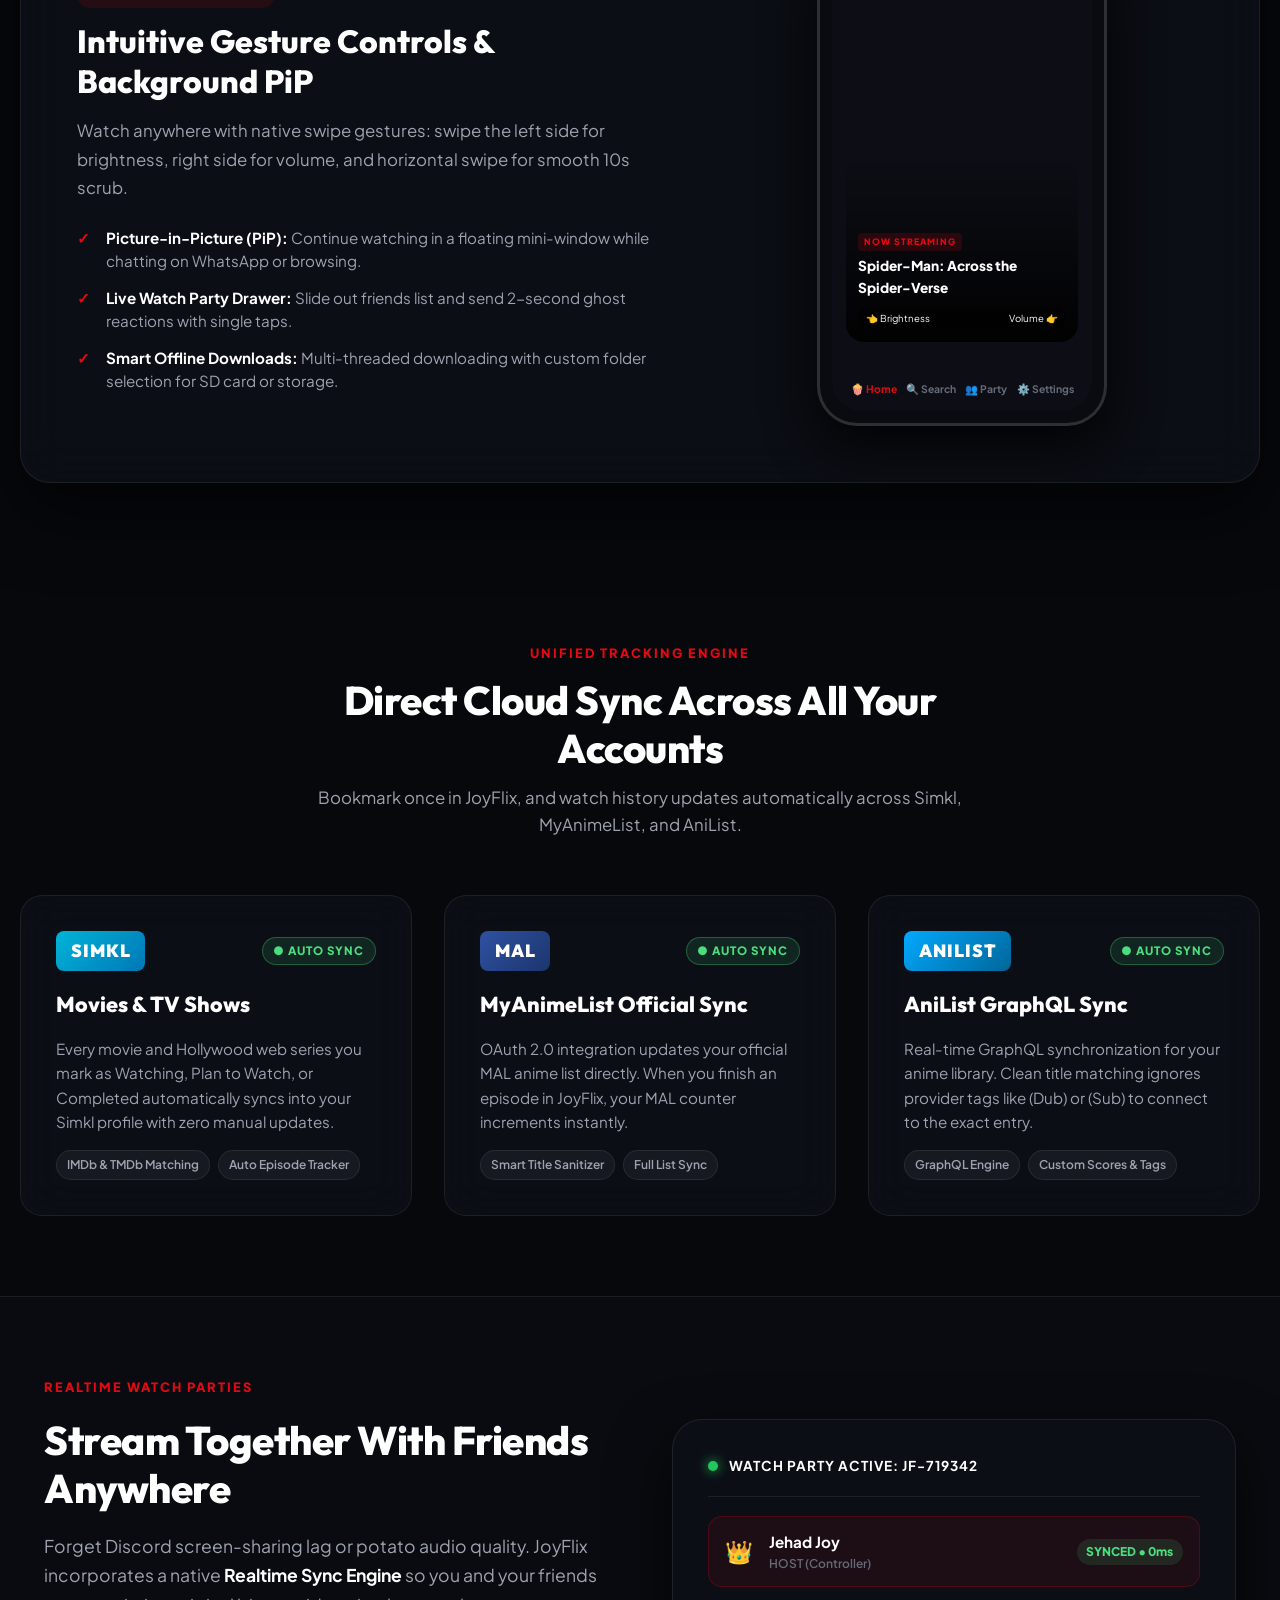
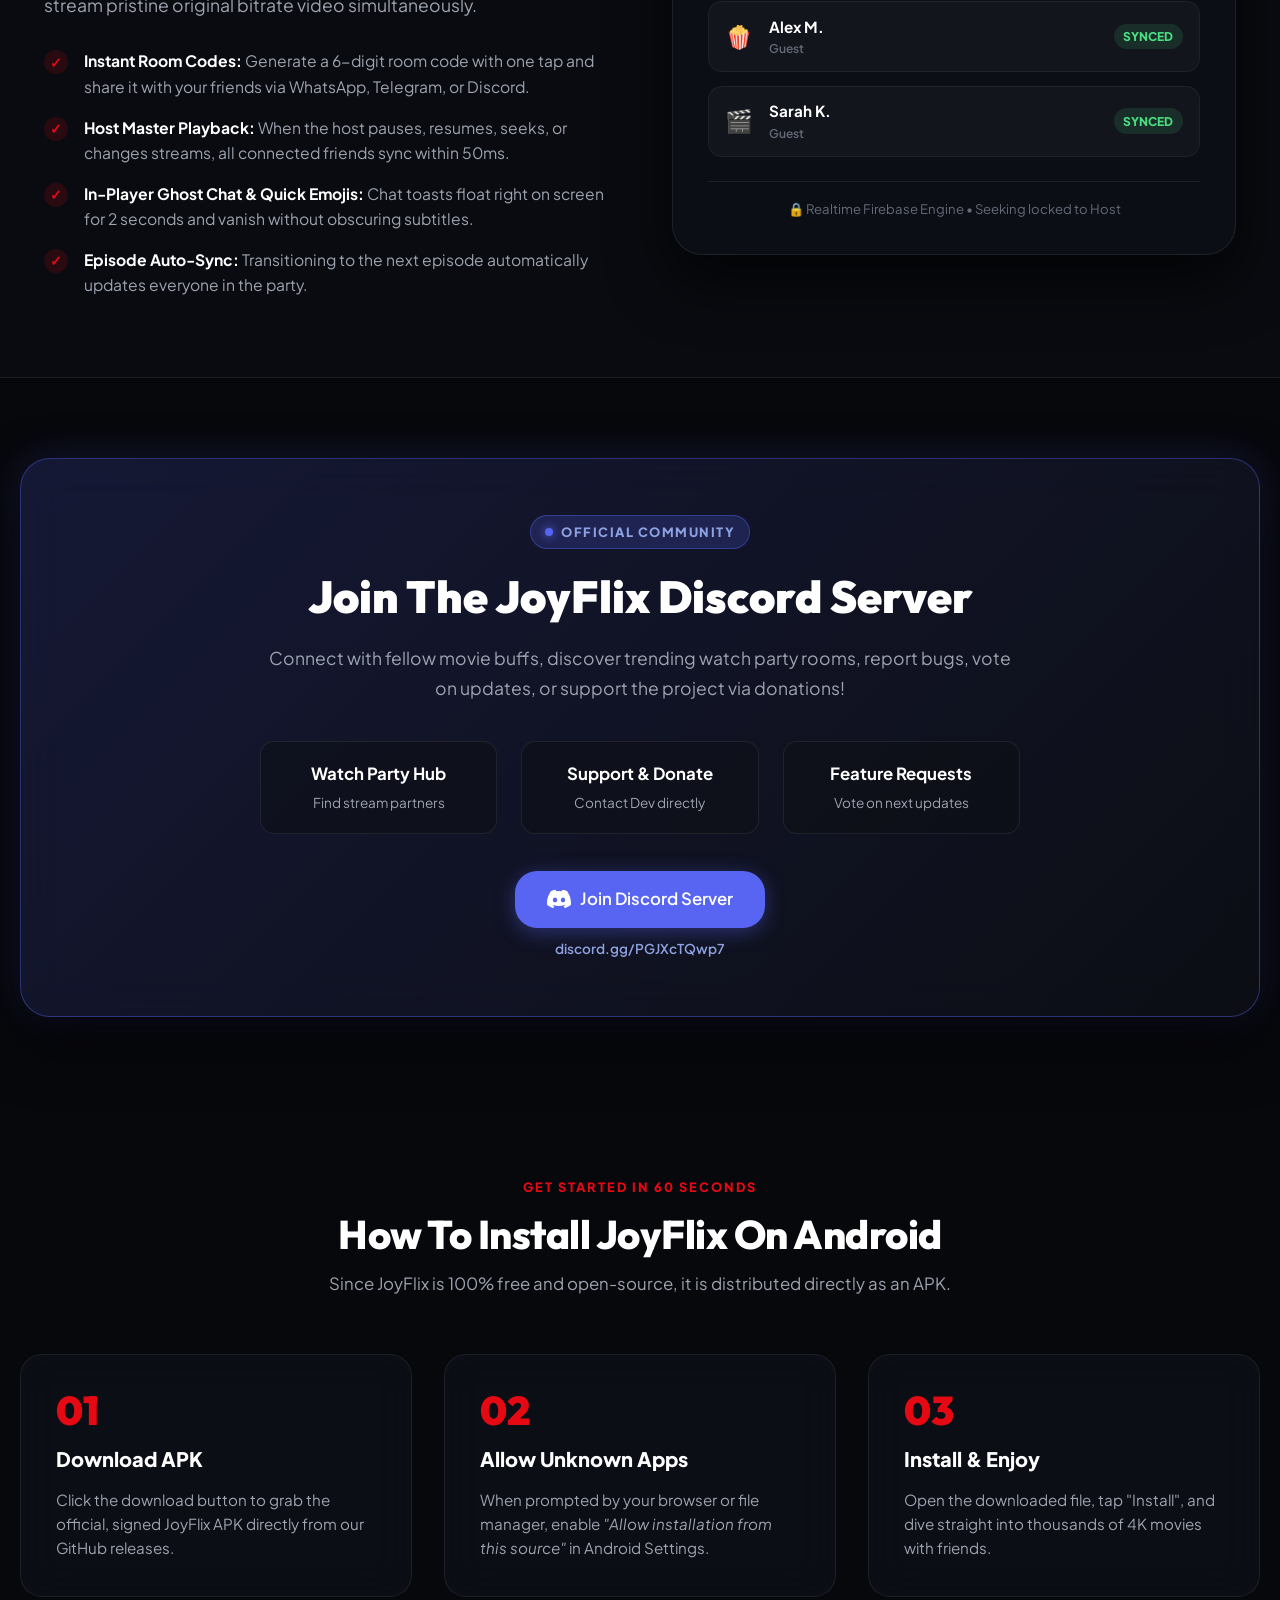
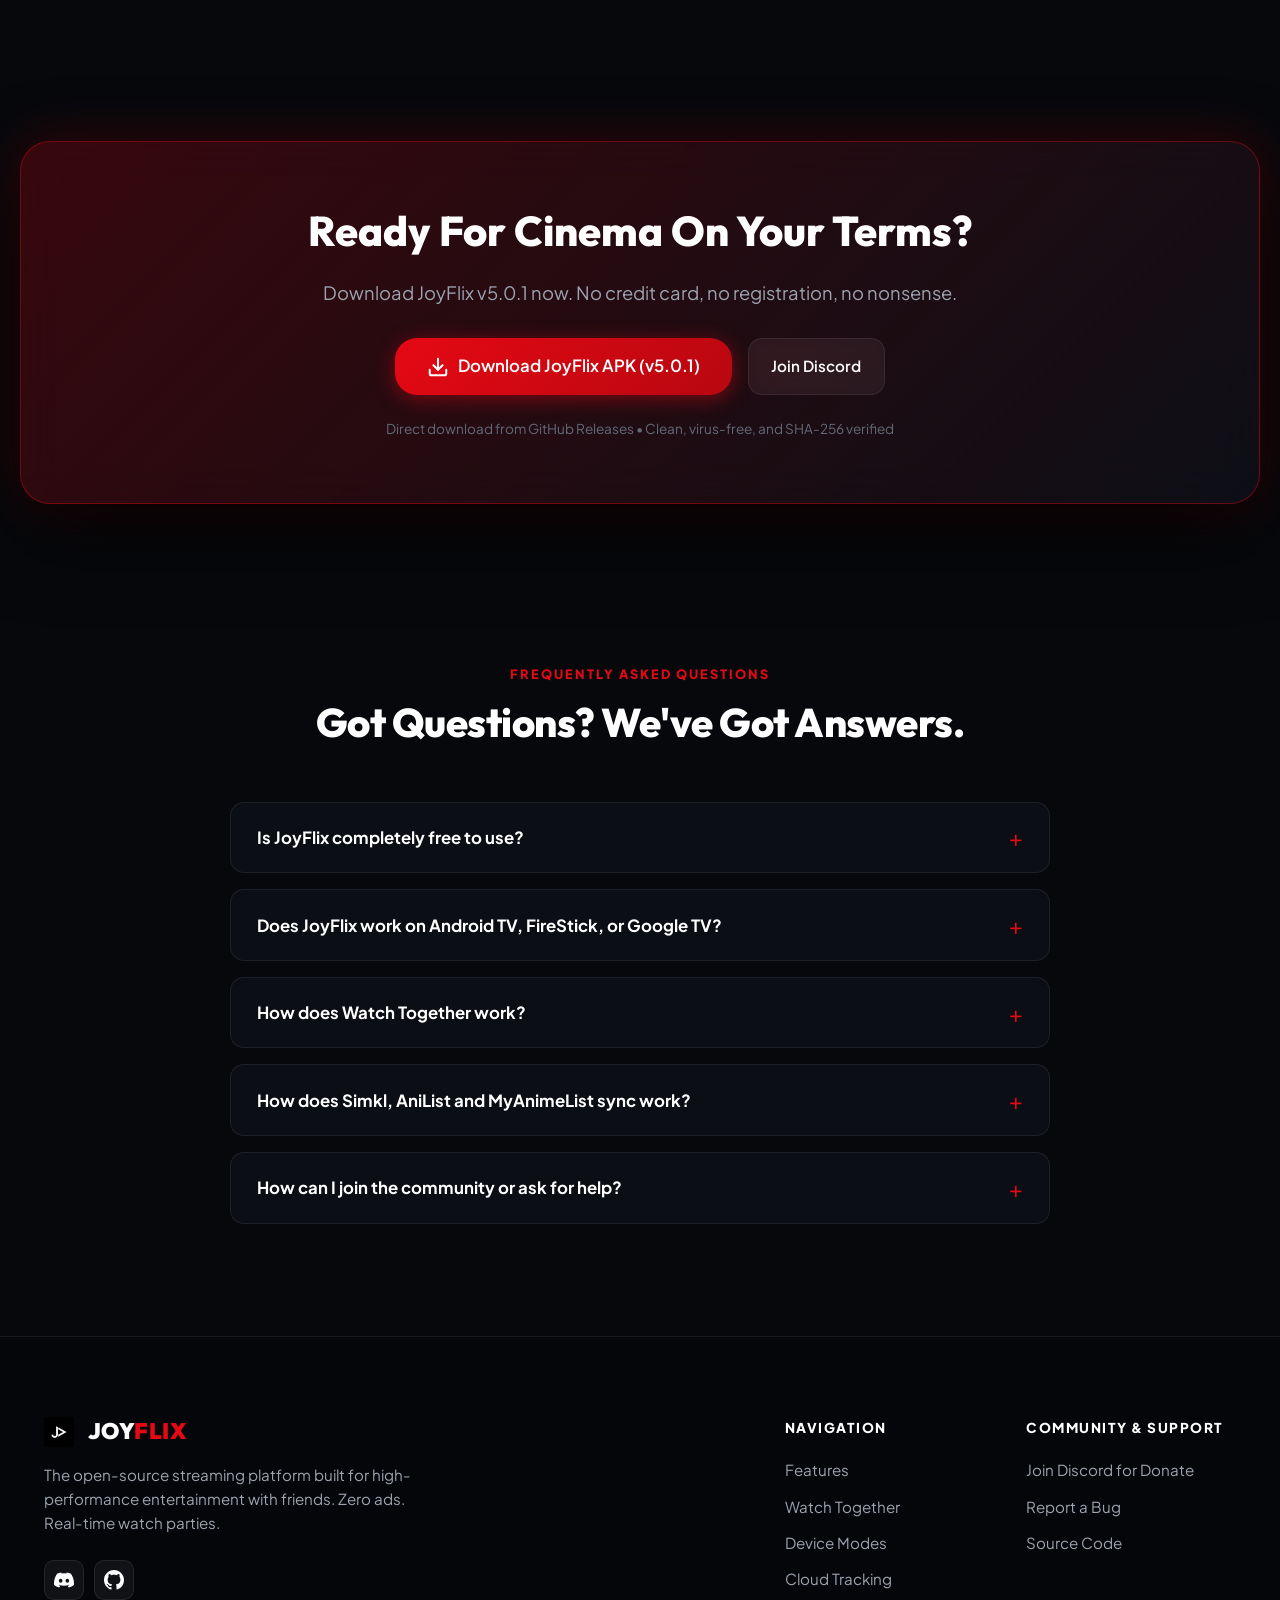
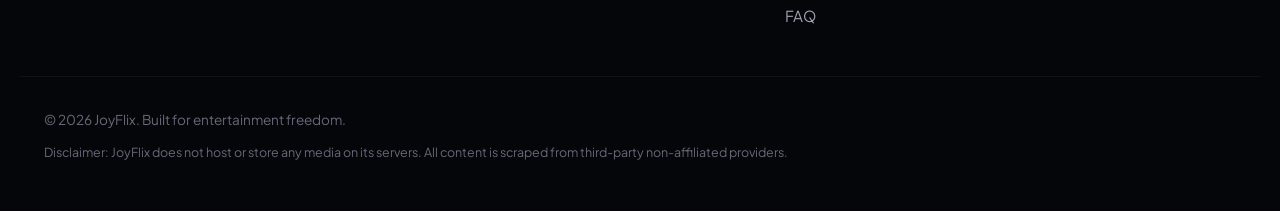
==== commit dad861b1: "feat: JoyFlix v5.0.2 - Simkl & MAL sync alignment and home page flicker fix" ====
--- a/website/index.html
+++ b/website/index.html
@@ -119,7 +119,7 @@
             <div class="hero-content">
                 <div class="announcement-pill" id="announcementPill">
                     <span class="pill-pulse"></span>
-                    <span class="pill-text">JoyFlix v<span id="pillVersion">5.0.1</span> Released • Watch Together & Cloud Sync</span>
+                    <span class="pill-text">JoyFlix v<span id="pillVersion">5.0.2</span> Released • Watch Together & Cloud Sync</span>
                     <span class="pill-arrow">→</span>
                 </div>
 
@@ -142,7 +142,7 @@
                         </svg>
                         <div class="btn-text-wrapper">
                             <span class="btn-main-text">Download JoyFlix APK</span>
-                            <span class="btn-sub-text"><span id="btnVersionBadge">v5.0.1</span> • Android 6.0+ • <span id="btnSizeBadge">73.7 MB</span></span>
+                            <span class="btn-sub-text"><span id="btnVersionBadge">v5.0.2</span> • Android 6.0+ • <span id="btnSizeBadge">73.7 MB</span></span>
                         </div>
                     </a>
 
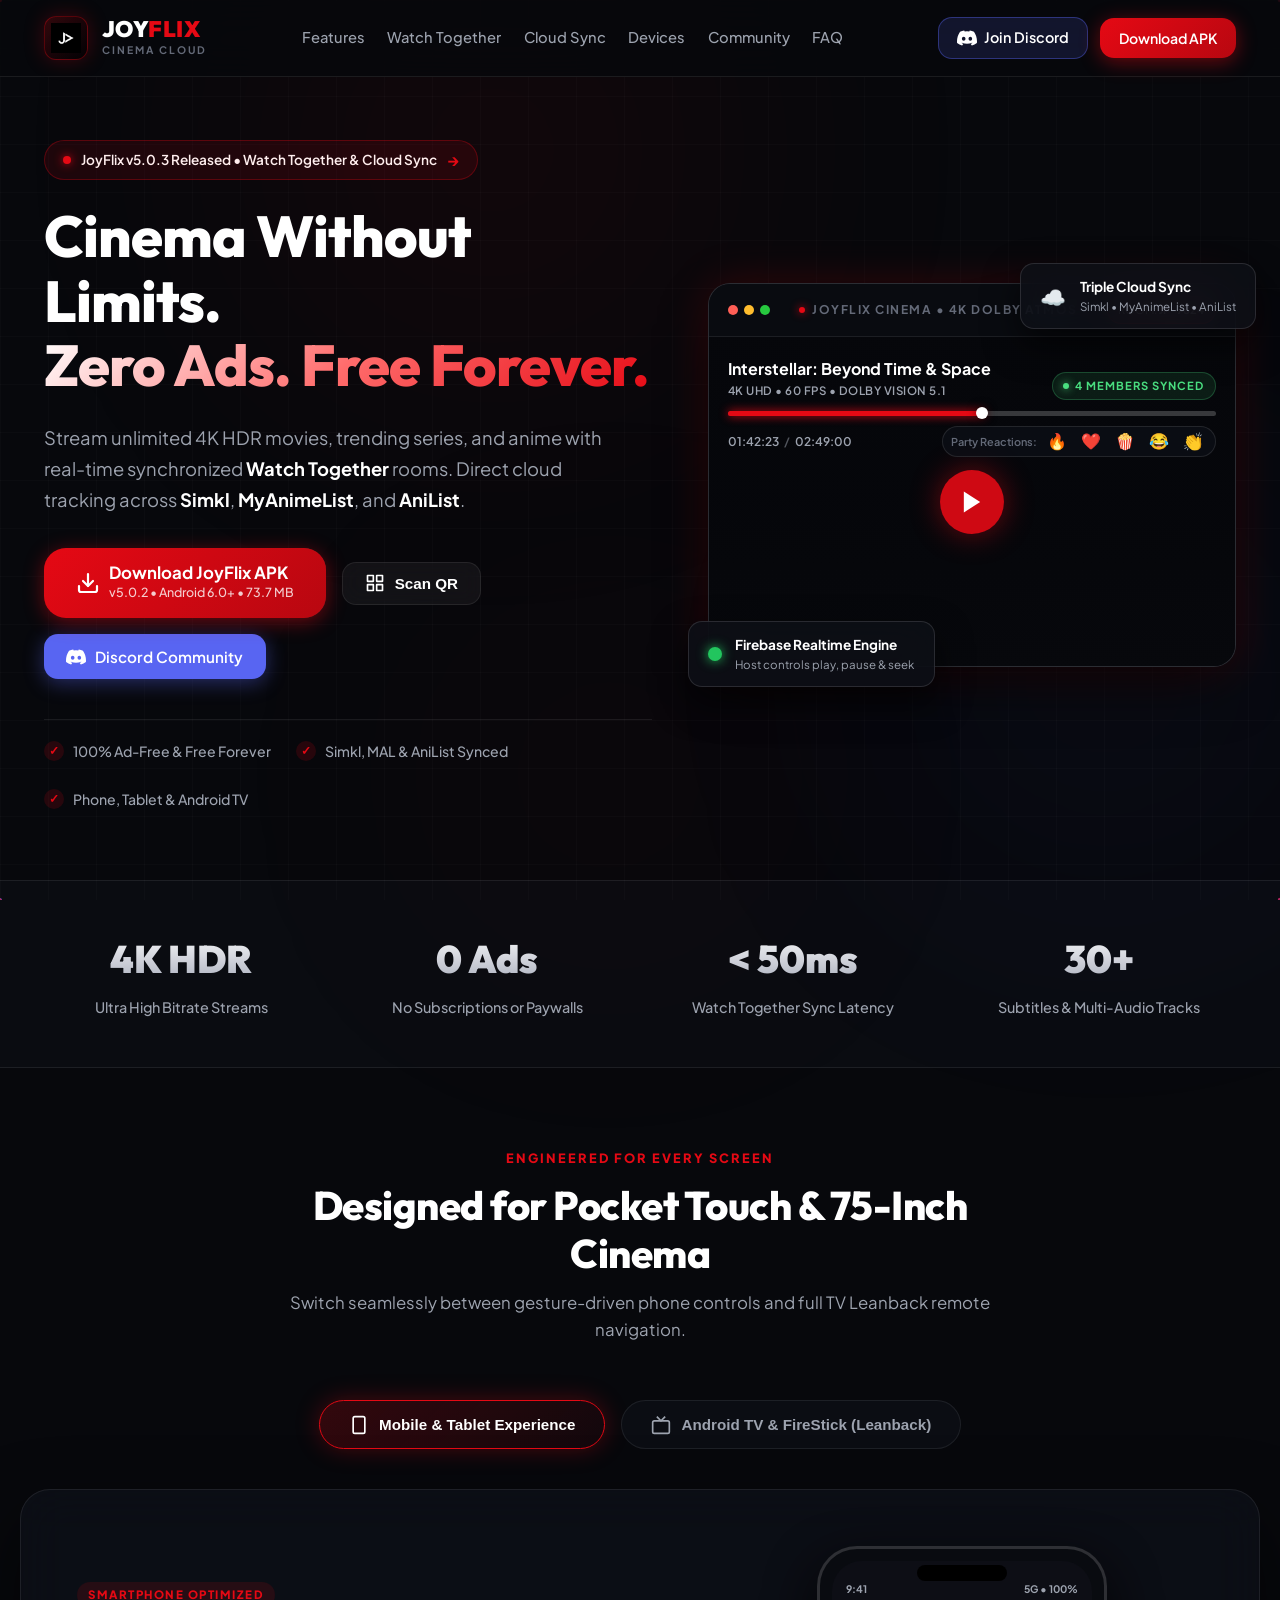
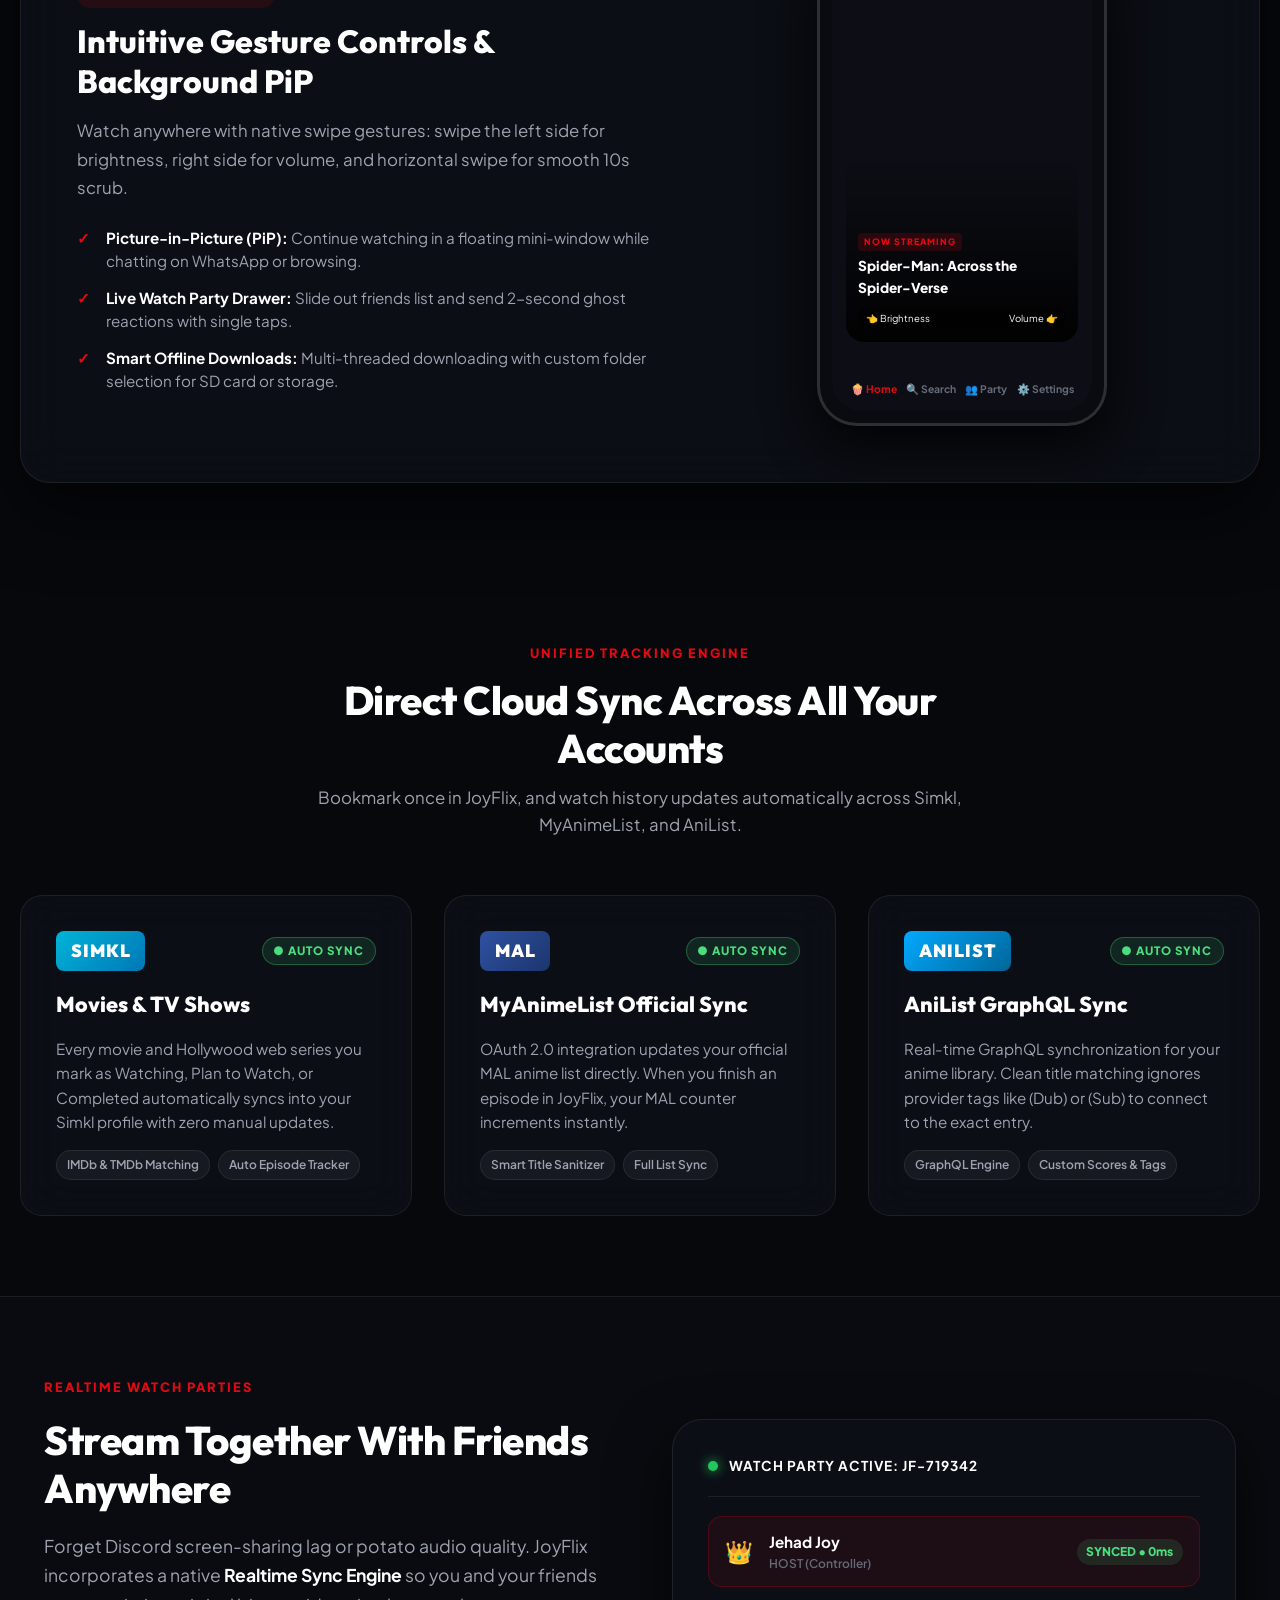
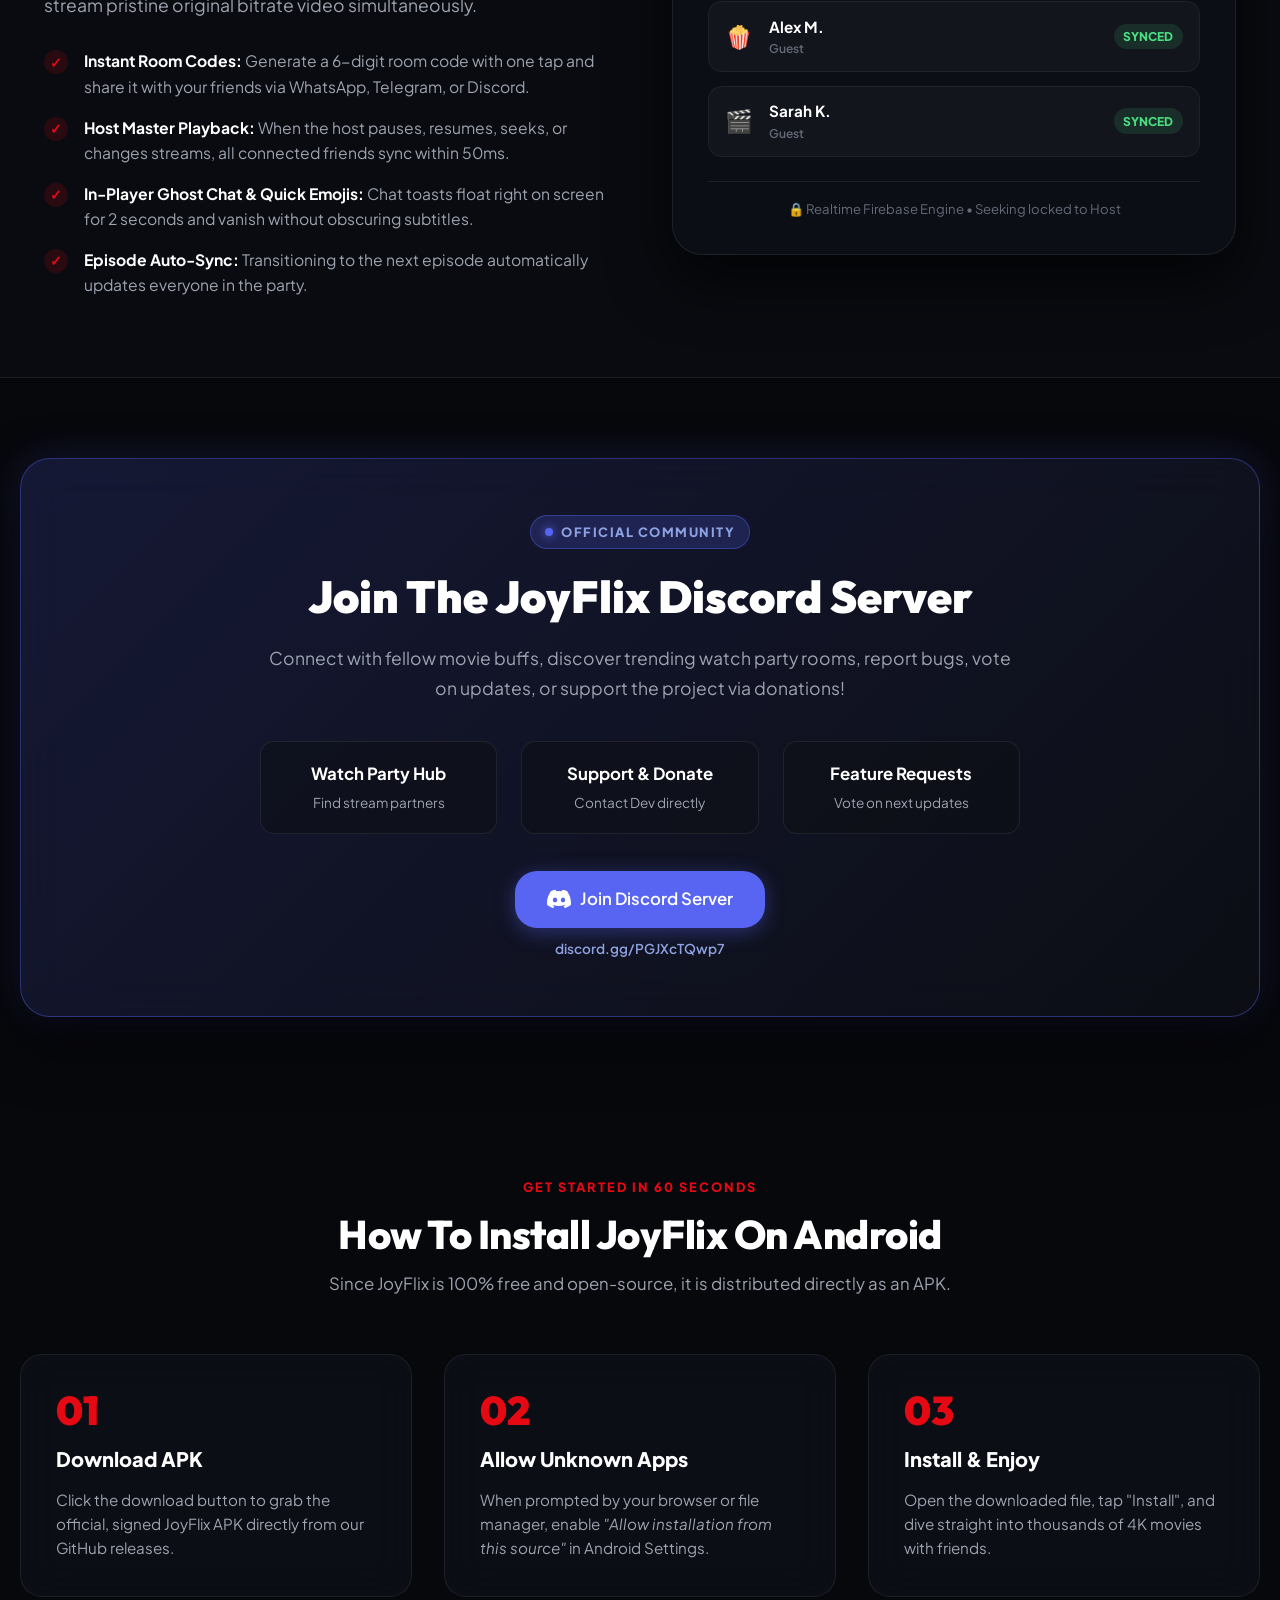
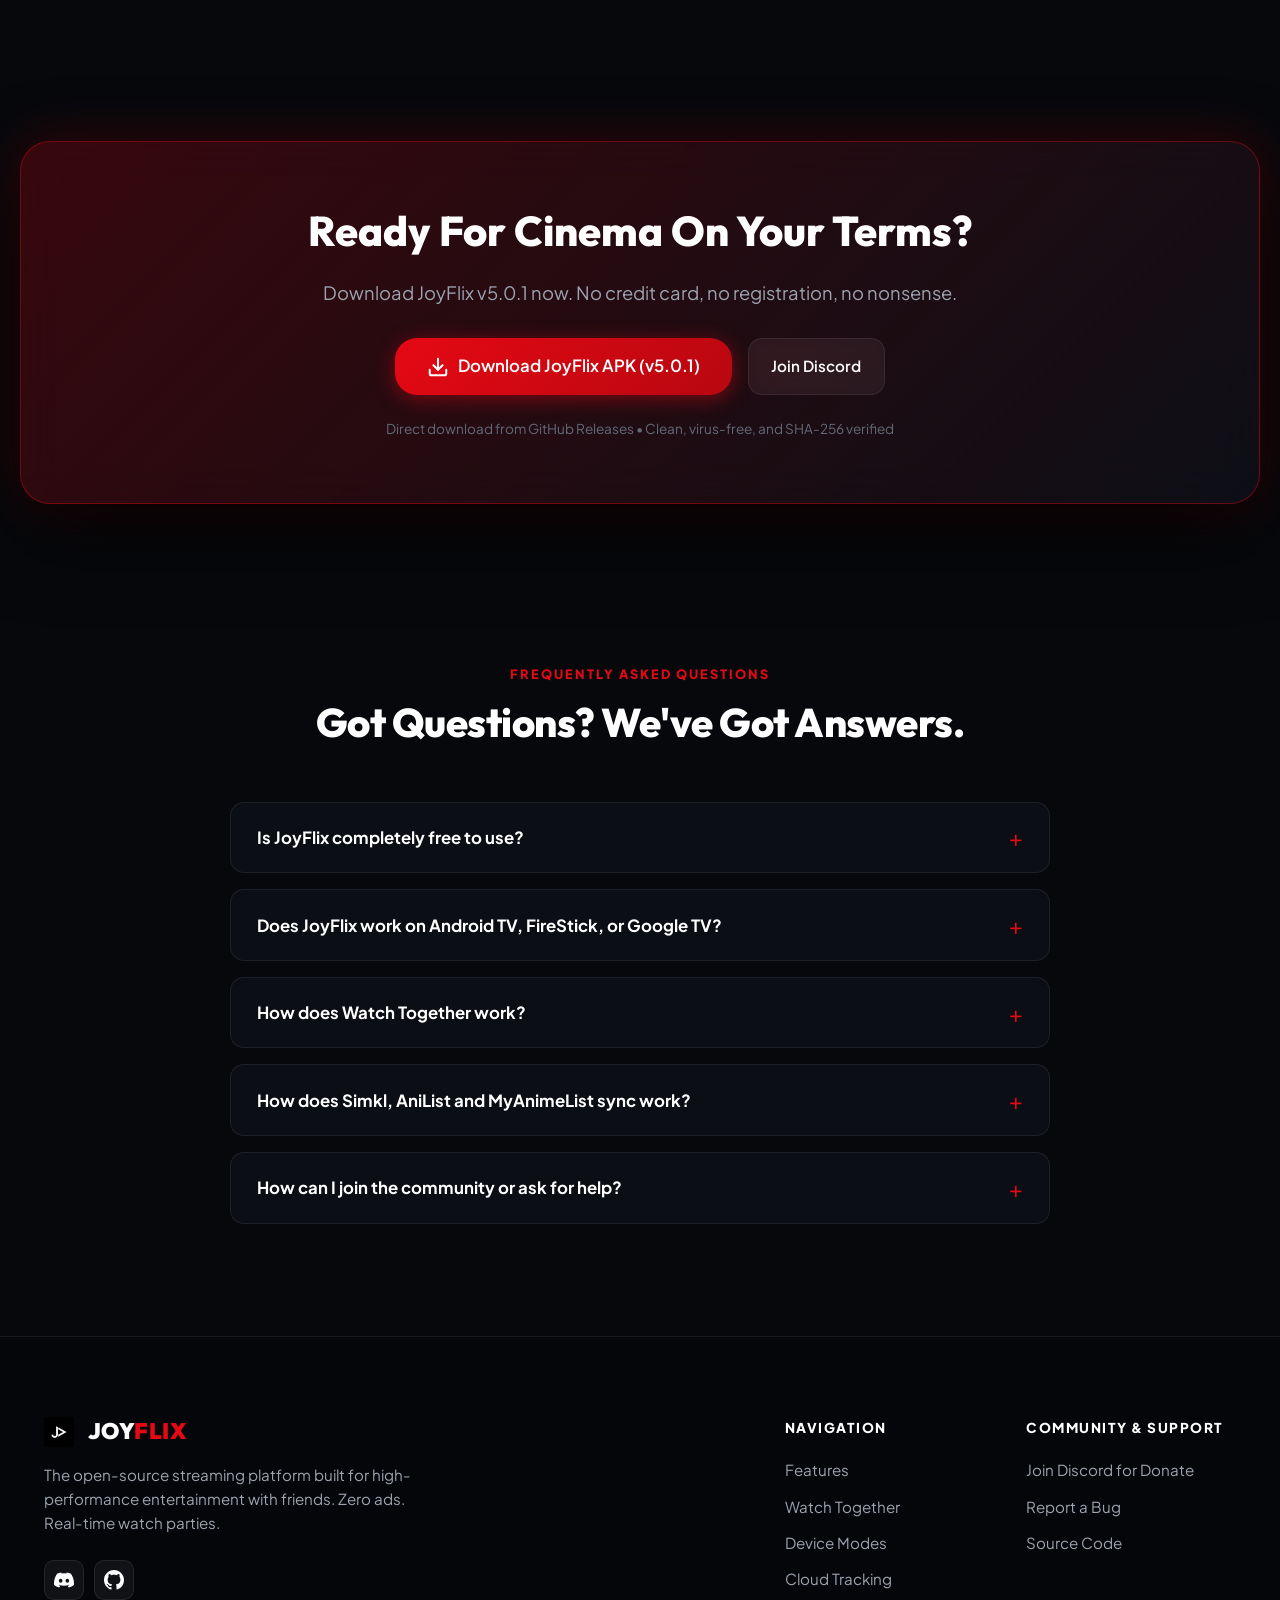
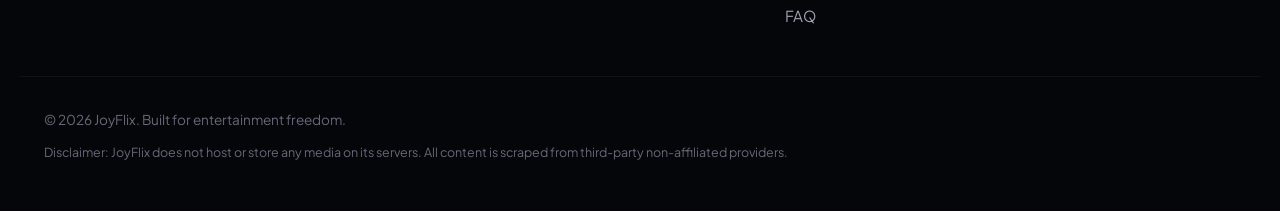
==== commit 4f7855a6: "fix: Simkl OAuth 2.0 PKCE and MAL authentication alignment with zero redirect collision" ====
--- a/website/index.html
+++ b/website/index.html
@@ -119,7 +119,7 @@
             <div class="hero-content">
                 <div class="announcement-pill" id="announcementPill">
                     <span class="pill-pulse"></span>
-                    <span class="pill-text">JoyFlix v<span id="pillVersion">5.0.2</span> Released • Watch Together & Cloud Sync</span>
+                    <span class="pill-text">JoyFlix v<span id="pillVersion">5.0.3</span> Released • Watch Together & Cloud Sync</span>
                     <span class="pill-arrow">→</span>
                 </div>
 
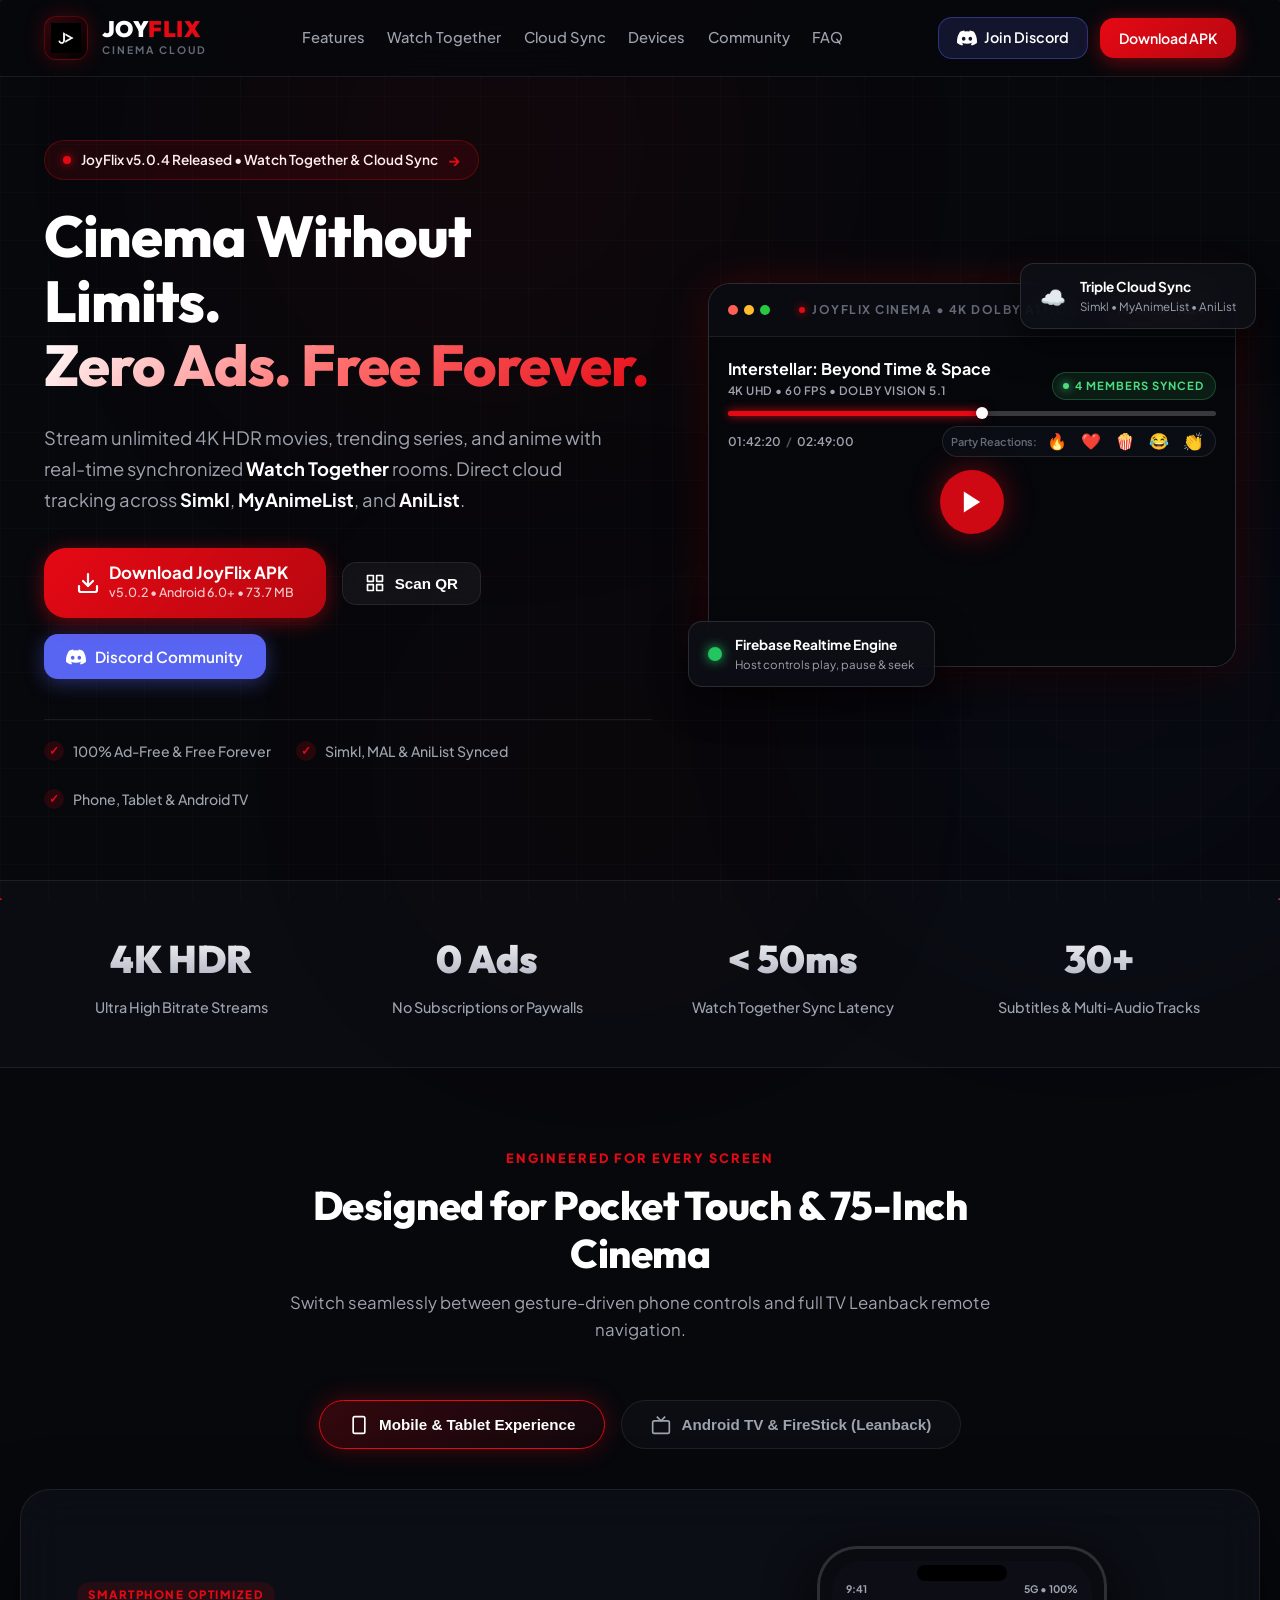
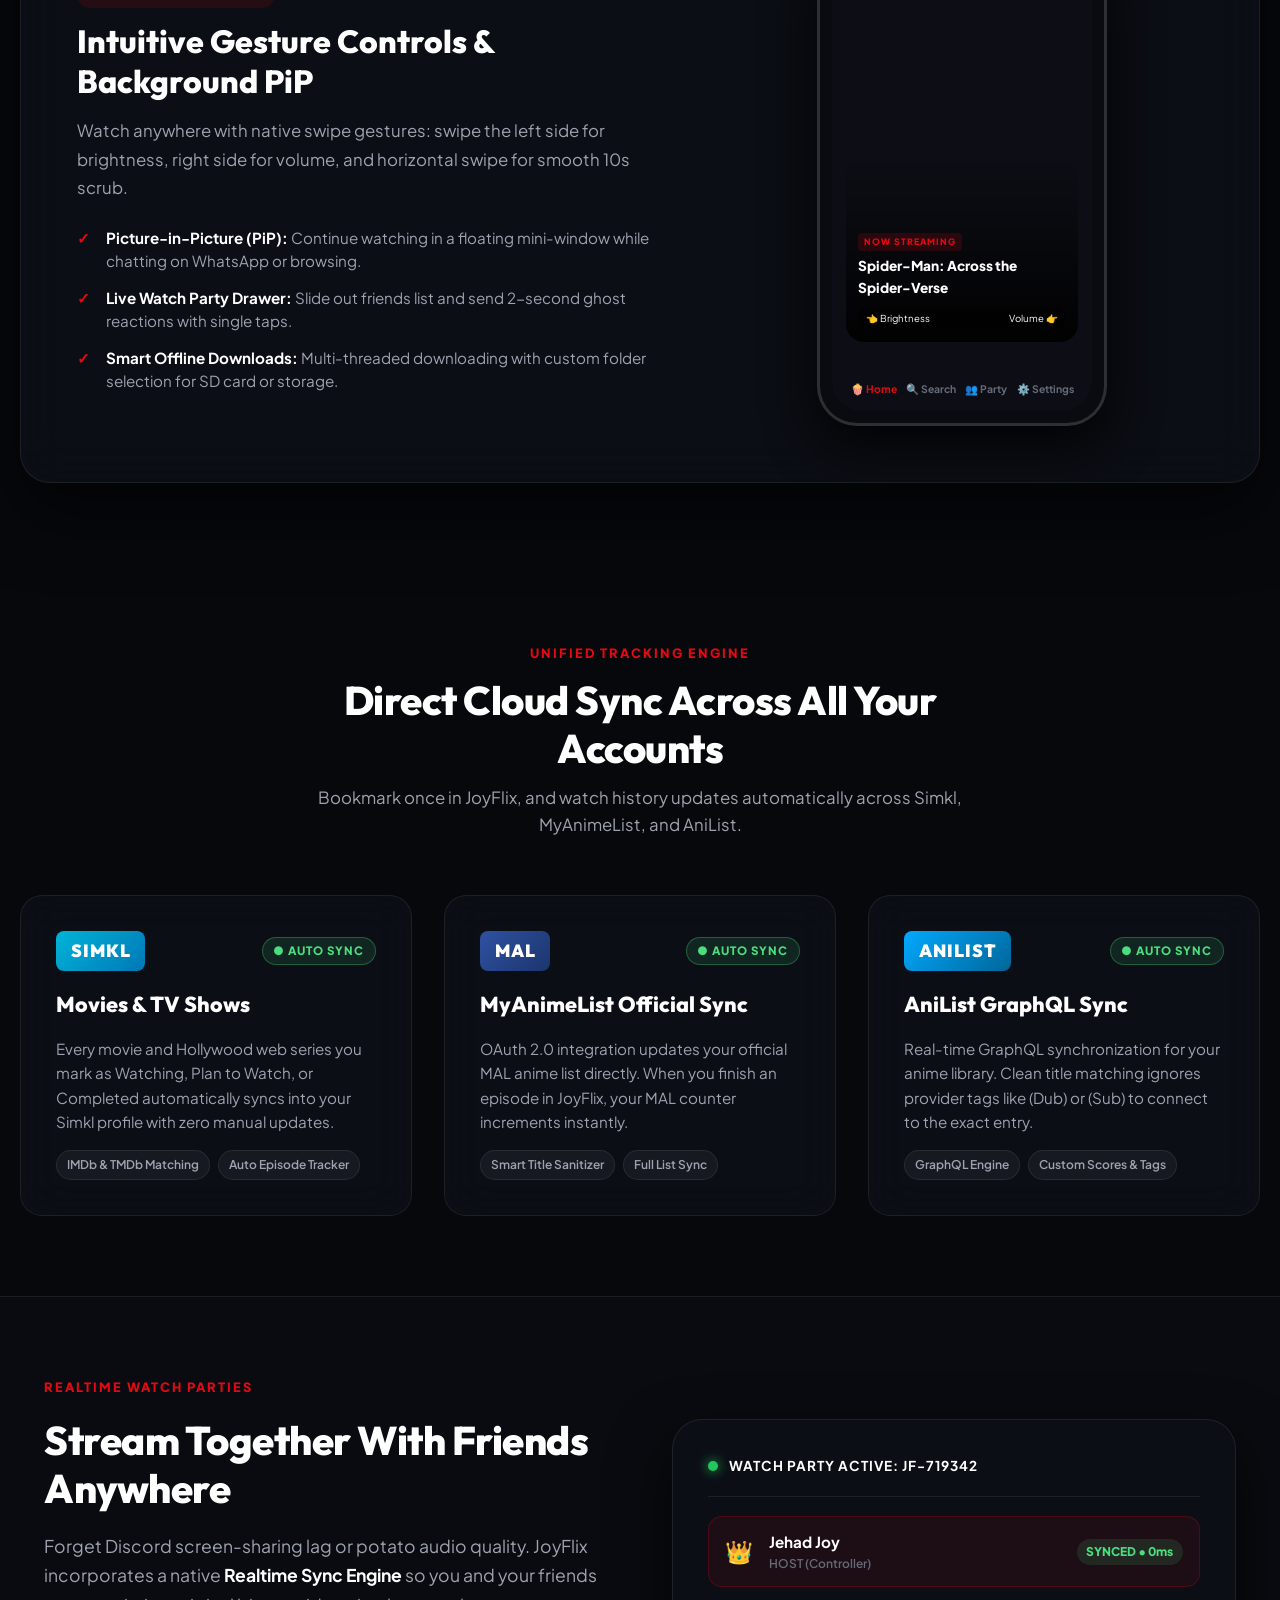
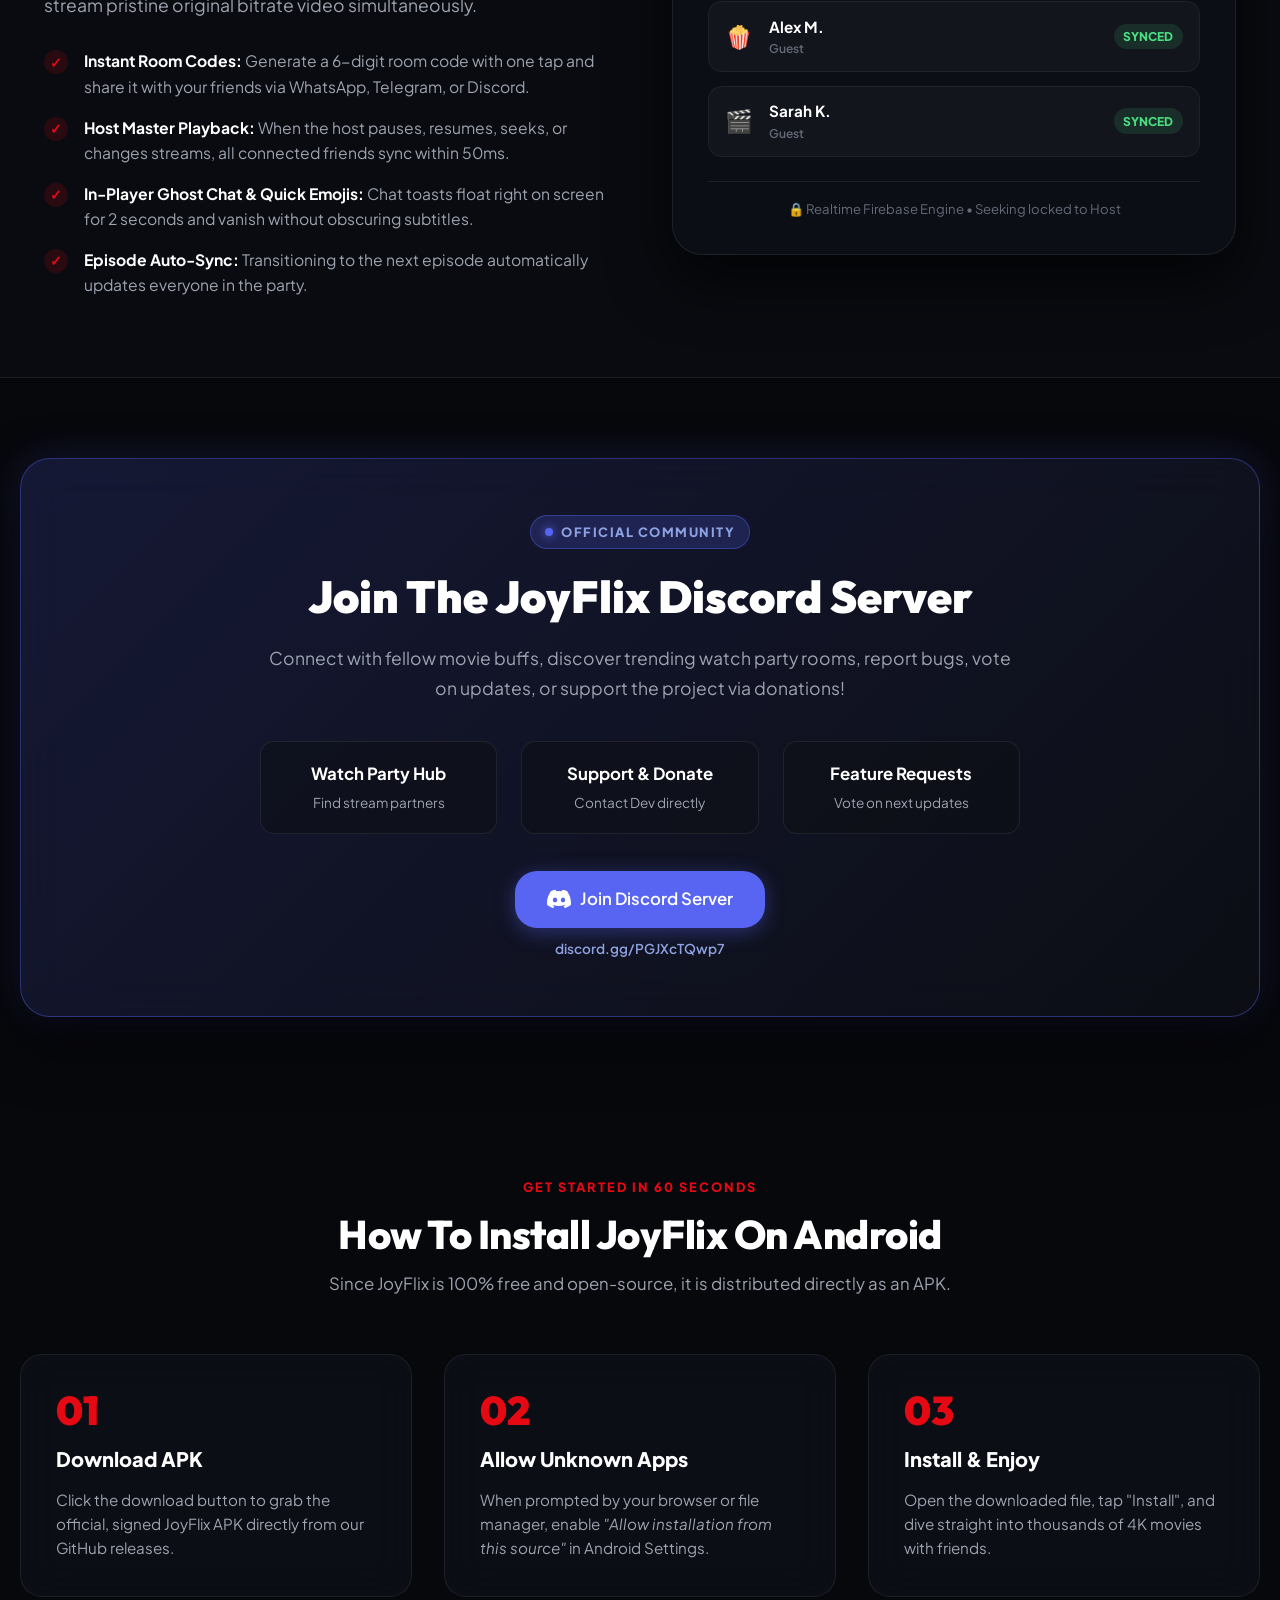
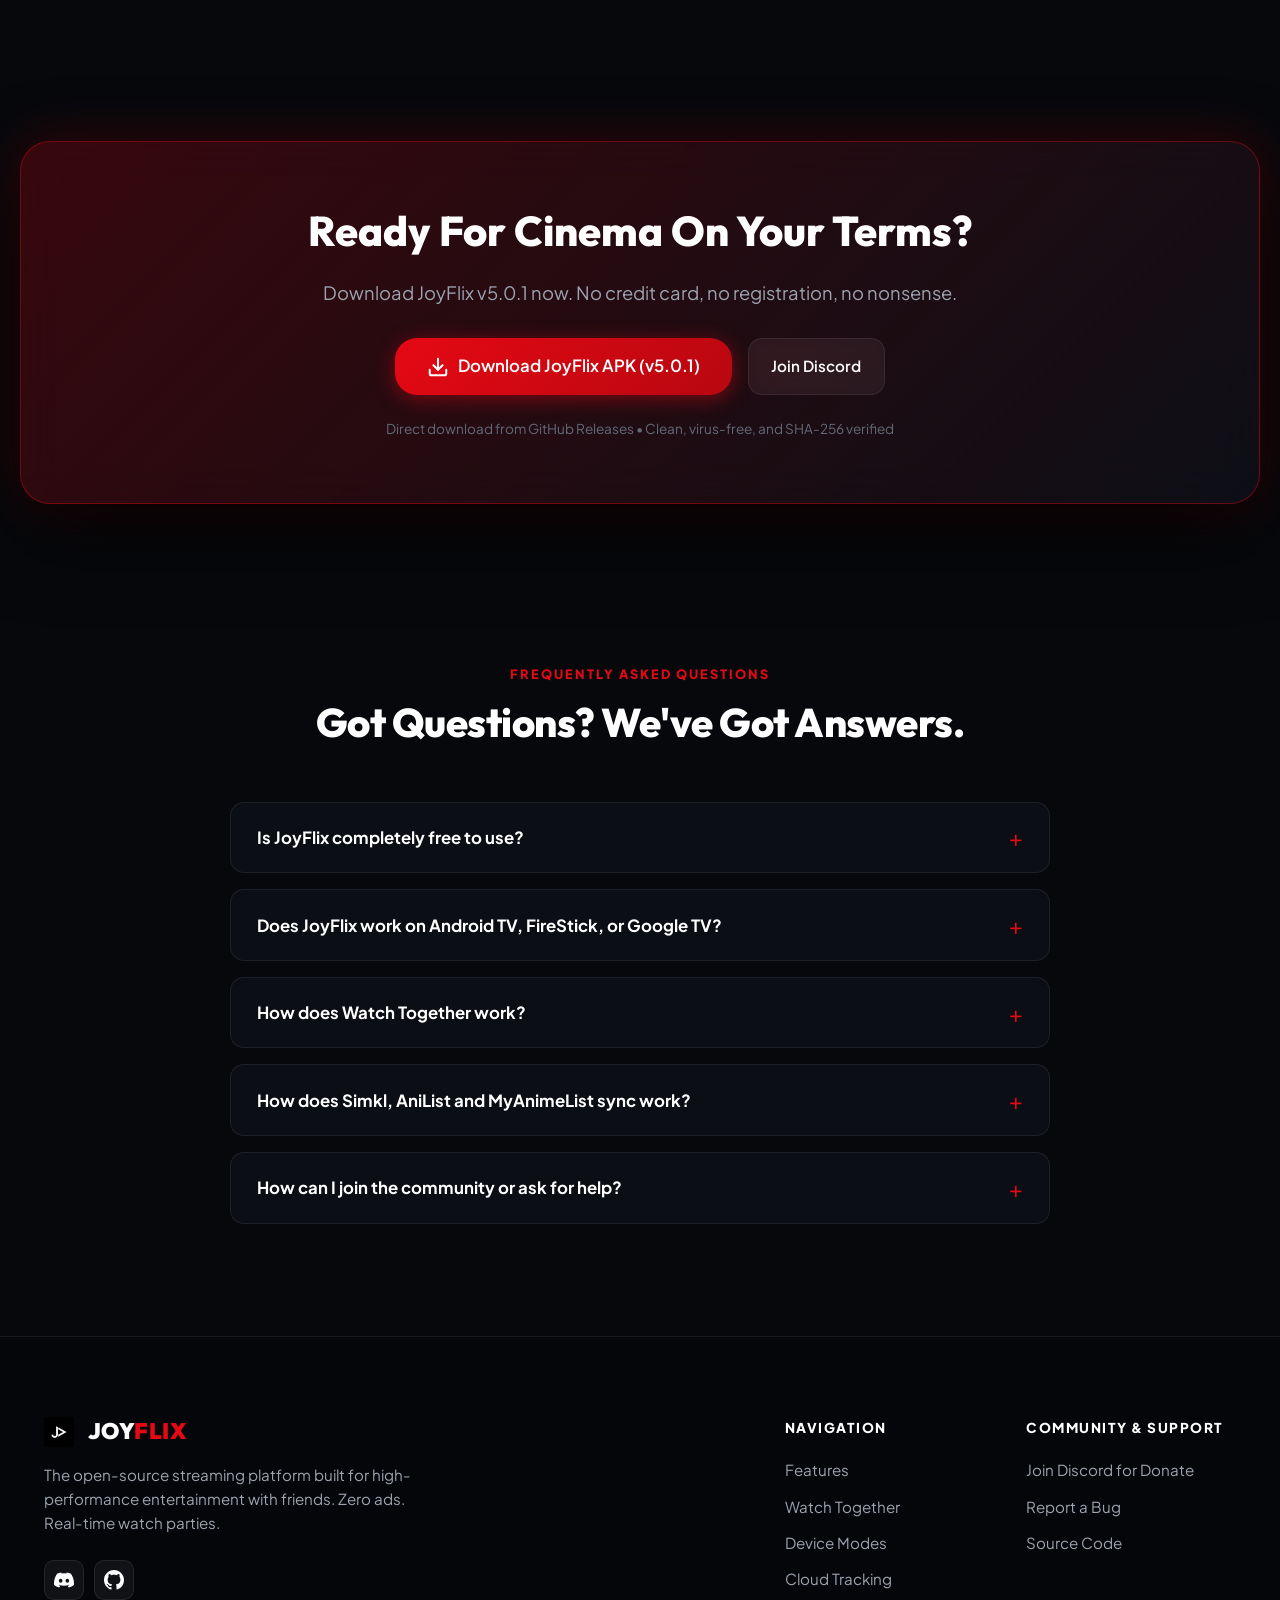
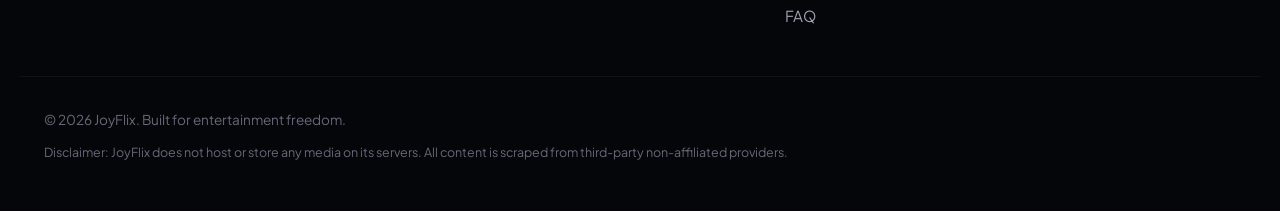
==== commit 3eee4e0e: "fix: make MAL and Simkl user profile responses resilient and include Simkl media scopes" ====
--- a/website/index.html
+++ b/website/index.html
@@ -119,7 +119,7 @@
             <div class="hero-content">
                 <div class="announcement-pill" id="announcementPill">
                     <span class="pill-pulse"></span>
-                    <span class="pill-text">JoyFlix v<span id="pillVersion">5.0.3</span> Released • Watch Together & Cloud Sync</span>
+                    <span class="pill-text">JoyFlix v<span id="pillVersion">5.0.4</span> Released • Watch Together & Cloud Sync</span>
                     <span class="pill-arrow">→</span>
                 </div>
 
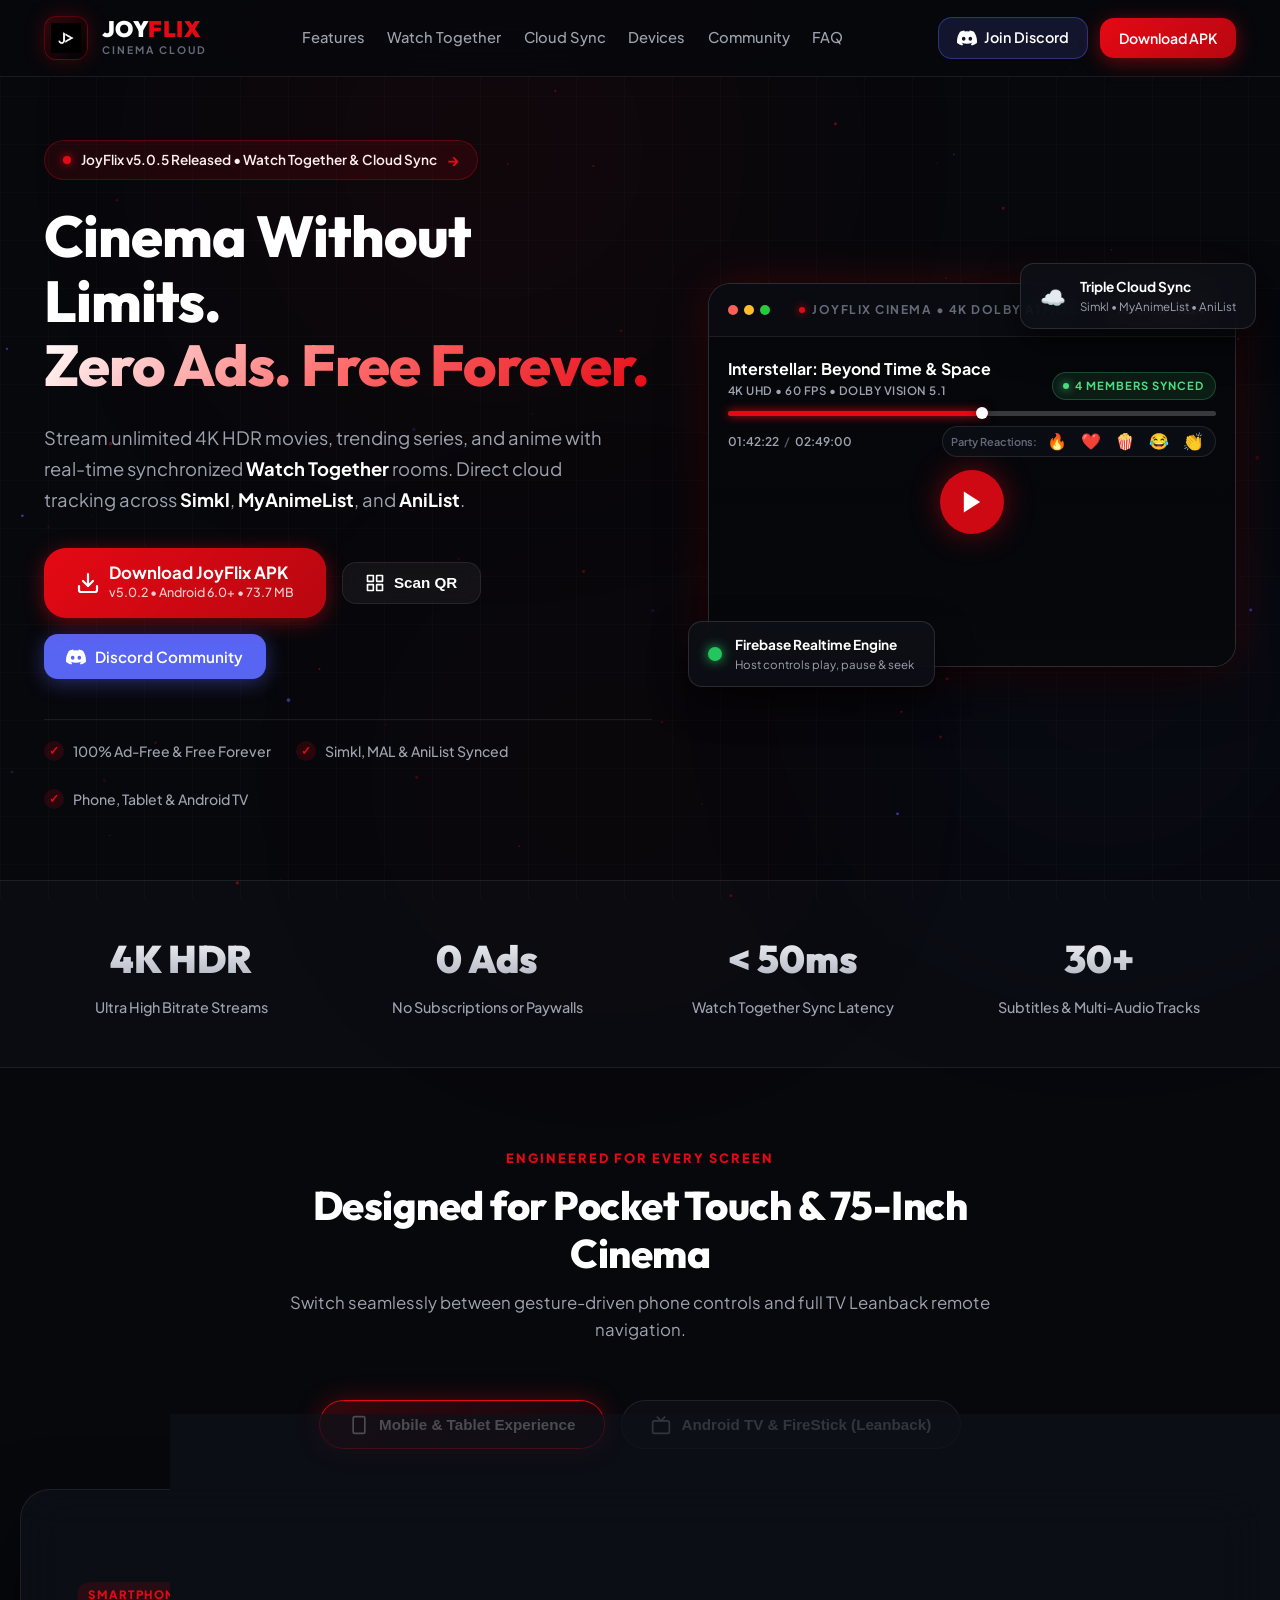
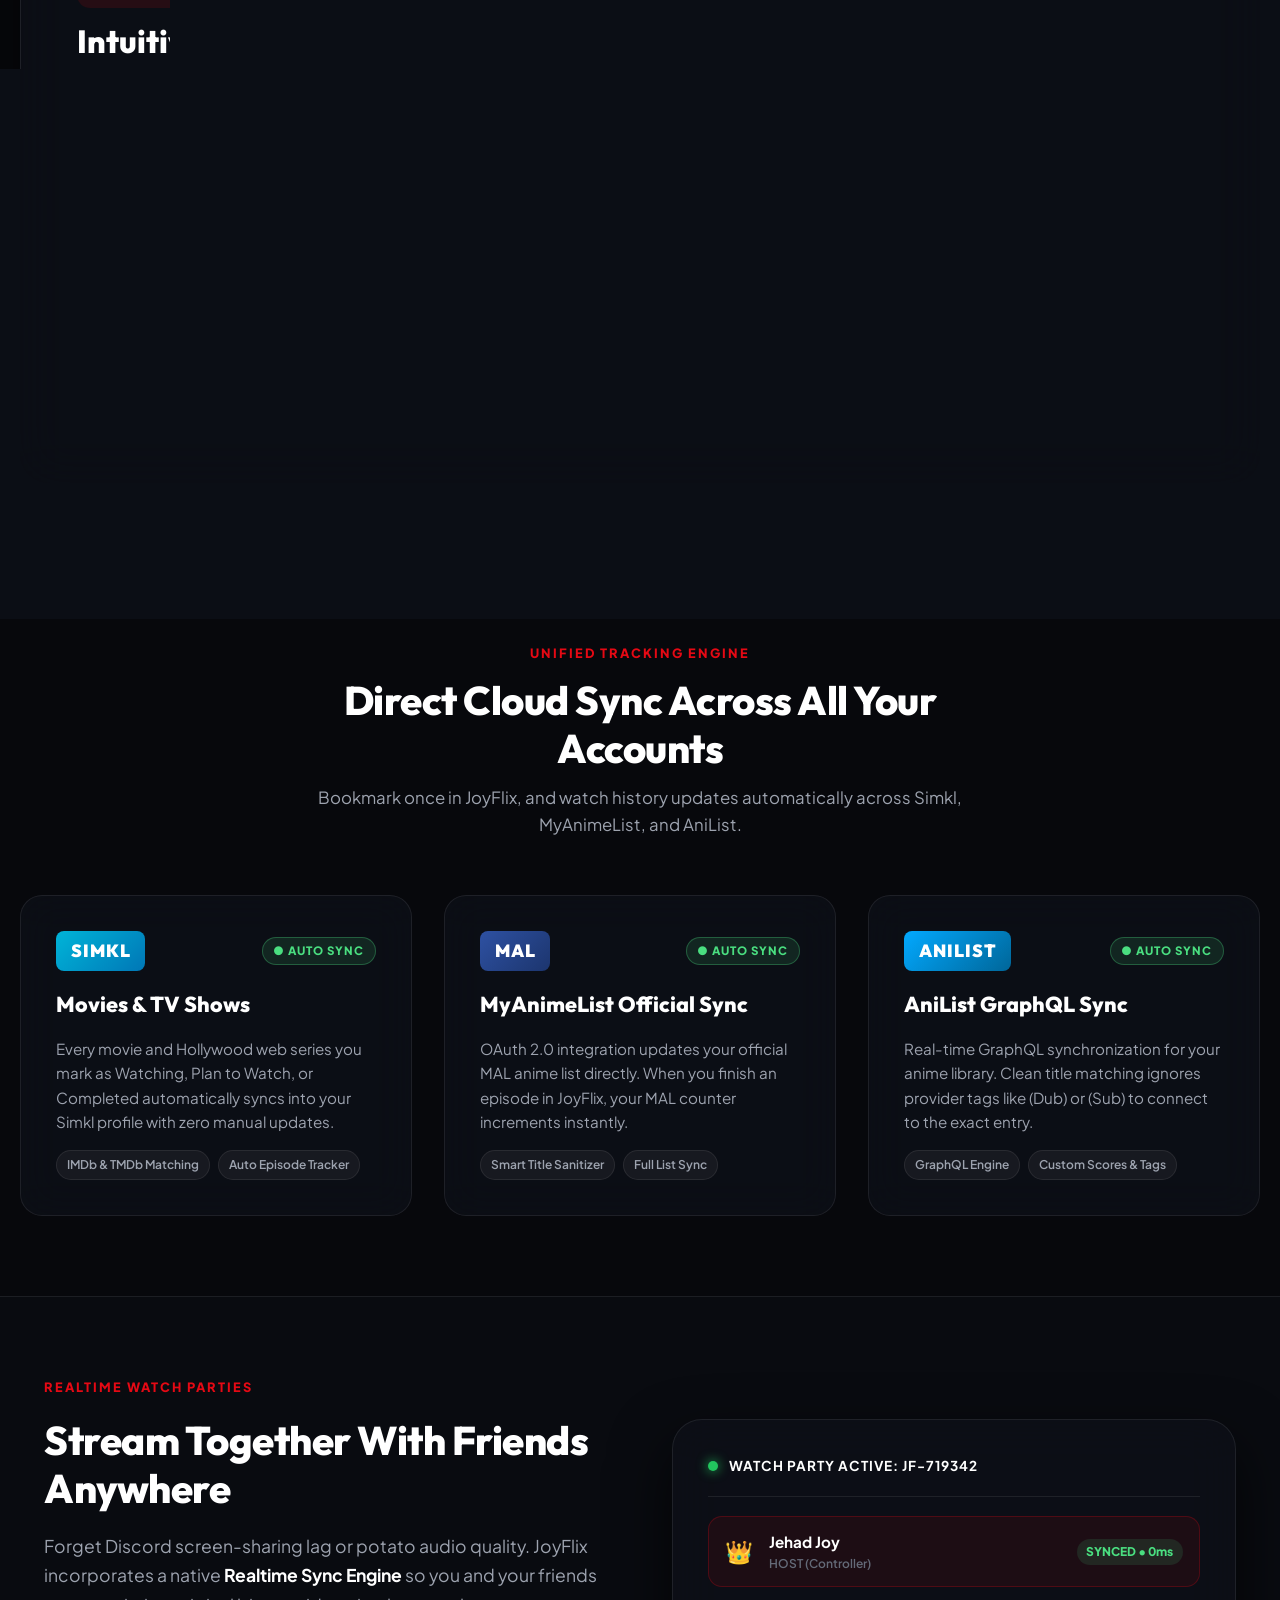
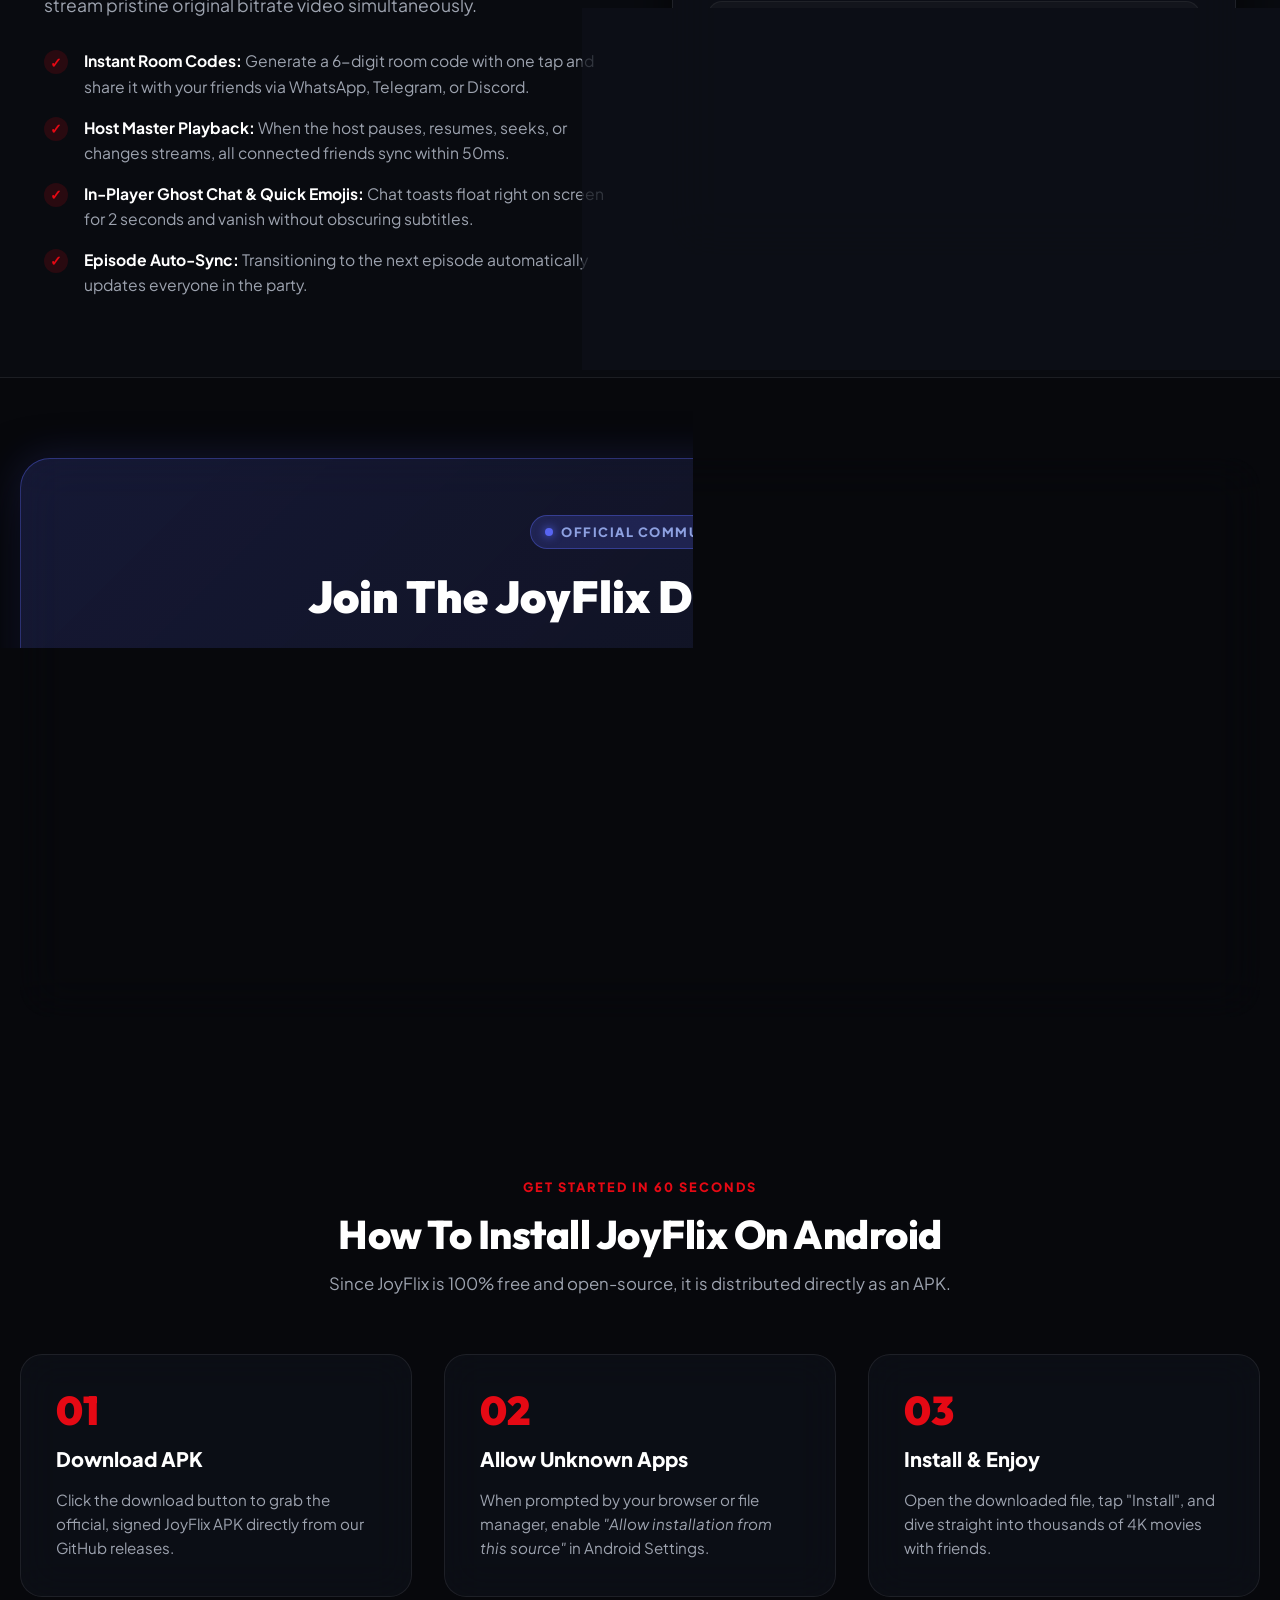
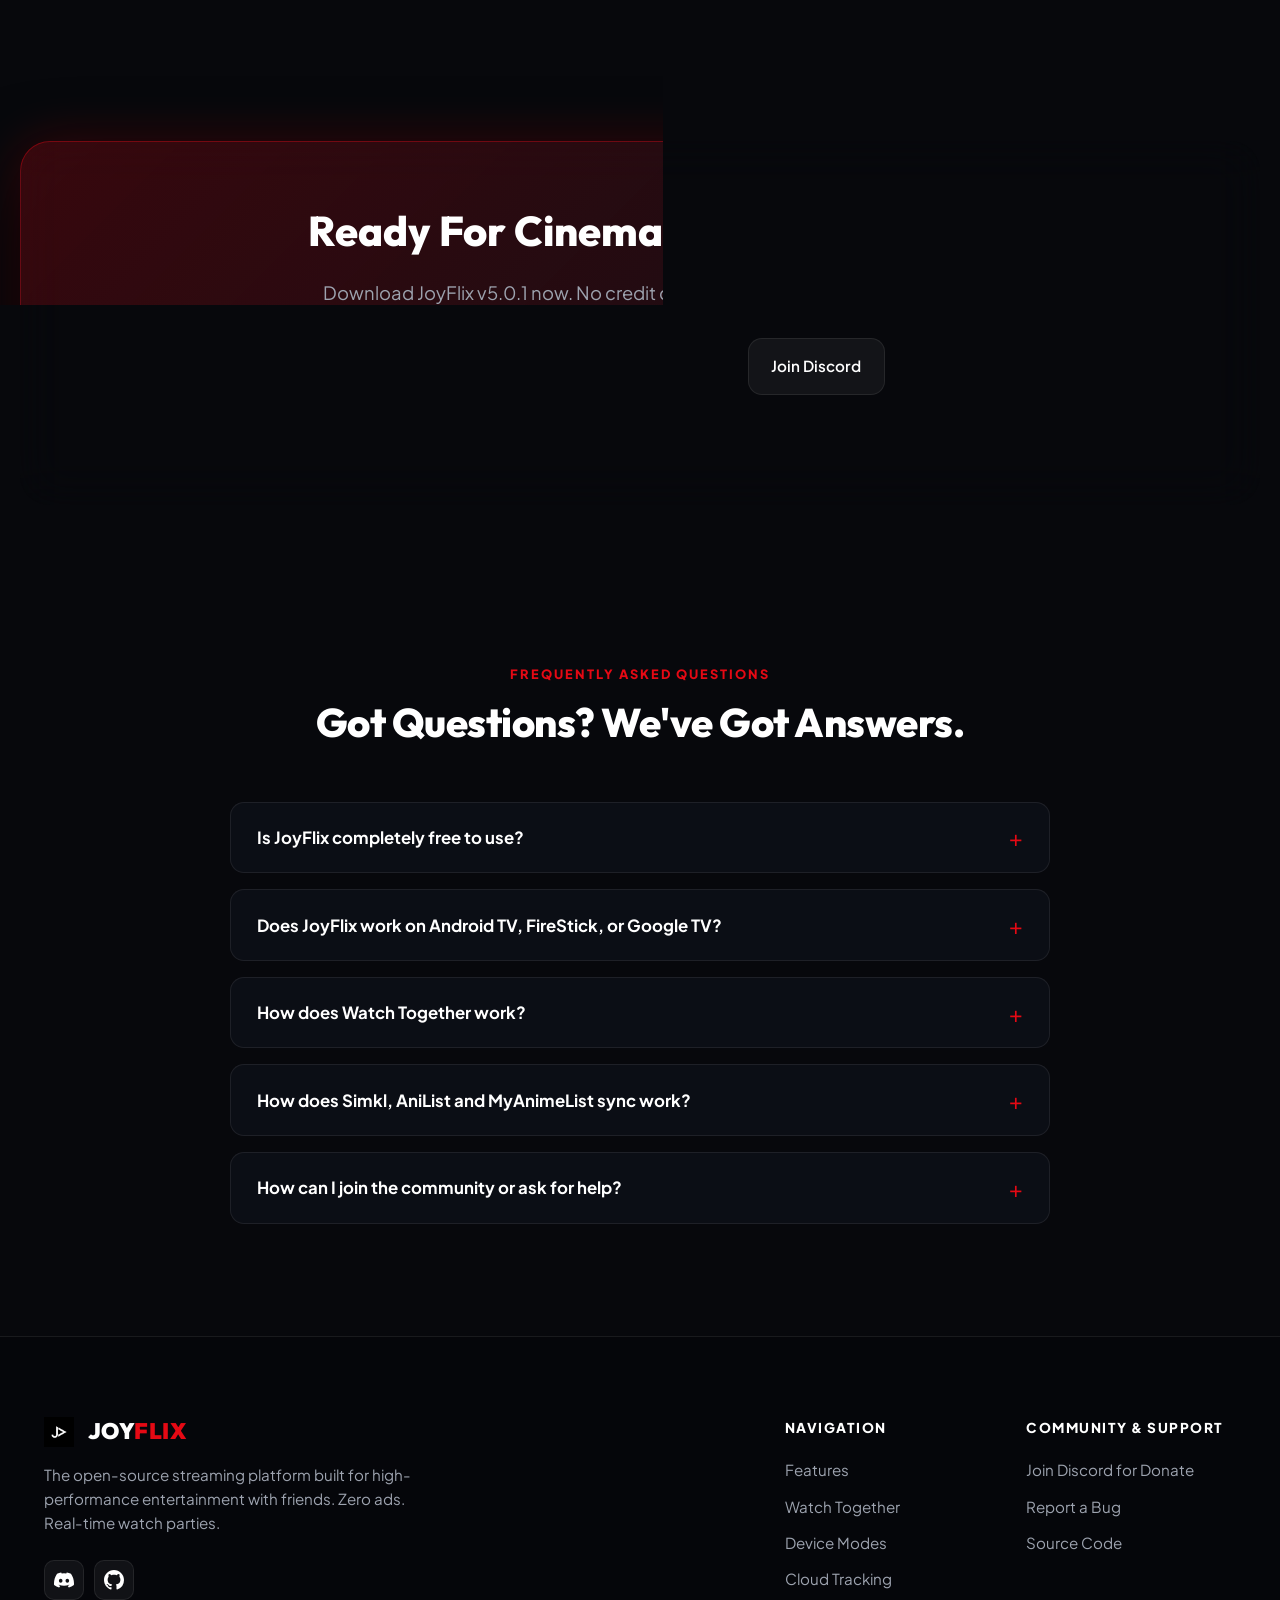
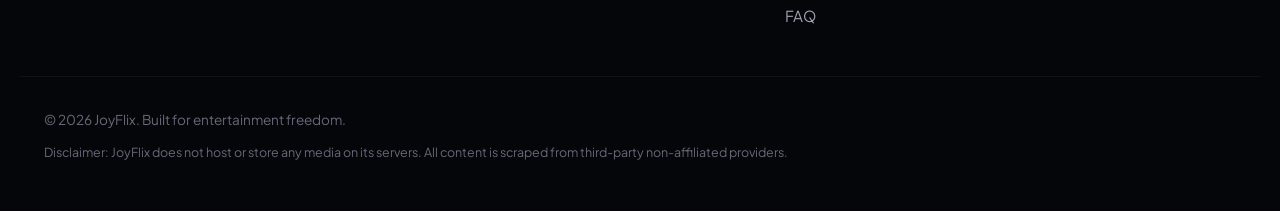
==== commit 3c9643bd: "feat: JoyFlix v5.0.5 - Fix movie and anime sync: initialize provider ID prefixes and expand Simkl/An" ====
--- a/website/index.html
+++ b/website/index.html
@@ -119,7 +119,7 @@
             <div class="hero-content">
                 <div class="announcement-pill" id="announcementPill">
                     <span class="pill-pulse"></span>
-                    <span class="pill-text">JoyFlix v<span id="pillVersion">5.0.4</span> Released • Watch Together & Cloud Sync</span>
+                    <span class="pill-text">JoyFlix v<span id="pillVersion">5.0.5</span> Released • Watch Together & Cloud Sync</span>
                     <span class="pill-arrow">→</span>
                 </div>
 
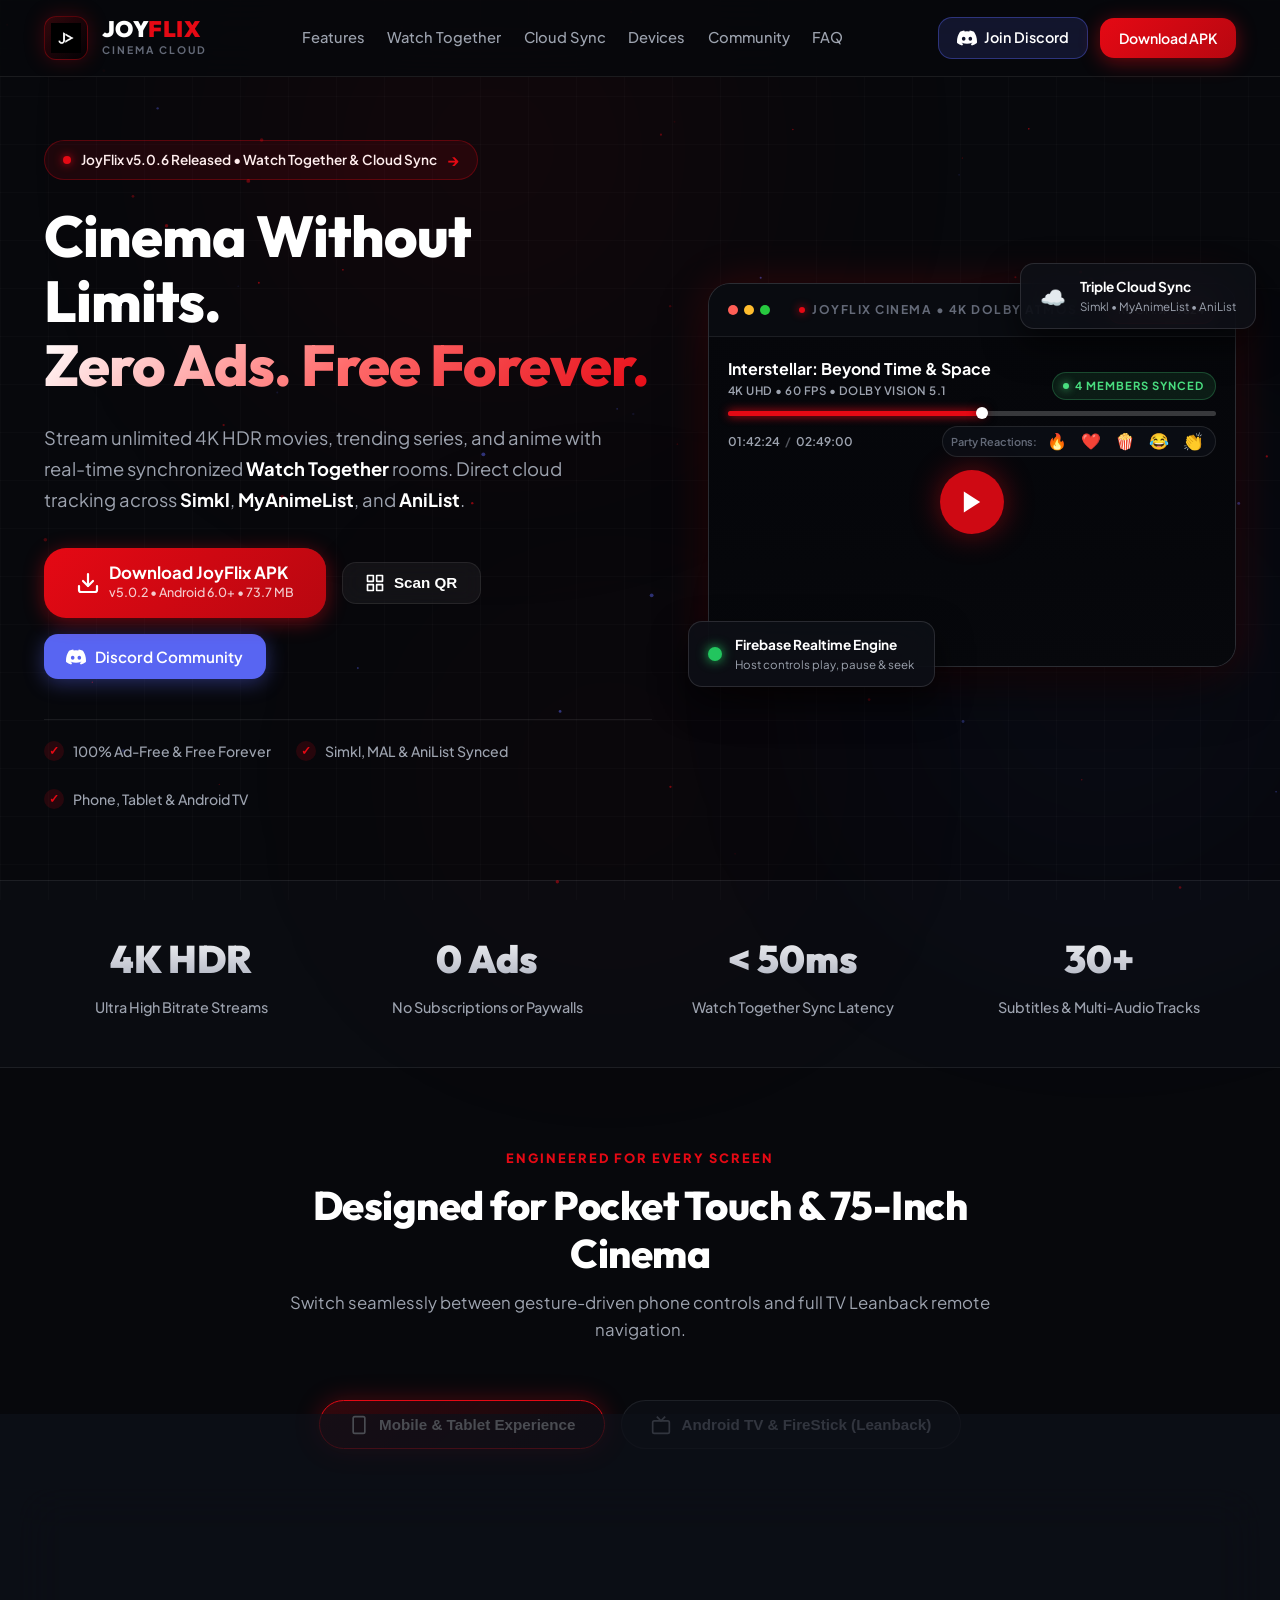
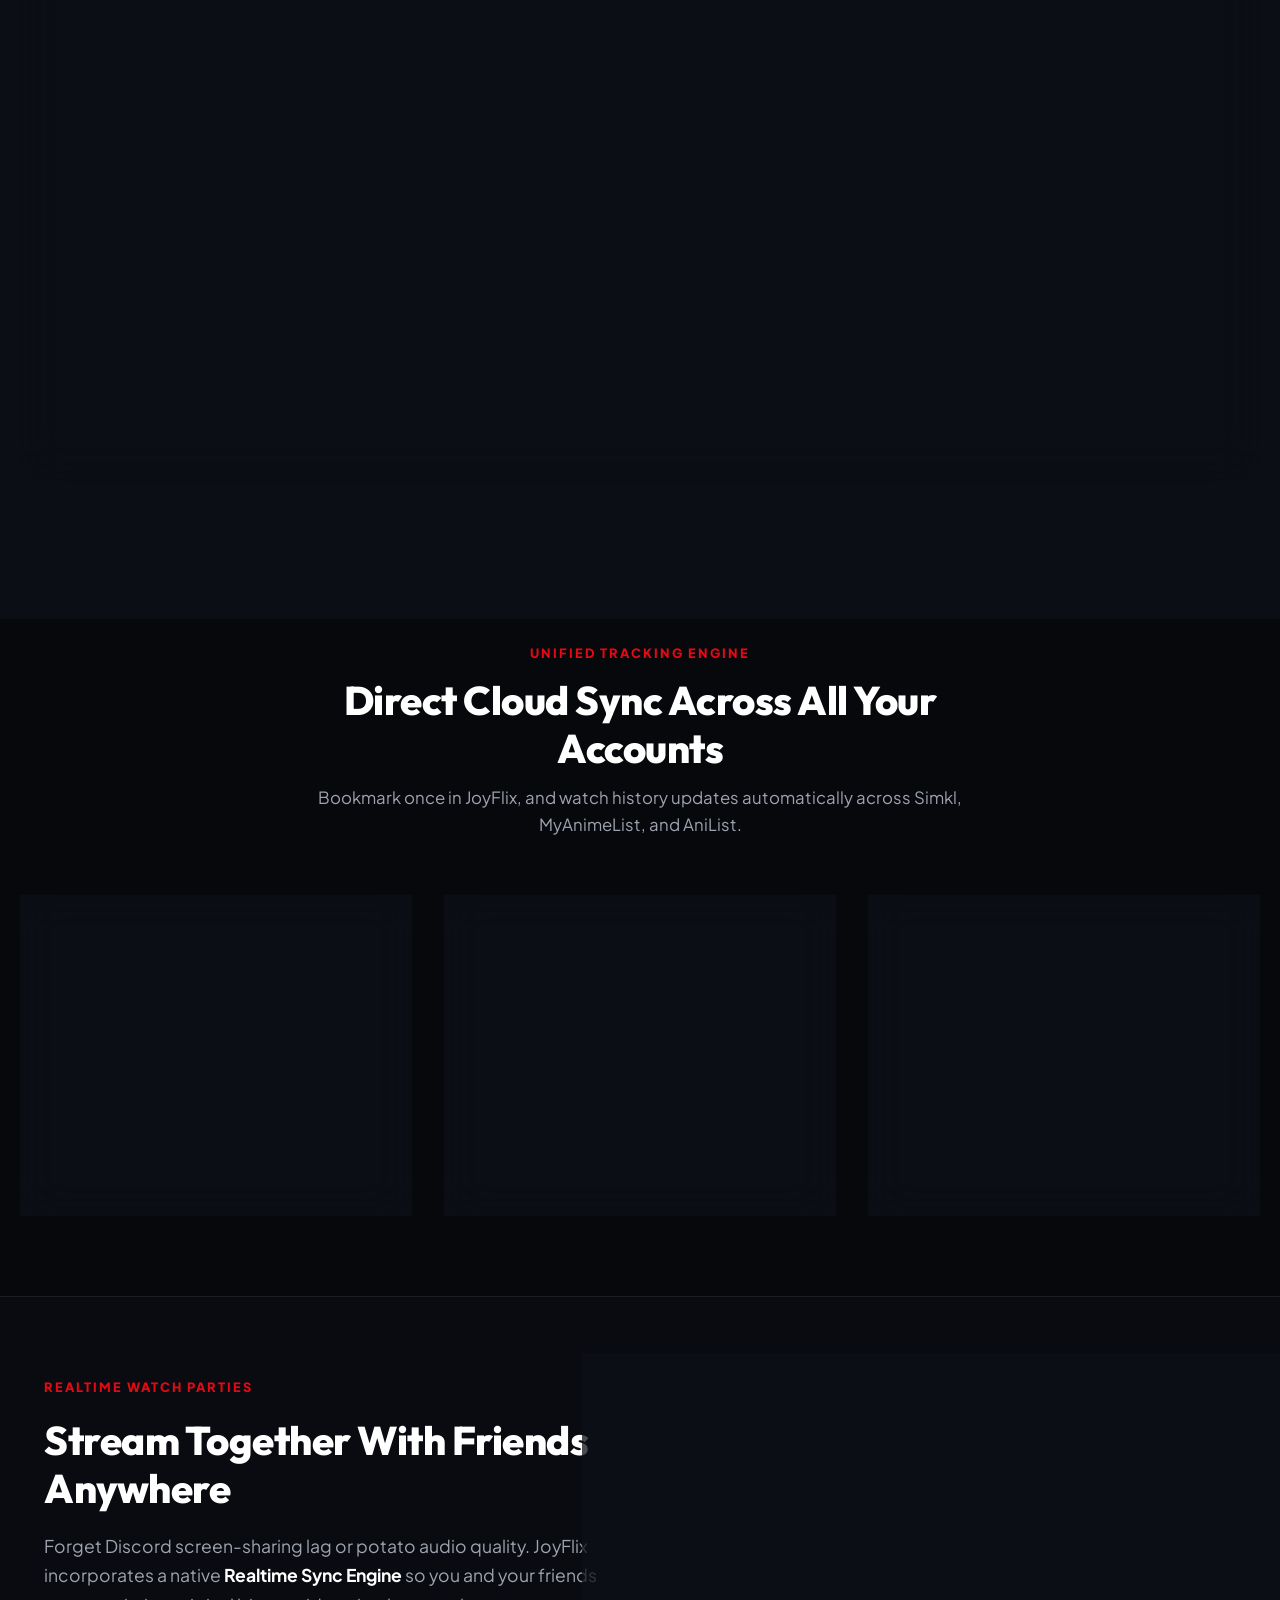
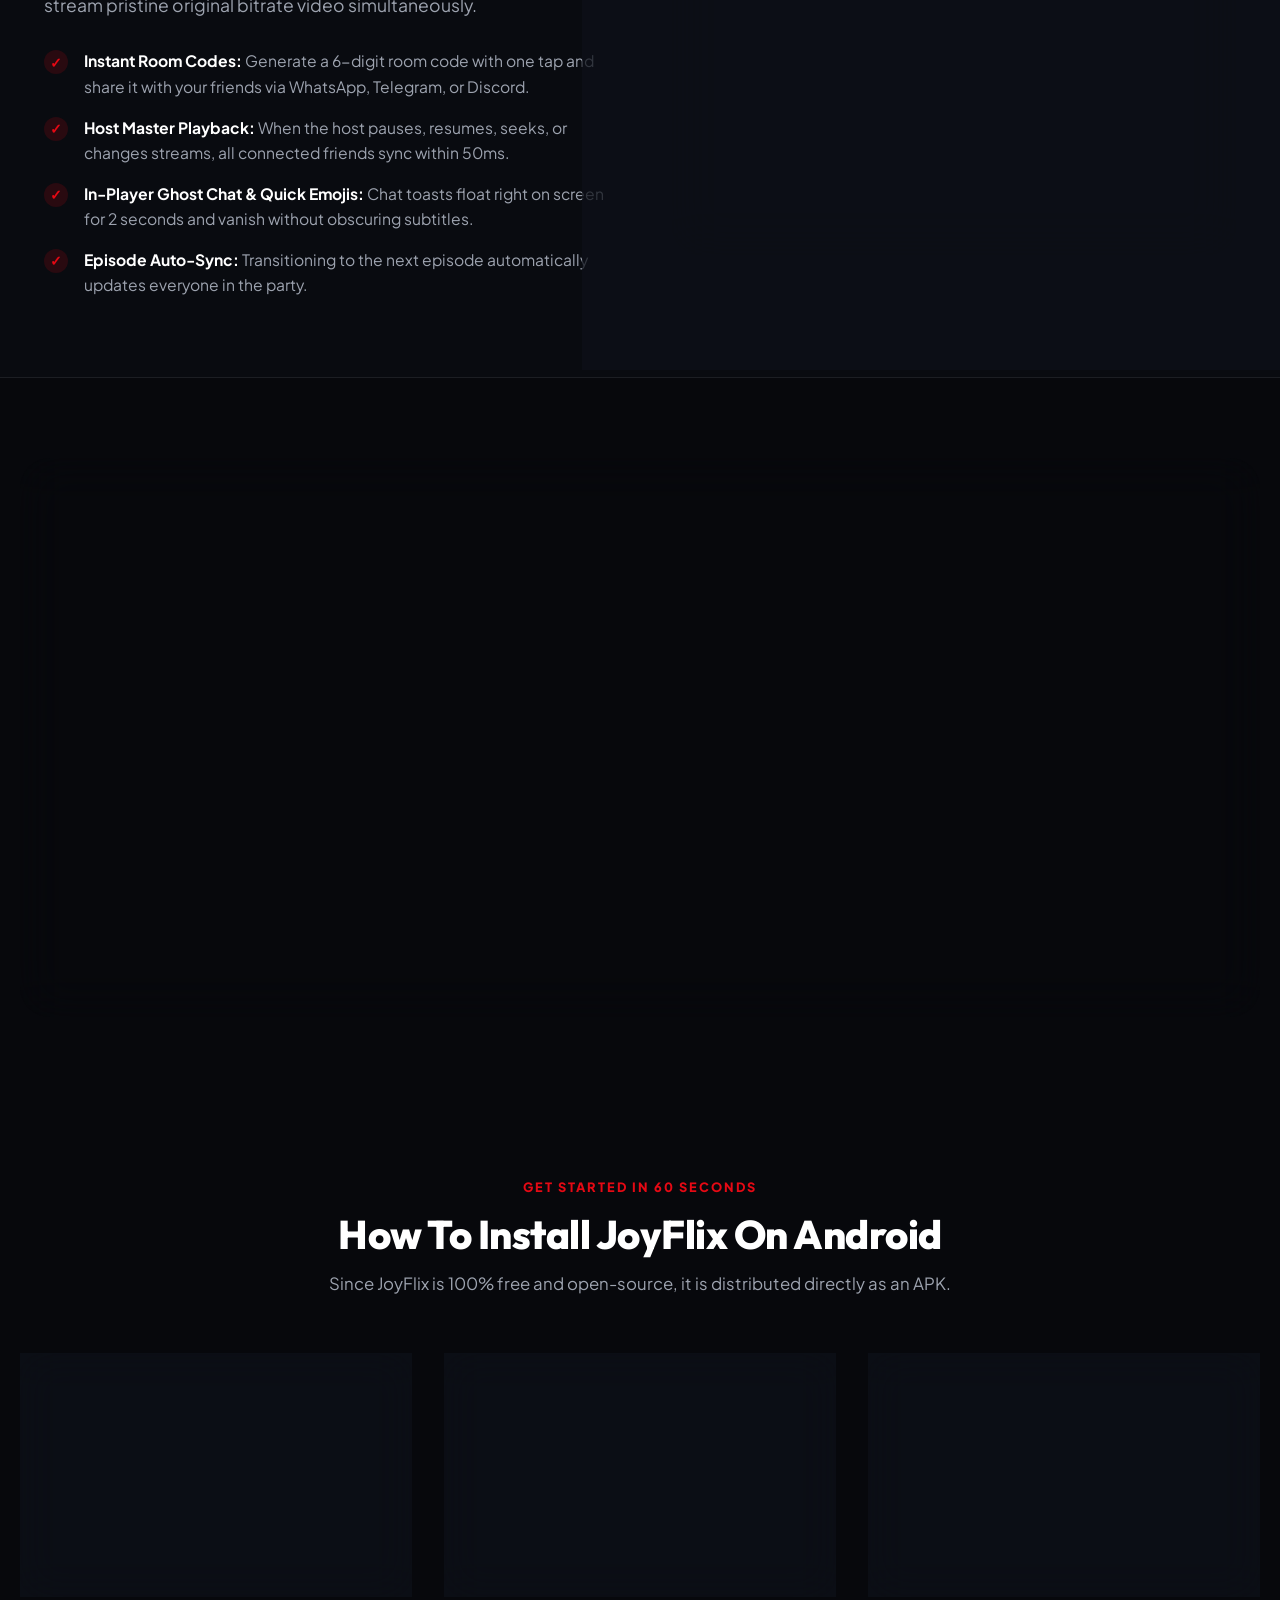
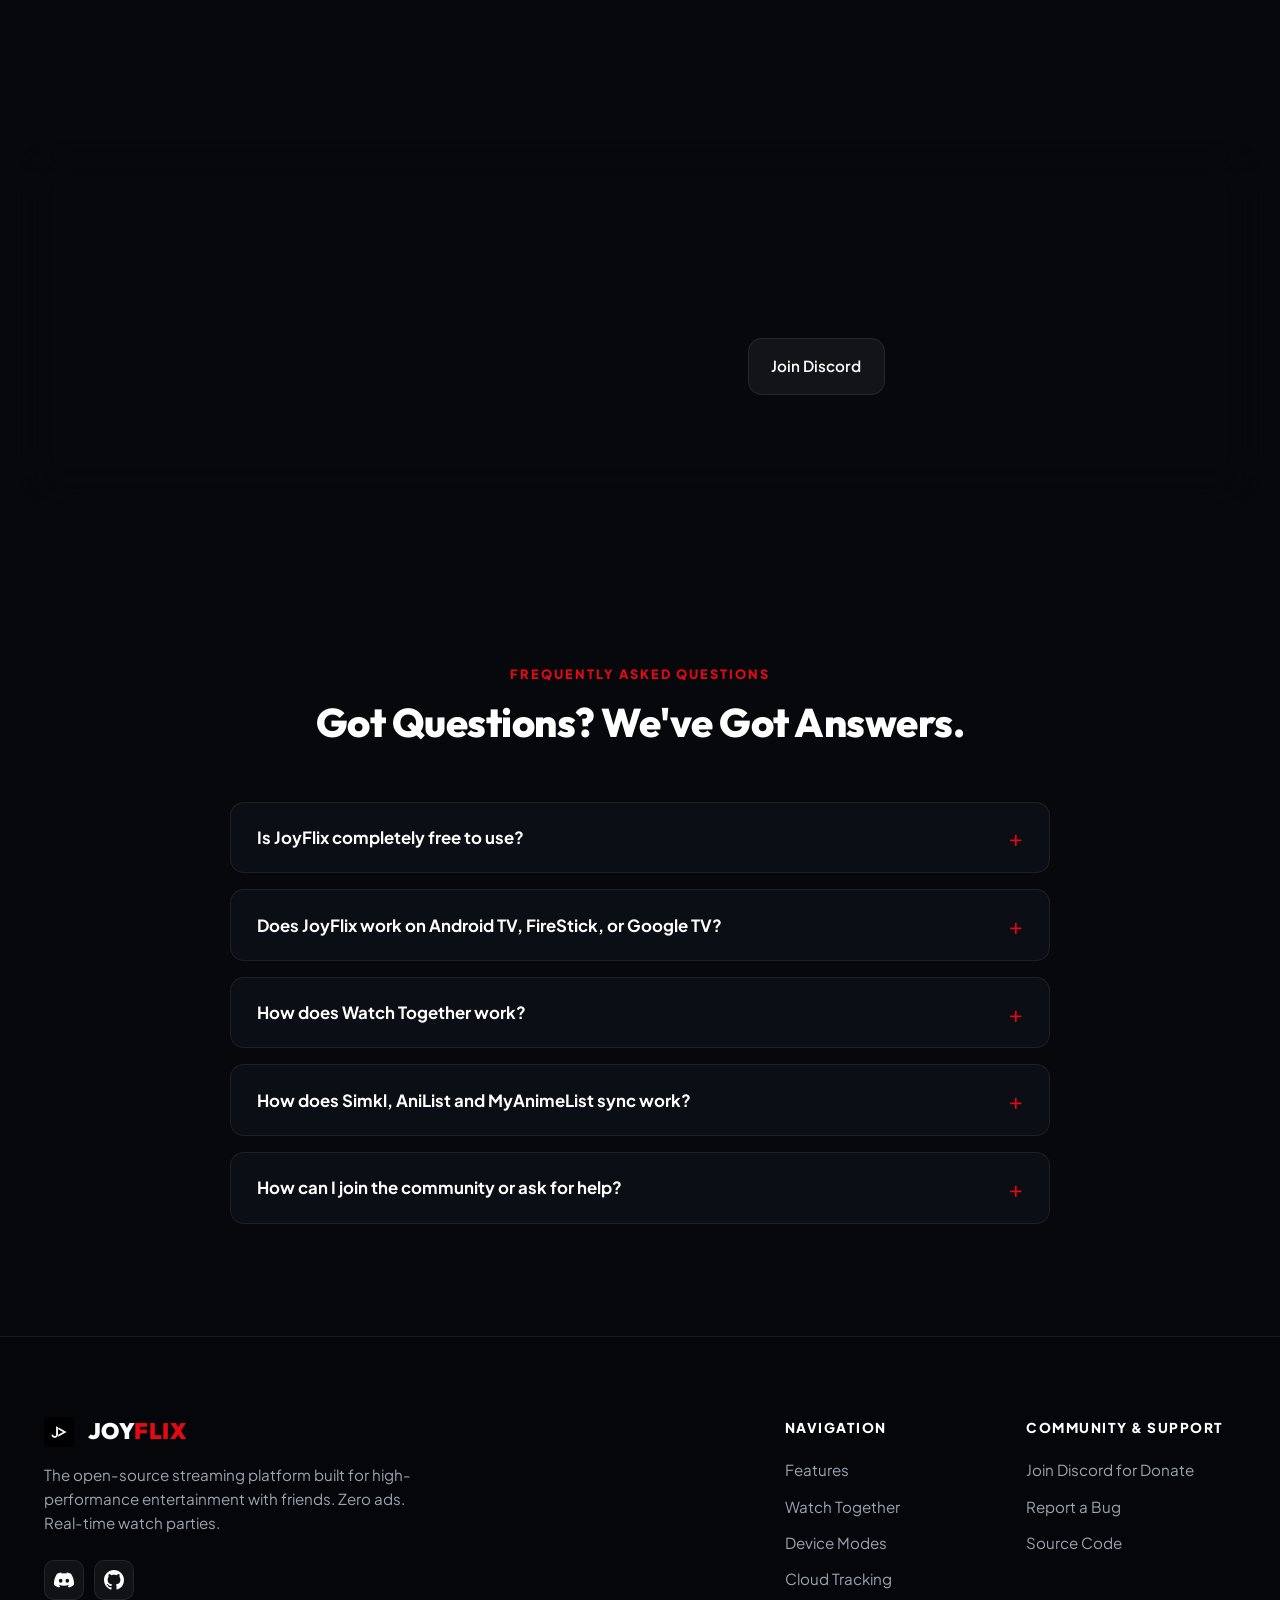
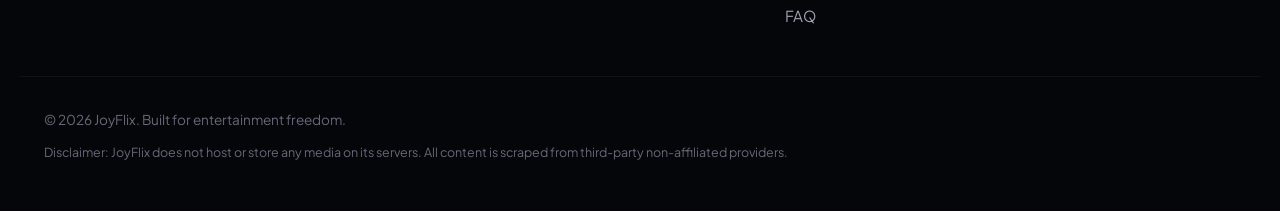
==== commit c7f12aa1: "feat: JoyFlix v5.0.6 - Fix remote syncing for Simkl, AniList, and MAL; resolve authData fallback, Gr" ====
--- a/website/index.html
+++ b/website/index.html
@@ -119,7 +119,7 @@
             <div class="hero-content">
                 <div class="announcement-pill" id="announcementPill">
                     <span class="pill-pulse"></span>
-                    <span class="pill-text">JoyFlix v<span id="pillVersion">5.0.5</span> Released • Watch Together & Cloud Sync</span>
+                    <span class="pill-text">JoyFlix v<span id="pillVersion">5.0.6</span> Released • Watch Together & Cloud Sync</span>
                     <span class="pill-arrow">→</span>
                 </div>
 
